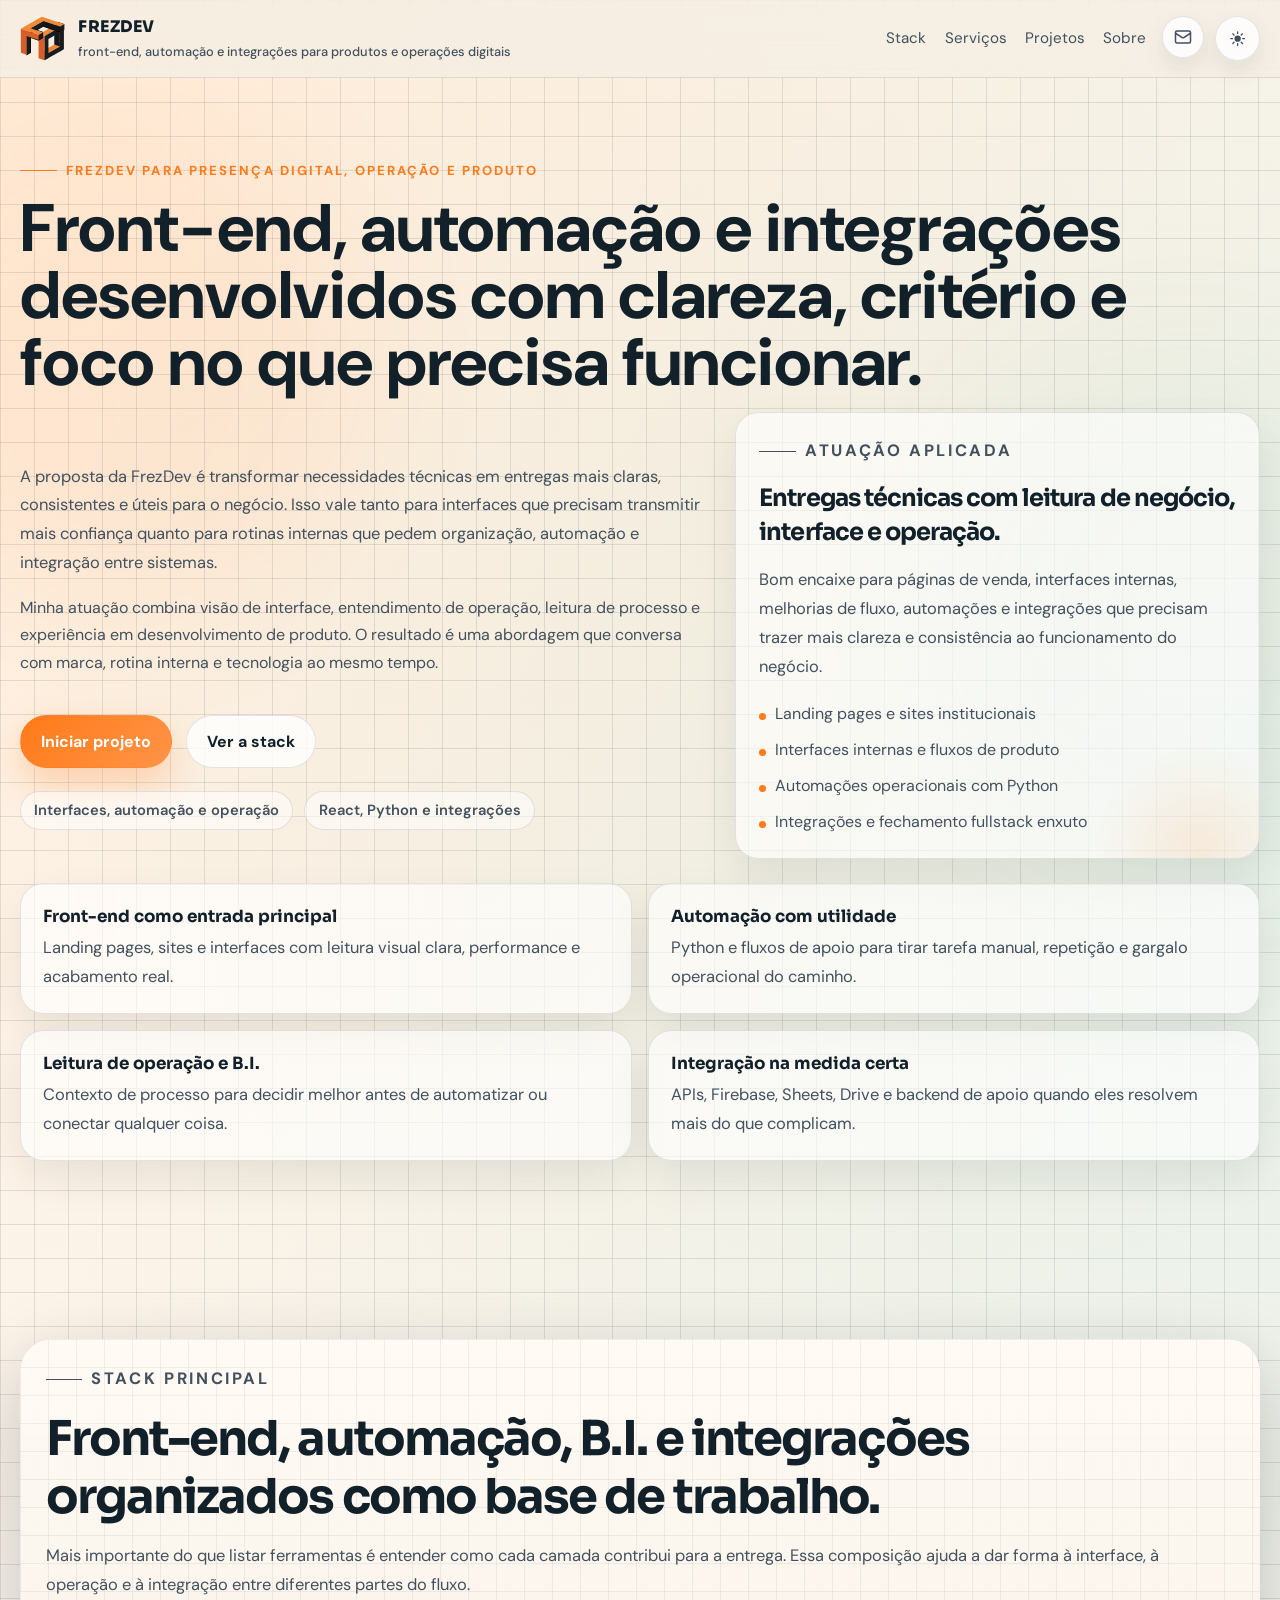
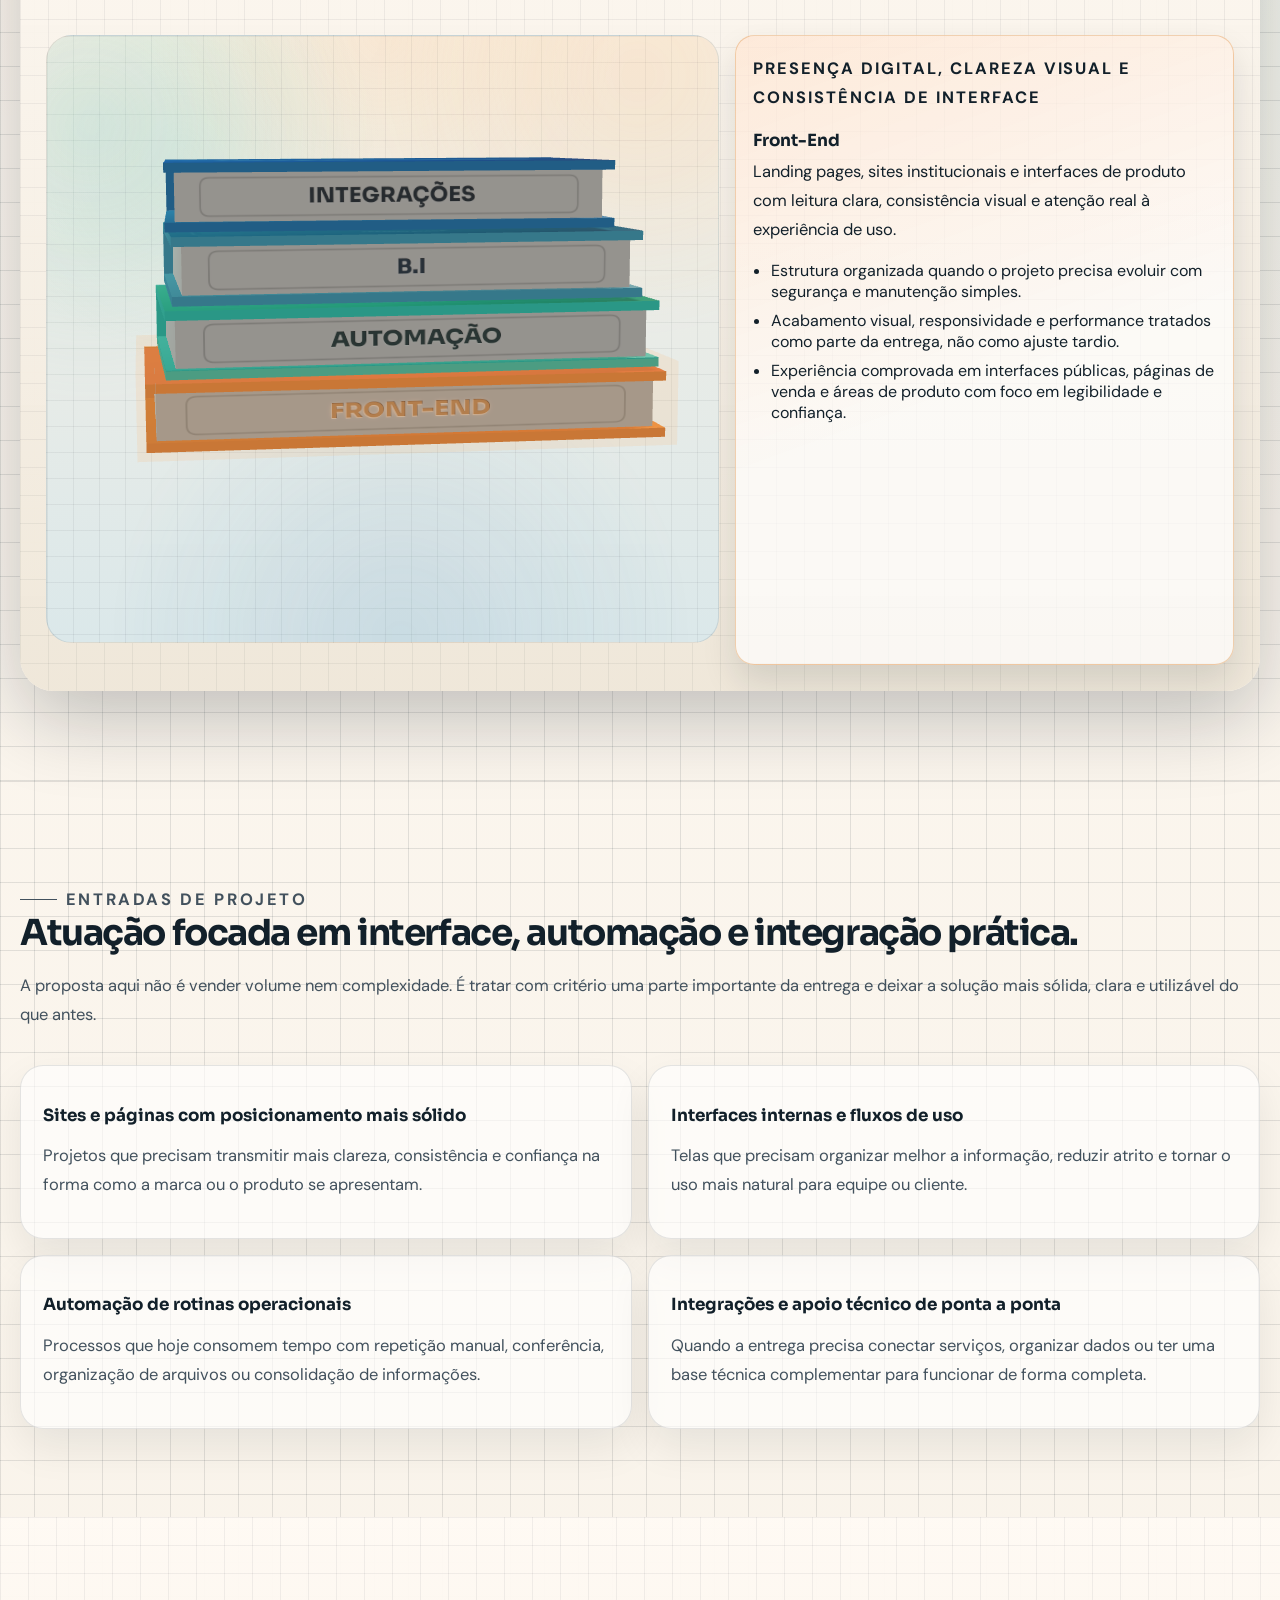
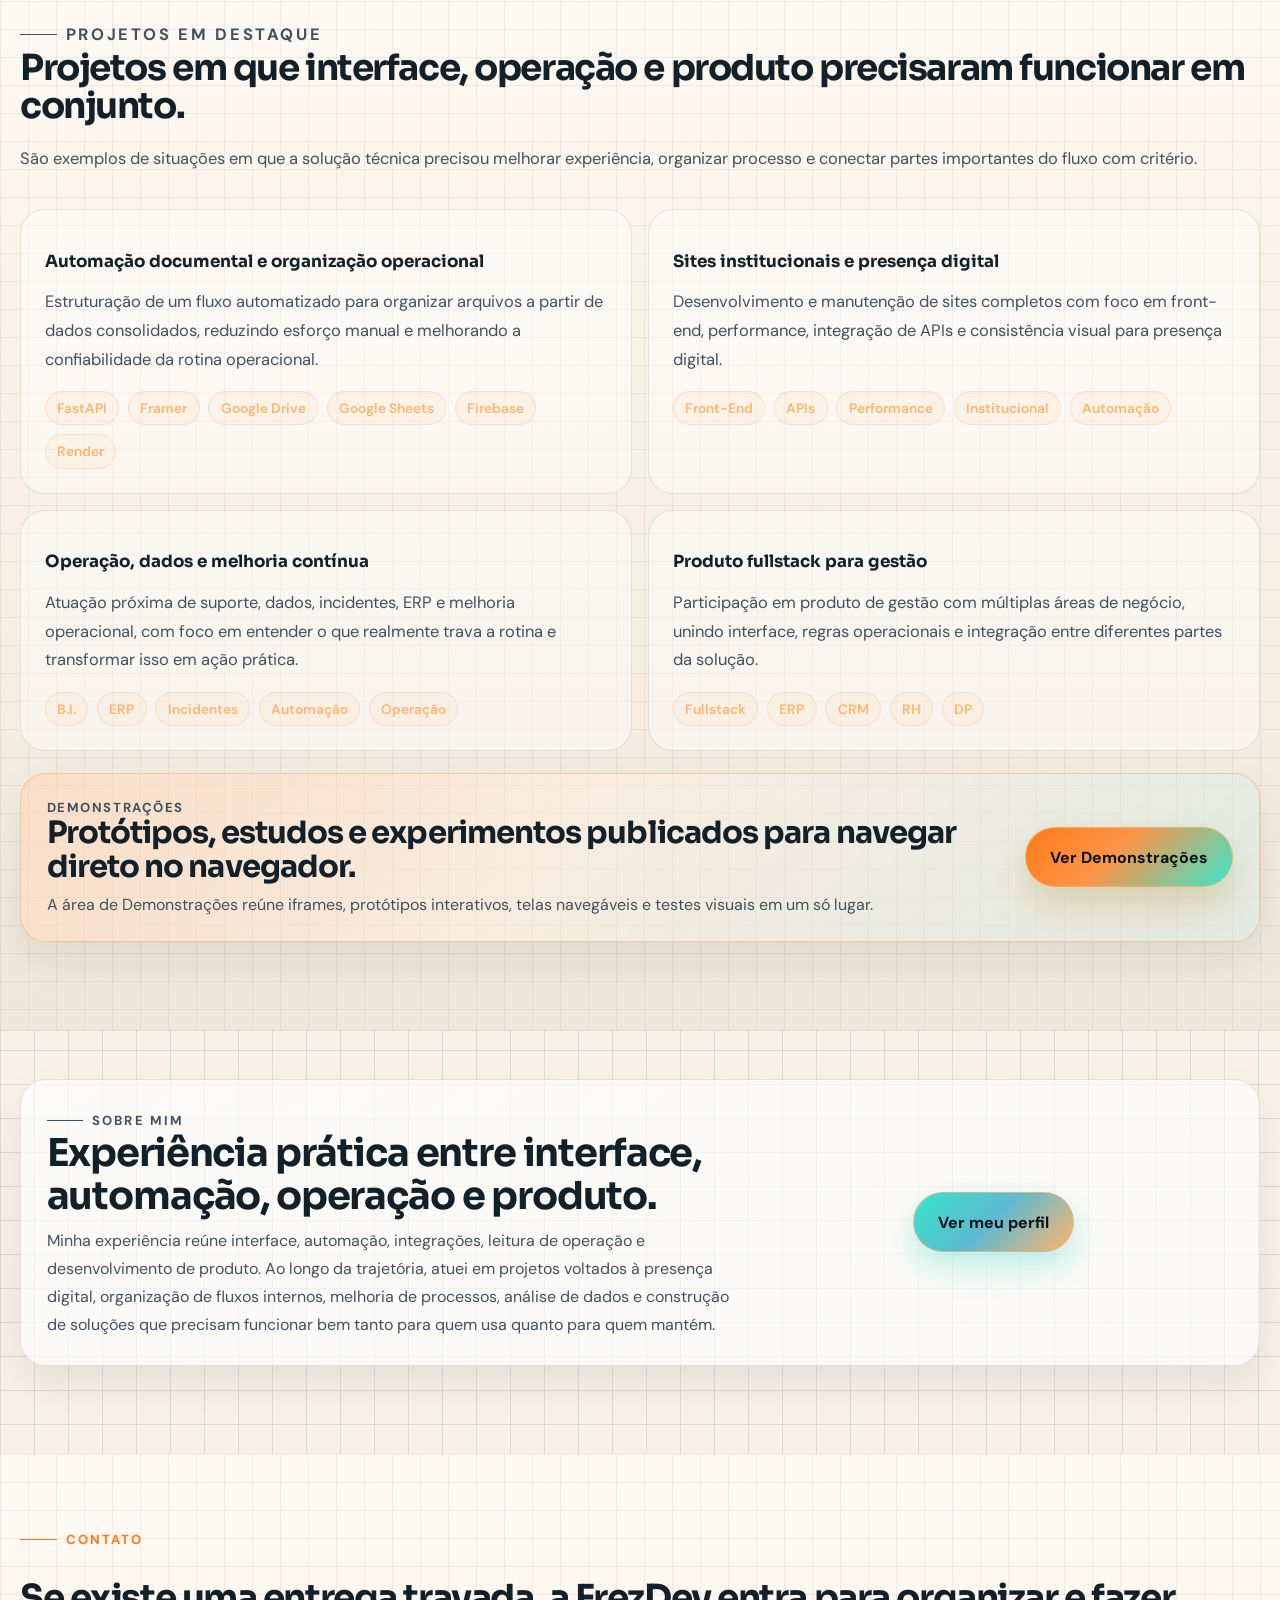
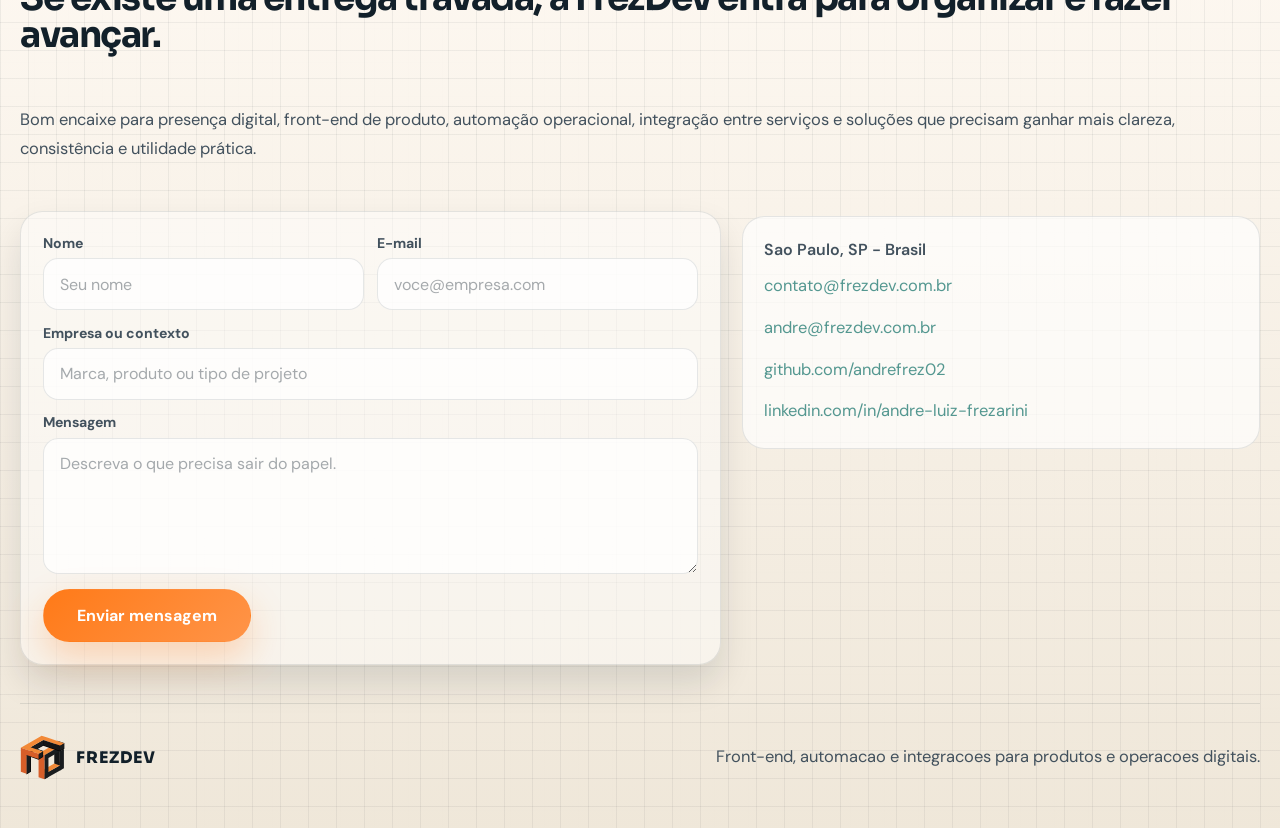
==== index.html @ 19f71b3f "Deploy from Ace2Z ec387bfcc30e43472d67c4d1d27a2d10bbed18c7" ====
<!doctype html>
<html lang="pt-BR">

<head>
  <meta charset="UTF-8">
  <meta name="viewport" content="width=device-width, initial-scale=1.0">
  <title>FrezDev | Front-end, automação e integrações para projetos web</title>
  <meta name="description"
    content="FrezDev desenvolve landing pages, interfaces, automações e integrações enxutas para projetos web com foco em clareza visual, operação e produto.">
  <meta name="keywords"
    content="front-end, automação, integrações, React, landing page, fullstack, projeto web, Python, API, São Paulo, FrezDev">
  <meta name="author" content="André Frezarini - FrezDev">
  <meta name="robots" content="index,follow,max-image-preview:large,max-snippet:-1,max-video-preview:-1">
  <meta name="googlebot" content="index,follow,max-image-preview:large,max-snippet:-1,max-video-preview:-1">
  <meta name="theme-color" content="#f7f1e8">
  <meta name="format-detection" content="telephone=no">
  <meta name="referrer" content="strict-origin-when-cross-origin">
  <link rel="canonical" href="https://frezdev.com.br/">
  <link rel="icon" href="/logo-principal.svg" type="image/svg+xml">
  <link rel="apple-touch-icon" href="/logo-principal-lg.svg">
  <link rel="manifest" href="/site.webmanifest">
  <link rel="preconnect" href="https://fonts.googleapis.com">
  <link rel="preconnect" href="https://fonts.gstatic.com" crossorigin>
  <link href="https://fonts.googleapis.com/css2?family=DM+Sans:wght@400;500;700&family=Sora:wght@500;600;700;800&display=swap"
    rel="stylesheet">

  <meta property="og:locale" content="pt_BR">
  <meta property="og:type" content="website">
  <meta property="og:site_name" content="FrezDev">
  <meta property="og:title" content="FrezDev | Front-end, automação e integrações para projetos web">
  <meta property="og:description"
    content="FrezDev desenvolve landing pages, interfaces, automações e integrações enxutas para projetos web com foco em clareza visual, operação e produto.">
  <meta property="og:url" content="https://frezdev.com.br/">
  <meta property="og:image" content="https://frezdev.com.br/logo-principal-lg.svg">
  <meta property="og:image:alt" content="Logo da FrezDev">

  <meta name="twitter:card" content="summary">
  <meta name="twitter:title" content="FrezDev | Front-end, automação e integrações para projetos web">
  <meta name="twitter:description"
    content="FrezDev desenvolve landing pages, interfaces, automações e integrações enxutas para projetos web com foco em clareza visual, operação e produto.">
  <meta name="twitter:image" content="https://frezdev.com.br/logo-principal-lg.svg">

  <script>
    (() => {
      try {
        const savedTheme = localStorage.getItem('theme');
        const systemPrefersDark = window.matchMedia('(prefers-color-scheme: dark)').matches;
        const theme = savedTheme || (systemPrefersDark ? 'dark' : 'light');
        document.documentElement.setAttribute('data-theme', theme);
      } catch {
        document.documentElement.setAttribute('data-theme', 'light');
      }
    })();
  </script>
  <script type="application/ld+json">
    {
      "@context": "https://schema.org",
      "@type": "ProfessionalService",
      "name": "FrezDev",
      "url": "https://frezdev.com.br/",
      "logo": "https://frezdev.com.br/logo-principal-lg.svg",
      "image": "https://frezdev.com.br/logo-principal-lg.svg",
      "description": "FrezDev desenvolve landing pages, interfaces, automações e integrações enxutas para projetos web com foco em clareza visual, operação e produto.",
      "email": "contato@frezdev.com.br",
      "address": {
        "@type": "PostalAddress",
        "addressLocality": "São Paulo",
        "addressRegion": "SP",
        "addressCountry": "BR"
      },
      "sameAs": [
        "https://github.com/andrefrez02",
        "https://www.linkedin.com/in/andre-luiz-frezarini/"
      ],
      "contactPoint": [
        {
          "@type": "ContactPoint",
          "contactType": "sales",
          "email": "contato@frezdev.com.br",
          "areaServed": "BR",
          "availableLanguage": ["pt-BR", "en"]
        },
        {
          "@type": "ContactPoint",
          "contactType": "technical support",
          "email": "andre@frezdev.com.br",
          "areaServed": "BR",
          "availableLanguage": ["pt-BR", "en"]
        }
      ]
    }
  </script>
  <script type="module" crossorigin src="/assets/react-vendor-i_nGBwMY.js"></script>
  <script type="module" crossorigin src="/assets/vendor-C7zHvm99.js"></script>
  <script type="module" crossorigin src="/assets/useSiteTheme-D6mlAfFy.js"></script>
  <script type="module" crossorigin src="/assets/main-oWqW5FJe.js"></script>
  <link rel="stylesheet" crossorigin href="/assets/main-BD6v-4y1.css">
</head>

<body>
  <div id="root"></div>
</body>

</html>
---- assets/main-BD6v-4y1.css ----
:root{color-scheme:light;--paper: #f5efe4;--paper-strong: #fffaf4;--ink: #12202a;--ink-soft: #42515d;--ink-muted: #667481;--line: rgba(18, 32, 42, .11);--line-strong: rgba(18, 32, 42, .16);--surface: rgba(255, 255, 255, .62);--surface-strong: rgba(255, 255, 255, .8);--surface-muted: rgba(255, 255, 255, .52);--night: #0d1720;--night-soft: #162432;--night-line: rgba(255, 255, 255, .09);--night-text: rgba(255, 255, 255, .74);--accent: #ff7a18;--accent-soft: #ffb56e;--teal: #6ec5b8;--teal-soft: #d7f5ef;--blue-soft: #a8c3d2;--white: #ffffff;--shadow-soft: 0 24px 70px rgba(17, 26, 34, .12);--shadow-card: 0 18px 42px rgba(12, 20, 29, .08);--shadow-panel: 0 28px 80px rgba(12, 22, 30, .24);--logo-top: #f28937;--logo-right-outside: #191c1e;--logo-right-inside: #151617;--logo-left: #d75e29;--logo-shadow: #000000;--themed-panel-grid: rgba(18, 32, 42, .06);--themed-panel-start: rgba(255, 250, 244, .96);--themed-panel-end: rgba(239, 231, 217, .98);--themed-panel-ink: var(--ink);--themed-panel-text: var(--ink-soft);--themed-panel-border: rgba(18, 32, 42, .1);--themed-panel-surface: rgba(255, 255, 255, .44);--themed-panel-surface-strong: rgba(255, 255, 255, .66);--themed-input-surface: rgba(255, 255, 255, .74);--themed-input-surface-focus: rgba(255, 255, 255, .92);--themed-input-placeholder: rgba(18, 32, 42, .38);--themed-link: color-mix(in srgb, var(--teal) 72%, var(--ink) 28%);--stack-viewport-grid: rgba(18, 32, 42, .06);--stack-viewport-start: #f7f0e4;--stack-viewport-end: #dbe8ea;--stack-detail-ink: var(--ink);--stack-detail-shadow: 0 18px 34px rgba(12, 22, 30, .12)}[data-theme=dark]{color-scheme:dark;--paper: #0f1115;--paper-strong: #171b22;--ink: #f5efe6;--ink-soft: rgba(231, 237, 243, .74);--ink-muted: rgba(231, 237, 243, .55);--line: rgba(255, 255, 255, .08);--line-strong: rgba(255, 255, 255, .12);--surface: rgba(255, 255, 255, .05);--surface-strong: rgba(22, 29, 36, .92);--surface-muted: rgba(255, 255, 255, .04);--shadow-soft: 0 28px 70px rgba(0, 0, 0, .24);--shadow-card: 0 16px 40px rgba(0, 0, 0, .24);--shadow-panel: 0 28px 80px rgba(0, 0, 0, .34);--logo-right-outside: #b8d4e4;--logo-right-inside: #a8c3d2;--themed-panel-grid: rgba(255, 255, 255, .04);--themed-panel-start: rgba(10, 18, 27, .98);--themed-panel-end: rgba(14, 24, 35, .98);--themed-panel-ink: var(--white);--themed-panel-text: rgba(255, 255, 255, .74);--themed-panel-border: rgba(255, 255, 255, .08);--themed-panel-surface: rgba(255, 255, 255, .04);--themed-panel-surface-strong: rgba(255, 255, 255, .05);--themed-input-surface: rgba(8, 14, 21, .52);--themed-input-surface-focus: rgba(10, 17, 25, .7);--themed-input-placeholder: rgba(255, 255, 255, .4);--themed-link: var(--teal-soft);--stack-viewport-grid: rgba(255, 255, 255, .04);--stack-viewport-start: #101c27;--stack-viewport-end: #091119;--stack-detail-ink: rgba(255, 255, 255, .8);--stack-detail-shadow: 0 18px 34px rgba(5, 10, 14, .18)}*{box-sizing:border-box}html{scroll-behavior:smooth}body{margin:0;min-width:320px;min-height:100vh;font-family:DM Sans,sans-serif;color:var(--ink);background-size:34px 34px,34px 34px,auto,auto,auto;overflow-x:hidden;background-image:linear-gradient(var(--line) 1px,transparent 1px),linear-gradient(90deg,var(--line) 1px,transparent 1px),radial-gradient(circle at top left,rgba(255,181,110,.22),transparent 30%),radial-gradient(circle at right 15%,rgba(110,197,184,.16),transparent 26%),linear-gradient(180deg,var(--paper-strong) 0%,var(--paper) 100%)}a{color:inherit;text-decoration:none}button,input,textarea,select{font:inherit;color:inherit}img,svg{display:block}#root{min-height:100vh}.page-shell{position:relative}.ambient{position:fixed;inset:auto;width:32rem;height:32rem;border-radius:999px;filter:blur(70px);opacity:.2;pointer-events:none;z-index:0}.ambient-left{top:7rem;left:-9rem;background:#ff7a1852}.ambient-right{top:22rem;right:-10rem;background:#6ec5b847}.container{width:min(1240px,100% - 2.4rem);margin:0 auto;position:relative;z-index:1}.section{padding:5.5rem 0}.section-light{border-top:1px solid var(--line)}.section-dark{background-image:linear-gradient(90deg,var(--themed-panel-grid) 1px,transparent 1px),linear-gradient(var(--themed-panel-grid) 1px,transparent 1px),linear-gradient(180deg,var(--themed-panel-start) 0%,var(--themed-panel-end) 100%);background-size:28px 28px,28px 28px,auto;color:var(--themed-panel-ink)}.topbar{position:sticky;top:0;z-index:30;-webkit-backdrop-filter:blur(18px);backdrop-filter:blur(18px);background:color-mix(in srgb,var(--paper) 78%,transparent);border-bottom:1px solid var(--line);transition:background .22s ease,border-color .22s ease,box-shadow .22s ease}.topbar.is-condensed{background:color-mix(in srgb,var(--paper) 90%,transparent);box-shadow:0 14px 34px #0c141d1f}.topbar-inner{display:flex;align-items:center;justify-content:space-between;gap:1.4rem;padding:1rem 0;transition:padding .22s ease,gap .22s ease}.topbar-brand-wrap{display:flex;align-items:center;gap:.85rem;min-width:0;flex:1 1 auto}.topnav-links{display:flex;align-items:center}.topnav-links{justify-content:flex-end;gap:.9rem 1.15rem;flex-wrap:wrap;width:max-content}.topnav-actions{gap:.7rem;display:flex;flex:none}.topnav{display:flex;align-items:center;justify-content:flex-end;margin-left:auto;gap:1rem;font-size:.95rem;color:var(--ink-soft);transition:gap .22s ease,font-size .22s ease}.topnav a{white-space:nowrap;transition:color .2s ease,transform .2s ease}.topnav a:hover{color:var(--ink);transform:translateY(-1px)}.topnav-actions-mobile{display:none;margin-left:auto}.brand-subtitle small{width:fit-content;white-space:nowrap}.brand-subtitle__mobile,.brand-subtitle__tablet{display:none}.brand-subtitle__desktop{display:inline-block}.brand{display:inline-flex;align-items:center;gap:.85rem;min-width:0;flex:1 1 auto;font-family:Sora,sans-serif;font-weight:800;letter-spacing:.03em;transition:gap .22s ease}.brand-mark{width:2.8rem;height:2.8rem;flex:none;transition:width .22s ease,height .22s ease}.brand-mark .logo-top{fill:var(--logo-top)}.brand-mark .logo-right-outside{fill:var(--logo-right-outside)}.brand-mark .logo-right-inside{fill:var(--logo-right-inside)}.brand-mark .logo-left{fill:var(--logo-left)}.brand-mark .logo-shadow{fill:var(--logo-shadow)}.brand span{display:flex;flex-direction:column;gap:.15rem}.brand small{font-family:DM Sans,sans-serif;font-size:.8rem;font-weight:500;color:var(--ink-soft);letter-spacing:0;max-height:1.8rem;opacity:1;transition:max-height .22s ease,opacity .2s ease}.topbar.is-condensed .topbar-inner{padding:.58rem 0;gap:1rem}.topbar.is-condensed .brand{gap:.7rem}.topbar.is-condensed .brand-mark{width:2.32rem;height:2.32rem}.topbar.is-condensed .brand small{max-height:0;opacity:0}.nav-cta,.theme-toggle{border:1px solid var(--line);background:var(--surface-strong);transition:transform .2s ease,border-color .2s ease,background .2s ease,box-shadow .2s ease}.nav-cta{display:inline-grid;place-items:center;width:2.6rem;height:2.6rem;padding:0;border-radius:50%;cursor:pointer;box-shadow:0 10px 24px #0c141d14}.theme-toggle{display:inline-grid;place-items:center;width:2.8rem;height:2.8rem;padding:0;border-radius:50%;cursor:pointer;box-shadow:0 10px 24px #0c141d14}.theme-toggle:hover,.theme-toggle:focus-visible,.nav-cta:hover,.nav-cta:focus-visible{transform:translateY(-1px);border-color:color-mix(in srgb,var(--accent) 35%,var(--line))}.theme-toggle-icon{width:1.08rem;height:1.08rem}.topbar.is-condensed .topnav{gap:.82rem;font-size:.91rem}.topbar.is-condensed .topnav-links{gap:.72rem .95rem}.topbar.is-condensed .theme-toggle{width:2.55rem;height:2.55rem}@media (max-width: 900px){.brand-subtitle__desktop,.brand-subtitle__mobile{display:none}.brand-subtitle__tablet{display:inline-block}.topbar-brand-wrap{width:100%}.topbar-inner{flex-wrap:wrap;align-items:center}.topnav{width:100%;margin-left:0;flex-wrap:wrap;justify-content:space-between;gap:.8rem}.topnav-links{justify-content:center;gap:.8rem 1rem;flex:1 1 24rem}.topnav-actions{margin-left:auto}}@media (max-width: 520px){.topnav-actions-mobile{display:flex}.topnav>.topnav-actions{display:none}.brand-subtitle__desktop,.brand-subtitle__tablet{display:none}.brand-subtitle__mobile{display:inline-block}.brand{align-items:flex-start;min-width:0}.brand small{line-height:1.35}.topnav{gap:.65rem .9rem;font-size:.92rem}.topnav-links{gap:.65rem .9rem}.theme-toggle{width:2.5rem;height:2.5rem}}.footer{padding-top:4.8rem;padding-bottom:2.5rem}.footer h2{margin:0 0 1.3rem;font-family:Sora,sans-serif;line-height:1.04;letter-spacing:-.04em;font-size:clamp(2.2rem,2.8vw,3.8rem)}.footer-grid{display:grid;grid-template-columns:minmax(0,1.15fr) minmax(300px,.85fr);gap:1.3rem;align-items:start}.footer-grid.is-contacts-only{grid-template-columns:minmax(0,1fr)}.footer-grid.is-contacts-only .contact-panel{max-width:min(38rem,100%);margin-top:0}.footer-copy,.contact-panel a,.footer-bottom p{font-size:1.03rem;line-height:1.75}.footer-copy,.footer-bottom p{color:var(--themed-panel-text)}.footer-intro{display:grid;gap:.95rem}.footer-cta{margin-top:1.6rem}.contact-form{display:grid;gap:.95rem;margin-top:1rem;padding:1.35rem;border-radius:1.4rem;border:1px solid var(--themed-panel-border);background:var(--themed-panel-surface);box-shadow:var(--stack-detail-shadow)}.contact-form-grid{display:grid;grid-template-columns:repeat(2,minmax(0,1fr));gap:.85rem}.contact-field{display:grid;gap:.4rem}.contact-field span,.contact-form-note,.contact-feedback{font-size:.88rem}.contact-field span{color:var(--themed-panel-text);font-weight:700}.contact-field input,.contact-field textarea{width:100%;border:1px solid var(--themed-panel-border);border-radius:.95rem;background:var(--themed-input-surface);color:var(--themed-panel-ink);padding:.9rem 1rem;resize:vertical;transition:border-color .2s ease,transform .2s ease,background .2s ease}.contact-field input::placeholder,.contact-field textarea::placeholder{color:var(--themed-input-placeholder)}.contact-field input:focus,.contact-field textarea:focus{outline:none;border-color:#ffb56e7a;background:var(--themed-input-surface-focus);transform:translateY(-1px)}.contact-field-full{grid-column:1/-1}.contact-field-hidden{position:absolute;width:1px;height:1px;overflow:hidden;opacity:0;pointer-events:none}.contact-form-actions{display:flex;flex-wrap:wrap;align-items:center;gap:.8rem 1rem}.contact-submit{min-width:13rem}.contact-submit:disabled{cursor:wait;opacity:.72;transform:none}.contact-form-note{margin:0;color:var(--themed-panel-text);line-height:1.55}.contact-feedback{margin:0;padding:.82rem .95rem;border-radius:.95rem;border:1px solid transparent;line-height:1.55}.contact-feedback.is-success{border-color:#6ec5b847;background:#6ec5b81f;color:var(--teal-soft)}.contact-feedback.is-error{border-color:#ff7a1847;background:#ff7a181f;color:#ffd6bb}.contact-panel{display:grid;gap:.8rem;padding:1.35rem;border-radius:1.4rem;border:1px solid var(--themed-panel-border);background:var(--themed-panel-surface-strong);margin-top:1.3rem}.contact-location{margin:0;color:var(--themed-panel-text);font-weight:600}.contact-panel a{color:var(--themed-link);word-break:break-word;transition:color .2s ease,transform .2s ease}.contact-panel a:hover{transform:translateY(-1px)}.footer-contact-trigger{width:fit-content;margin-bottom:.15rem}.footer-bottom{display:flex;align-items:center;justify-content:space-between;gap:1rem;margin-top:2.4rem;padding-top:1.4rem;border-top:1px solid var(--themed-panel-border)}.footer-brand-lockup{display:inline-flex;align-items:center;gap:.7rem;font-family:Sora,sans-serif;font-weight:800;letter-spacing:.06em}.footer-contact-modal-backdrop{position:fixed;top:0;right:0;bottom:0;left:0;z-index:80;display:grid;place-items:center;padding:.8rem;background:#080e15b8;-webkit-backdrop-filter:blur(14px);backdrop-filter:blur(14px);animation:footer-contact-backdrop-enter .2s ease both}[data-theme=light] .footer-contact-modal-backdrop{background:#12202a4d}.footer-contact-modal-backdrop.is-leaving{animation:footer-contact-backdrop-leave .22s ease both}.footer-contact-modal-dialog{width:min(40rem,100%);max-height:calc(100vh - 1.6rem);overflow:auto;padding:1.2rem;border-radius:1.35rem;border:1px solid color-mix(in srgb,var(--line-strong) 84%,transparent);background:linear-gradient(180deg,color-mix(in srgb,var(--surface-strong) 96%,var(--paper-strong)),color-mix(in srgb,var(--surface) 92%,var(--paper)));box-shadow:0 24px 80px color-mix(in srgb,var(--night) 30%,transparent);color:var(--ink);animation:footer-contact-dialog-enter .26s cubic-bezier(.22,1,.36,1) both}.footer-contact-modal-backdrop.is-leaving .footer-contact-modal-dialog{animation:footer-contact-dialog-leave .22s ease both}.footer-contact-modal-head{display:flex;align-items:flex-start;justify-content:space-between;gap:1rem;margin-bottom:1rem}.footer-contact-modal-copy{display:grid;gap:.45rem}.footer-contact-modal-copy h3{margin:0;font-family:Sora,sans-serif;font-size:clamp(1.35rem,2vw,1.85rem)}.footer-contact-modal-copy p{margin:0;color:var(--ink-soft);line-height:1.7}.footer-contact-close{display:inline-flex;align-items:center;justify-content:center;min-height:2.8rem;padding:.7rem 1rem;border-radius:999px;border:1px solid color-mix(in srgb,var(--line-strong) 84%,transparent);background:color-mix(in srgb,var(--surface-strong) 92%,transparent);color:var(--ink);font-weight:700;cursor:pointer;transition:transform .2s ease,border-color .2s ease,background .2s ease}.footer-contact-close:hover,.footer-contact-close:focus-visible{transform:translateY(-1px);border-color:color-mix(in srgb,var(--accent) 34%,var(--line-strong));background:color-mix(in srgb,var(--accent-soft) 18%,var(--surface-strong))}.footer-contact-form{margin-top:0}@keyframes footer-contact-backdrop-enter{0%{opacity:0}to{opacity:1}}@keyframes footer-contact-backdrop-leave{0%{opacity:1}to{opacity:0}}@keyframes footer-contact-dialog-enter{0%{opacity:0;transform:translateY(18px) scale(.985)}to{opacity:1;transform:translateY(0) scale(1)}}@keyframes footer-contact-dialog-leave{0%{opacity:1;transform:translateY(0) scale(1)}to{opacity:0;transform:translateY(14px) scale(.988)}}@media (max-width: 1120px){.footer-grid{grid-template-columns:1fr}}@media (max-width: 900px){.contact-form-grid{grid-template-columns:1fr}}@media (max-width: 720px){.footer h2{letter-spacing:-.05em}.footer-bottom{flex-direction:column;align-items:flex-start}.footer-contact-modal-dialog{padding:1rem;border-radius:1.1rem}}@media (max-width: 520px){.footer-contact-modal-head{flex-direction:column;align-items:flex-start}.footer-contact-close,.footer-contact-trigger{width:100%}}.hero{padding-top:4.8rem}.hero-grid{display:grid;grid-template-columns:minmax(0,1.08fr) minmax(320px,.82fr);gap:1.5rem;align-items:start}.hero-copy,.hero-side-panel,.stack-panel,.proof-card,.offer-card,.case-card,.journey-card,.journey-summary-card,.process-card,.contact-panel{animation:rise-in .7s ease both}.hero-copy{padding-top:1.7rem}.eyebrow,.section-label,.panel-kicker{display:inline-flex;align-items:center;gap:.55rem;margin:0 0 1rem;font-size:.82rem;font-weight:700;letter-spacing:.16em;text-transform:uppercase;color:var(--accent)}.eyebrow:before,.section-label:before,.panel-kicker:before{content:"";width:2.3rem;height:1px;background:currentColor}.hero-copy h1,.hero-side-panel h2,.section-head h2,.stack-panel h2{margin:0;font-family:Sora,sans-serif;line-height:1.04;letter-spacing:-.04em}.hero.section h1{font-size:clamp(3rem,6vw,4.2rem);line-height:1;margin:0 0 1rem}.hero-copy h1{font-size:clamp(3rem,6vw,5.8rem)}.hero-side-panel h2{font-size:clamp(1.5rem,3vw,.5rem);line-height:1.4}.lead,.section-head p,.stack-panel p,.case-card p,.offer-card p,.journey-card p,.process-card p,.hero-side-panel p,.proof-card span{font-size:1.03rem;line-height:1.75;color:var(--ink-soft)}.lead{max-width:48rem;margin:1.45rem 0 0}.hero-context{max-width:46rem;margin:1rem 0 0;color:var(--ink-soft);line-height:1.72}.hero-actions{display:flex;flex-wrap:wrap;gap:.9rem;margin:2.4rem 0 1.4rem}.hero-badges{display:flex;flex-wrap:wrap;gap:.7rem;margin-bottom:1.3rem}.hero-badges span{padding:.52rem .82rem;border-radius:999px;border:1px solid var(--line);background:var(--surface-muted);color:var(--ink-soft);font-size:.92rem;font-weight:600}.button{display:inline-flex;align-items:center;justify-content:center;min-height:3.35rem;padding:.88rem 1.25rem;border-radius:999px;border:1px solid transparent;font-weight:700;transition:transform .2s ease,box-shadow .2s ease,background .2s ease}.button:hover{transform:translateY(-2px)}.button-primary{color:var(--white);background:linear-gradient(135deg,var(--accent) 0%,#ff9448 100%);box-shadow:0 16px 36px #ff7a1847}.button-secondary{color:var(--ink);border-color:var(--line);background:var(--surface-strong)}.proof-grid,.offer-grid,.case-grid,.process-grid,.profile-grid{display:grid;gap:1rem}.proof-grid{grid-template-columns:repeat(2,minmax(0,1fr))}.proof-card,.hero-side-panel,.offer-card,.profile-card,.journey-card,.process-card{padding:1.35rem;border-radius:1.45rem;background:var(--surface);border:1px solid var(--line);box-shadow:var(--shadow-card)}.proof-card strong,.offer-card h3,.profile-card h3,.case-card h3,.journey-card h3,.process-card h3,.stack-detail-card h3{display:block;margin-bottom:.45rem;font-family:Sora,sans-serif;font-size:1.05rem}.hero-side-panel{padding:1.45rem;position:relative;overflow:hidden;margin-bottom:1.5rem}.hero-side-panel:after{content:"";position:absolute;inset:auto -10% -24% auto;width:14rem;height:14rem;border-radius:50%;background:radial-gradient(circle,rgba(255,122,24,.12),transparent 68%);pointer-events:none}.hero-focus-list{display:grid;gap:.7rem;margin:1.3rem 0 0;padding:0;list-style:none}.hero-focus-list li{position:relative;padding-left:1rem;color:var(--ink-soft);line-height:1.55}.hero-focus-list li:before{content:"";position:absolute;top:.7rem;left:0;width:.42rem;height:.42rem;border-radius:999px;background:var(--accent)}.stack-showcase-section{min-height:100svh;display:grid;align-items:center;padding:clamp(4rem,7vw,6.5rem) 0}.stack-panel{padding:1.5rem;border-radius:2.1rem;background:linear-gradient(90deg,var(--themed-panel-grid) 1px,transparent 1px),linear-gradient(var(--themed-panel-grid) 1px,transparent 1px),linear-gradient(180deg,var(--themed-panel-start) 0%,var(--themed-panel-end) 100%);background-size:28px 28px,28px 28px,auto;color:var(--themed-panel-ink);box-shadow:var(--shadow-panel);overflow:hidden}.stack-panel-fullscreen{min-height:calc(100svh - 8rem);padding:clamp(1.2rem,2vw,2rem);display:grid;align-content:start}.stack-panel-copy{margin-bottom:1.2rem}.stack-panel-copy-wide{max-width:72rem}.stack-panel-copy p{color:var(--themed-panel-text)}.stack-panel h2{font-size:clamp(3rem,3.5vw,3.8rem);line-height:1.2;margin:0 0 1rem}.stack-interactive-layout{display:grid;grid-template-columns:minmax(0,1.08fr) minmax(320px,.8fr);gap:1rem;align-items:stretch}.stack-viewport{position:relative;height:clamp(22rem,70vh,38rem);border-radius:1.6rem;isolation:isolate;touch-action:none;overscroll-behavior:contain;user-select:none;-webkit-user-select:none;background:linear-gradient(90deg,var(--stack-viewport-grid) 1px,transparent 1px),linear-gradient(var(--stack-viewport-grid) 1px,transparent 1px),radial-gradient(circle at top,rgba(255,181,110,.16),transparent 34%),radial-gradient(circle at 20% 20%,rgba(110,197,184,.12),transparent 28%),linear-gradient(180deg,var(--stack-viewport-start) 0%,var(--stack-viewport-end) 100%);background-size:26px 26px,26px 26px,auto,auto,auto;border:1px solid var(--themed-panel-border);overflow:hidden}.stack-viewport:before,.stack-viewport:after{content:"";position:absolute;pointer-events:none}.stack-viewport:before{top:-18%;right:-18%;bottom:-18%;left:-18%;z-index:0;background:radial-gradient(circle at 18% 24%,rgba(110,197,184,.22),transparent 28%),radial-gradient(circle at 78% 18%,rgba(255,181,110,.2),transparent 26%),radial-gradient(circle at 52% 86%,rgba(77,136,177,.16),transparent 34%);filter:blur(24px);opacity:.9;transform-origin:center;animation:stack-ambient-drift 18s ease-in-out infinite alternate}.stack-viewport:after{top:0;right:0;bottom:0;left:0;z-index:0;background:radial-gradient(circle at 50% 0%,rgba(255,255,255,.08),transparent 40%),linear-gradient(135deg,rgba(255,255,255,.035),transparent 42%,rgba(255,255,255,.02) 70%,transparent 100%);mix-blend-mode:screen;opacity:.52;animation:stack-sheen-drift 12s ease-in-out infinite alternate}.stack-viewport canvas{position:relative;z-index:1;border-radius:inherit;touch-action:none}@keyframes stack-ambient-drift{0%{transform:translate3d(-4%,-2%,0) scale(1)}50%{transform:translate3d(3%,4%,0) scale(1.05)}to{transform:translate3d(6%,-3%,0) scale(1.08)}}@keyframes stack-sheen-drift{0%{transform:translate3d(-2%,0,0) scale(1);opacity:.38}50%{transform:translate3d(1.5%,-1%,0) scale(1.03);opacity:.56}to{transform:translate3d(3%,1%,0) scale(1.05);opacity:.42}}.stack-debug-panel{position:fixed;right:1rem;bottom:1rem;z-index:3;width:min(35rem,100% - 2rem);padding:.95rem;border-radius:1rem;border:1px solid rgba(255,255,255,.12);background:#060d13e0;-webkit-backdrop-filter:blur(16px);backdrop-filter:blur(16px);box-shadow:0 18px 34px #00000047;color:var(--white);height:30rem;overflow:auto;display:none}.stack-debug-panel.is-active{display:block}.stack-debug-header{display:flex;align-items:flex-start;justify-content:space-between;gap:.8rem}.stack-debug-header strong,.stack-debug-group h3{font-family:Sora,sans-serif}.stack-debug-header strong{display:block;font-size:.95rem}.stack-debug-header p,.stack-debug-help{margin:.25rem 0 0;color:#ffffffa3;font-size:.76rem;line-height:1.55}.stack-debug-close,.stack-debug-chip,.stack-debug-axis-row button,.stack-debug-primary,.stack-debug-secondary{border:1px solid rgba(255,255,255,.12);background:#ffffff0a;color:var(--white);cursor:pointer;transition:transform .18s ease,border-color .18s ease,background .18s ease}.stack-debug-close:hover,.stack-debug-chip:hover,.stack-debug-axis-row button:hover,.stack-debug-primary:hover,.stack-debug-secondary:hover,.stack-debug-close:focus-visible,.stack-debug-chip:focus-visible,.stack-debug-axis-row button:focus-visible,.stack-debug-primary:focus-visible,.stack-debug-secondary:focus-visible{transform:translateY(-1px);border-color:#ffb56e6b;background:#ffb56e1f}.stack-debug-close{min-height:2rem;padding:.4rem .65rem;border-radius:.6rem;font-size:.76rem;font-weight:700}.stack-debug-readout{display:flex;flex-wrap:wrap;flex-direction:row;gap:.55rem;margin-top:.9rem}.stack-debug-readout div{display:grid;gap:.18rem}.stack-debug-readout span,.stack-debug-step-row span,.stack-debug-axis-row span{color:#ffffffad;font-size:.74rem;font-weight:700;letter-spacing:.05em;text-transform:uppercase}.stack-debug-readout code{font-family:Consolas,SFMono-Regular,monospace;font-size:.83rem;color:var(--teal-soft)}.stack-debug-step-row{display:flex;align-items:center;justify-content:space-between;gap:.8rem;margin-top:.95rem}.stack-debug-step-options{display:flex;flex-wrap:wrap;gap:.35rem}.stack-debug-chip{min-width:3.2rem;min-height:2rem;padding:.35rem .55rem;border-radius:.62rem;font-size:.77rem;font-weight:700}.stack-debug-chip.is-active,.stack-debug-primary{border-color:#ffb56e6b;background:#ffb56e24}.stack-debug-control-groups{display:flex;gap:.7rem;margin-top:.95rem;flex-wrap:wrap;flex-direction:row}.stack-debug-group{padding:.8rem;border-radius:.85rem;background:#ffffff0a;border:1px solid rgba(255,255,255,.08);flex:1 auto}.stack-debug-group h3{margin:0 0 .65rem;font-size:.86rem}.stack-debug-axis-grid{display:grid;gap:.45rem}.stack-debug-axis-row{display:grid;grid-template-columns:minmax(0,1fr) 2rem 2rem;gap:.35rem;align-items:center}.stack-debug-axis-row button{min-height:2rem;border-radius:.55rem;font-size:.95rem;font-weight:800}.stack-debug-actions{display:flex;gap:.55rem;margin-top:.95rem}.stack-debug-primary,.stack-debug-secondary{flex:1;min-height:2.3rem;padding:.5rem .7rem;border-radius:.7rem;font-weight:700}.stack-debug-help{margin-top:.8rem}.stack-loading{display:grid;place-items:center;height:clamp(22rem,60vh,38rem);border-radius:1.6rem;border:1px solid var(--themed-panel-border);background:linear-gradient(90deg,var(--stack-viewport-grid) 1px,transparent 1px),linear-gradient(var(--stack-viewport-grid) 1px,transparent 1px),radial-gradient(circle at top,rgba(255,181,110,.16),transparent 34%),radial-gradient(circle at 20% 20%,rgba(110,197,184,.12),transparent 28%),linear-gradient(180deg,var(--stack-viewport-start) 0%,var(--stack-viewport-end) 100%);background-size:26px 26px,26px 26px,auto,auto,auto;color:var(--themed-panel-text);font-weight:600}.stack-detail-panel{display:grid;gap:.85rem;align-content:start;--stack-accent: var(--accent-soft);--stack-base: var(--accent)}.stack-selector{display:grid;grid-template-columns:repeat(2,minmax(0,1fr));gap:.65rem}.stack-switch{min-height:3.2rem;padding:.78rem .9rem;border-radius:1rem;border:1px solid var(--themed-panel-border);background:var(--themed-panel-surface);color:var(--themed-panel-text);font-weight:700;cursor:pointer;transition:background .2s ease,border-color .2s ease,color .2s ease,transform .2s ease,box-shadow .2s ease}.stack-switch:hover,.stack-switch:focus-visible,.stack-switch.is-active{transform:translateY(-1px);border-color:#ffb56e61;background:#ffb56e1f;color:var(--themed-panel-ink)}.stack-switch.is-active{border-color:color-mix(in srgb,var(--stack-item-accent, var(--stack-accent)) 72%,white 28%);background:linear-gradient(135deg,color-mix(in srgb,var(--stack-item-base, var(--stack-base)) 28%,transparent 72%) 0%,transparent 100%),var(--themed-panel-surface-strong);box-shadow:0 0 0 1px color-mix(in srgb,var(--themed-panel-border) 45%,transparent),0 16px 28px #00000024}.stack-detail-card{padding:1.18rem 1.05rem 1.22rem;border-radius:1.2rem;border:1px solid color-mix(in srgb,var(--stack-accent) 44%,var(--themed-panel-border));background:linear-gradient(160deg,color-mix(in srgb,var(--stack-base) 14%,var(--themed-panel-surface) 86%) 0%,var(--themed-panel-surface) 55%),var(--themed-panel-surface);box-shadow:var(--stack-detail-shadow);height:70vh;max-height:70vh}.stack-detail-kicker{margin:0 0 .6rem;color:var(--stack-accent);font-size:.82rem;font-weight:700;letter-spacing:.12em;text-transform:uppercase}.stack-detail-card h3,.stack-detail-card p,.stack-points{color:var(--stack-detail-ink)}.stack-detail-card p{margin:0}.stack-points{margin:1rem 0 0;padding-left:1.1rem}.stack-points li+li{margin-top:.5rem}.section-head{margin-bottom:2.2rem}.section-head h2,.footer h2{font-size:clamp(2.2rem,2.8vw,3.8rem);margin-bottom:1.3rem}.section-head p{margin:1rem 0 0}.on-dark p{color:var(--themed-panel-text)}.offer-grid,.profile-grid{grid-template-columns:repeat(2,minmax(0,1fr))}.profile-kicker{margin:0 0 .6rem;color:var(--accent);font-size:.82rem;font-weight:700;letter-spacing:.12em;text-transform:uppercase}.profile-link{margin-top:1.2rem}.case-grid{grid-template-columns:repeat(2,minmax(0,1fr))}.case-card{padding:1.5rem;border-radius:1.55rem;background:var(--themed-panel-surface);border:1px solid var(--themed-panel-border)}.case-card p{color:var(--themed-panel-text)}.projects-cta-card,.about-preview-card{display:grid;gap:1.1rem;align-items:center;padding:clamp(1.35rem,2vw,1.8rem);border-radius:1.6rem;border:1px solid transparent;box-shadow:var(--shadow-card)}.projects-cta-card{grid-template-columns:minmax(0,1fr) auto;margin-top:1.35rem;background:linear-gradient(135deg,#ff7a182e,#ff944814 42%,#6ec5b829),var(--themed-panel-surface);border-color:color-mix(in srgb,rgba(255,181,110,.72) 58%,var(--themed-panel-border))}.projects-cta-card h3,.about-preview-card h2{margin:0 0 .65rem;font-family:Sora,sans-serif;line-height:1.1;letter-spacing:-.03em}.projects-cta-card h3{font-size:clamp(1.5rem,2.4vw,2.15rem);color:var(--themed-panel-ink)}.projects-cta-card p{margin:0;color:var(--themed-panel-text)}.button-spotlight{position:relative;margin:auto;width:fit-content;min-height:3.75rem;padding:1rem 1.5rem;border-color:color-mix(in srgb,#ffb56e 65%,transparent);background:linear-gradient(135deg,#ff7a18,#ff9448 42%,#38e6cb);color:#08141b;box-shadow:0 20px 40px #ff7a183d,0 10px 24px #38e6cb29}.button-spotlight:hover,.button-spotlight:focus-visible{transform:translateY(-3px) scale(1.01);box-shadow:0 24px 48px #ff7a1847,0 14px 28px #38e6cb33}.button-spotlight-cool{background:linear-gradient(135deg,#38e6cb,#5dbad1 48%,#ffb56e);box-shadow:0 18px 38px #38e6cb38,0 10px 24px #5dbad12e}.about-preview-section{padding-top:3rem}.about-preview-card{grid-template-columns:minmax(0,1.18fr) minmax(280px,.82fr);background:linear-gradient(145deg,color-mix(in srgb,var(--surface) 88%,white 12%) 0%,var(--surface) 100%);border-color:var(--line)}.about-preview-card h2{font-size:clamp(2rem,3vw,3rem)}.about-preview-copy p,.about-preview-note{margin:0;color:var(--ink-soft);line-height:1.75}.about-preview-side{display:grid;gap:1rem;align-content:center;padding:1.1rem;border-radius:1.25rem;background:linear-gradient(160deg,#ff7a1814,#6ec5b81f);border:1px solid var(--line)}.tag-row{display:flex;flex-wrap:wrap;gap:.55rem;margin-top:1rem}.tag{padding:.45rem .7rem;border-radius:999px;border:1px solid rgba(255,181,110,.3);background:#ffb56e14;color:var(--accent-soft);font-size:.86rem;font-weight:600}.two-column-layout{display:grid;grid-template-columns:minmax(0,.9fr) minmax(0,1.1fr);gap:1.2rem;align-items:start}.compact-head{margin-bottom:0}.journey-list{display:grid;gap:1rem}.journey-summary-card{padding:clamp(1.4rem,2vw,1.9rem);border-radius:1.45rem;background:var(--surface);border:1px solid var(--line);box-shadow:var(--shadow-card)}.journey-summary-card p{max-width:62rem;margin:0;font-size:1.06rem;line-height:1.82;color:var(--ink-soft)}.process-grid{grid-template-columns:repeat(3,minmax(0,1fr))}.process-card{position:relative}.process-index{display:inline-flex;margin-bottom:.9rem;color:var(--accent);font-family:Sora,sans-serif;font-size:1.6rem;font-weight:700}@keyframes rise-in{0%{opacity:0;transform:translateY(18px)}to{opacity:1;transform:translateY(0)}}@media (max-width: 1120px){.hero-grid,.two-column-layout,.stack-interactive-layout,.projects-cta-card,.about-preview-card{grid-template-columns:1fr}.stack-panel-fullscreen{min-height:auto}.process-grid{grid-template-columns:1fr}.stack-panel h2{max-width:none}}@media (max-width: 900px){.proof-grid,.offer-grid,.case-grid,.profile-grid{grid-template-columns:1fr}}@media (max-width: 720px){.container{width:min(100% - 1.3rem,1240px)}.section{padding:4.2rem 0}.hero{padding-top:3.4rem}.hero-copy h1,.section-head h2,.stack-panel h2,.hero-side-panel h2{letter-spacing:-.05em}.stack-selector{grid-template-columns:1fr}.stack-viewport,.stack-loading{height:19rem}.stack-debug-panel{right:.75rem;bottom:.75rem;left:.75rem;width:auto}.stack-debug-control-groups{grid-template-columns:1fr}.stack-panel,.proof-card,.offer-card,.case-card,.journey-card,.process-card,.hero-side-panel{border-radius:1.2rem}}@media (max-width: 520px){.stack-viewport,.stack-loading{height:17.5rem}}
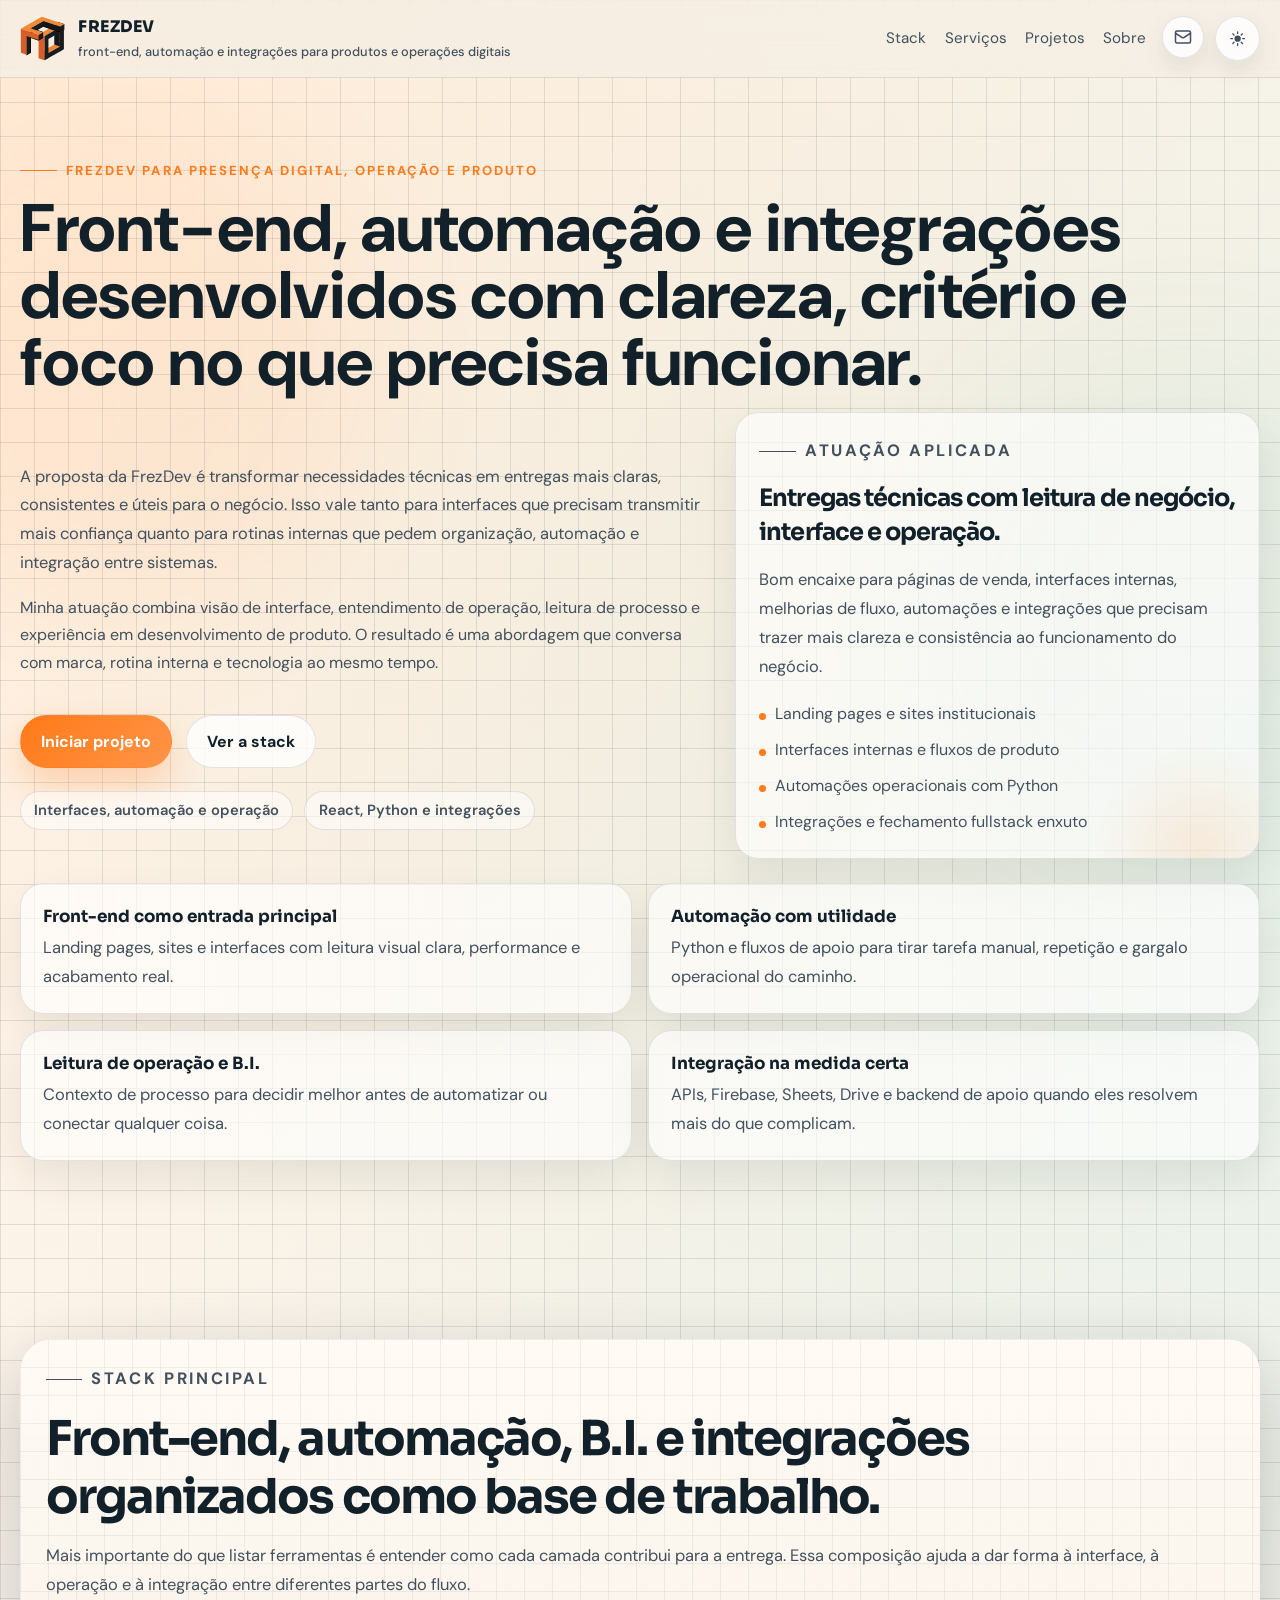
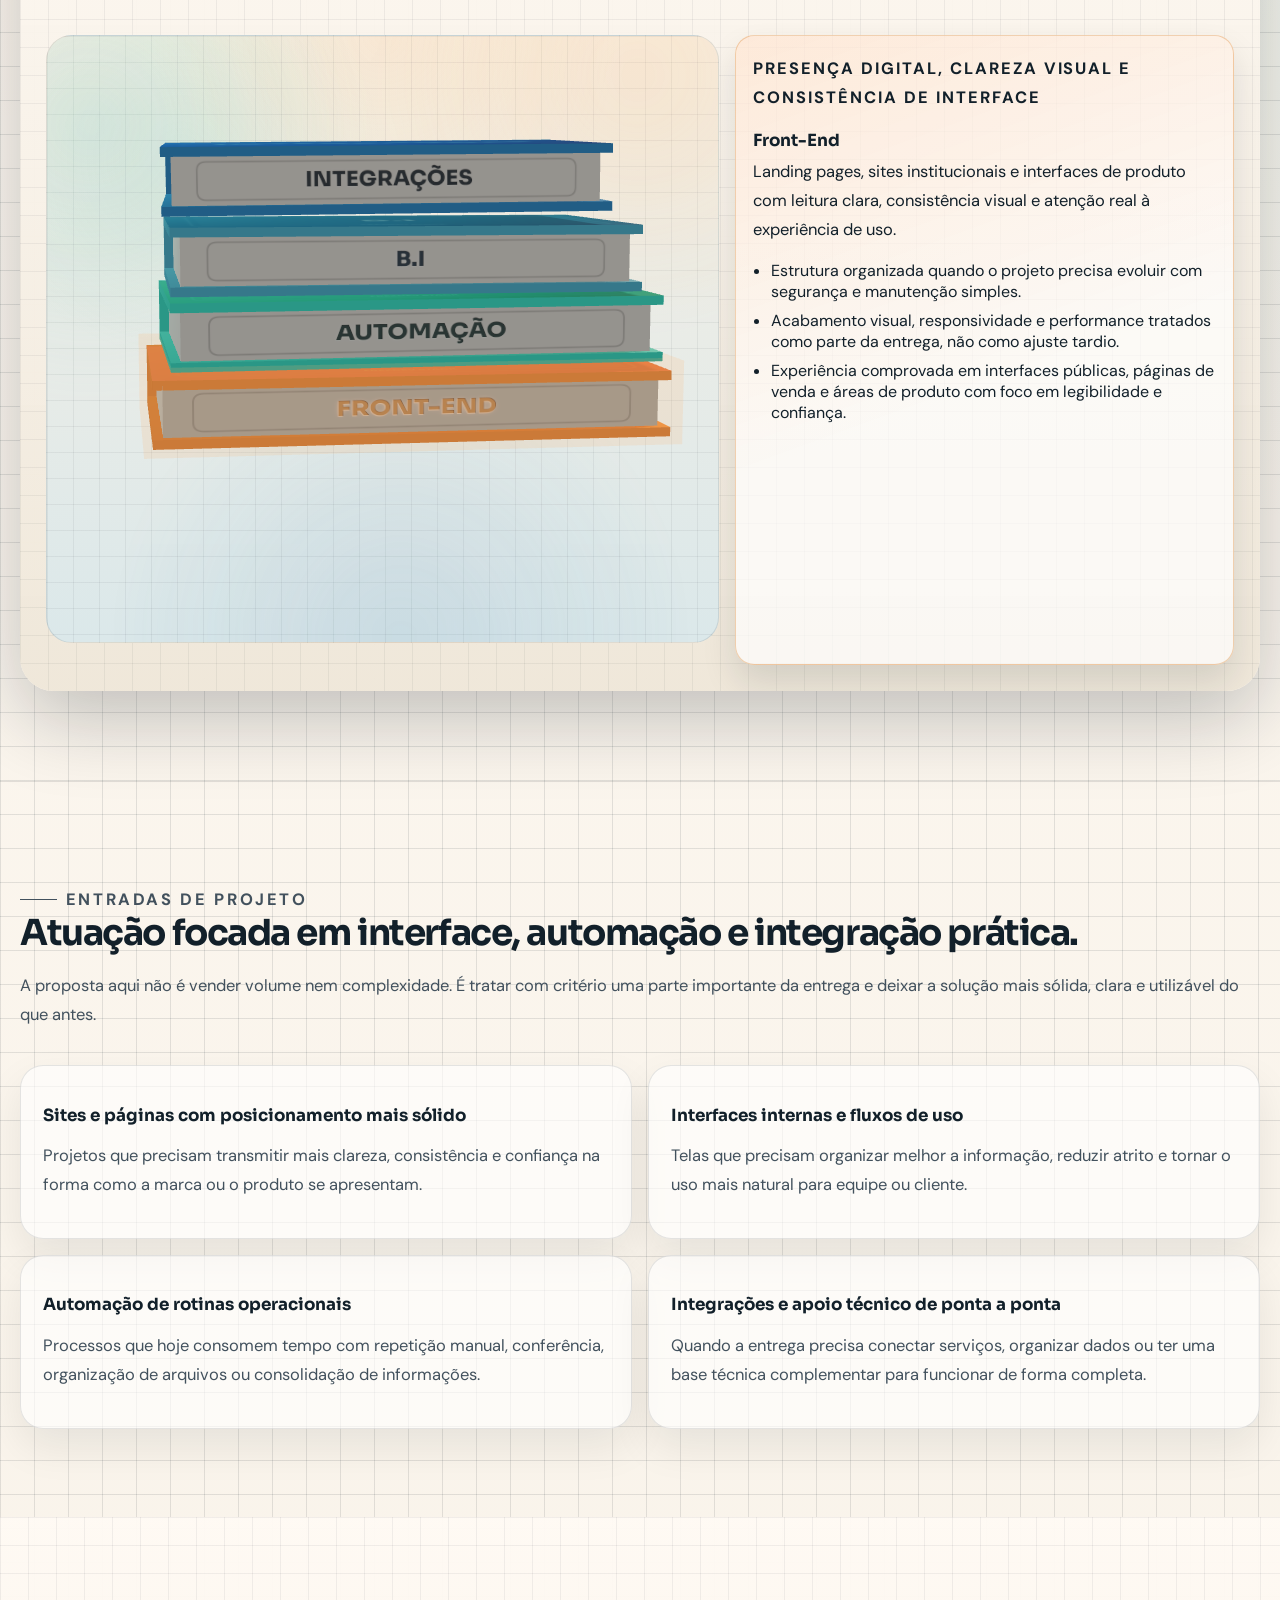
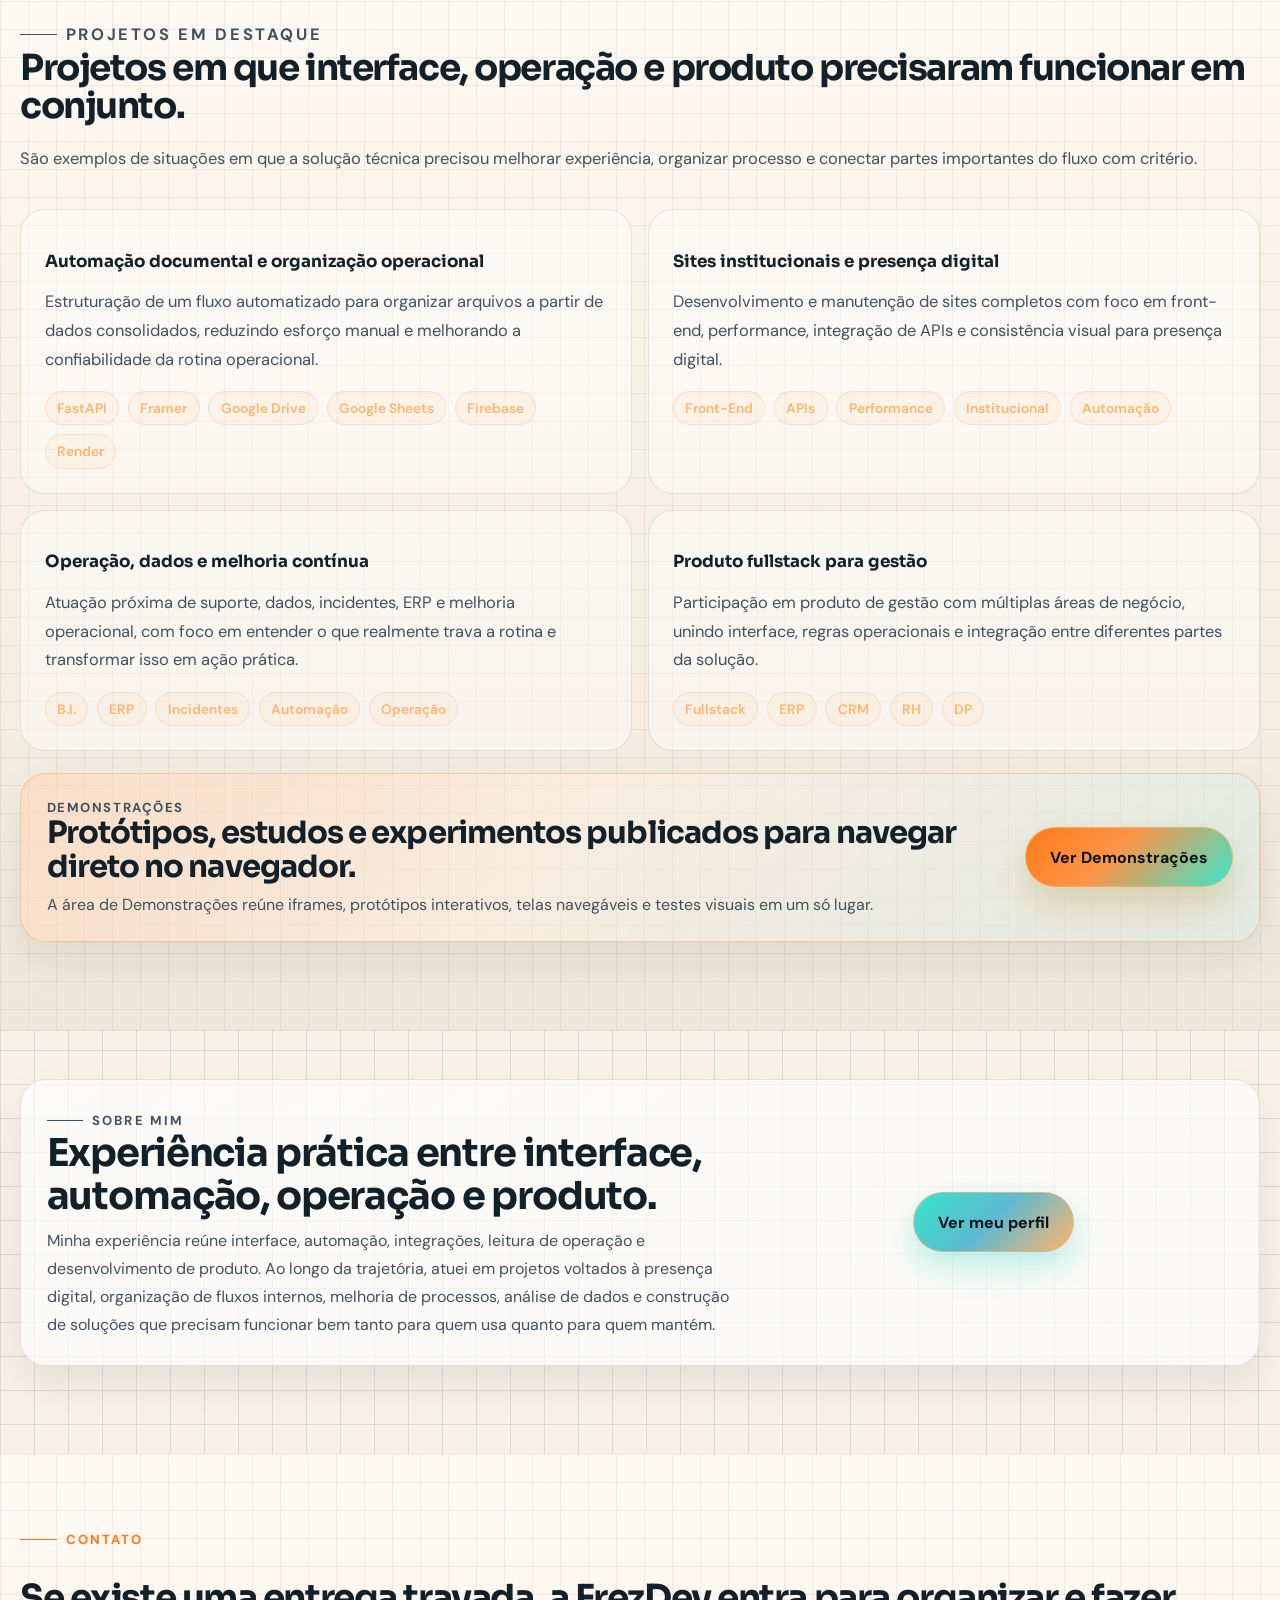
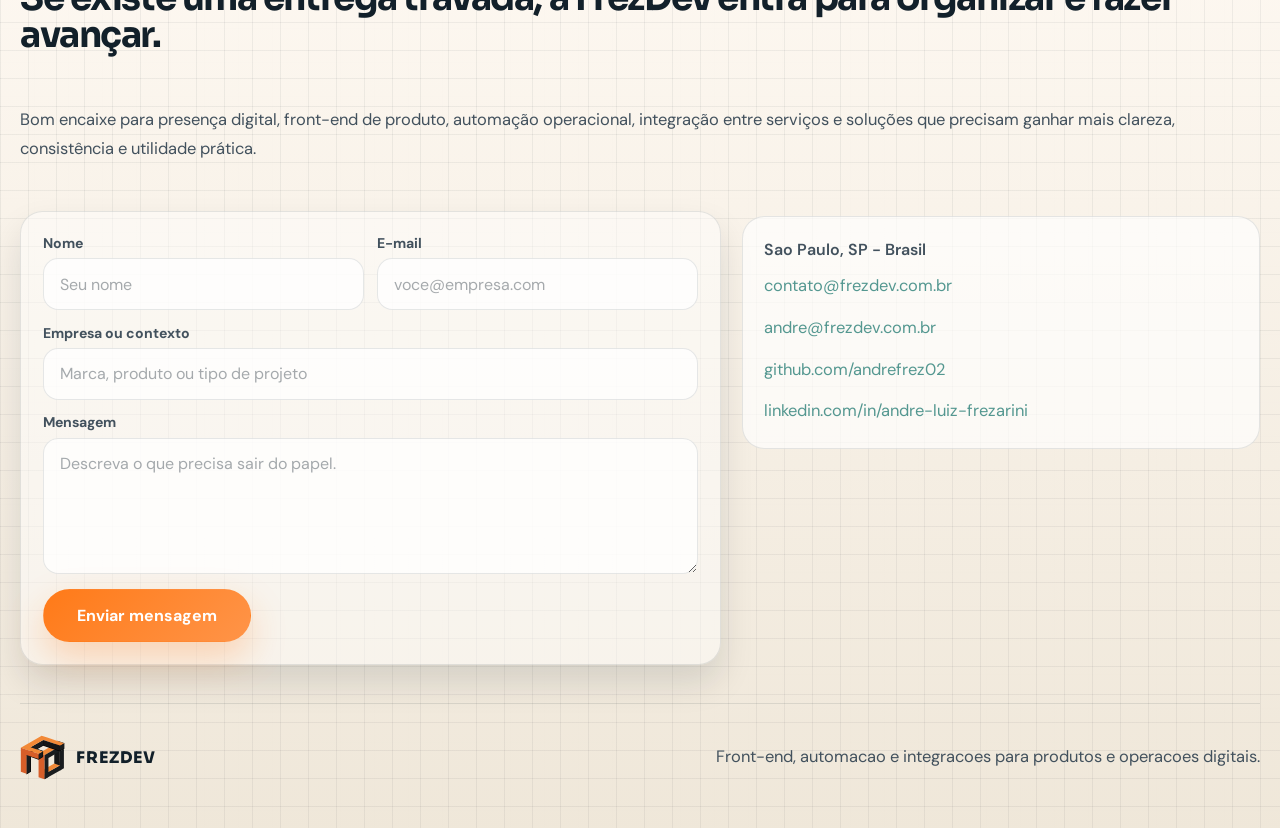
==== commit 3edd3099: "Deploy from Ace2Z f4828b90de059559b008be4a68e42ec1e1c51a7e" ====
--- a/index.html
+++ b/index.html
@@ -93,7 +93,7 @@
   <script type="module" crossorigin src="/assets/react-vendor-i_nGBwMY.js"></script>
   <script type="module" crossorigin src="/assets/vendor-C7zHvm99.js"></script>
   <script type="module" crossorigin src="/assets/useSiteTheme-D6mlAfFy.js"></script>
-  <script type="module" crossorigin src="/assets/main-oWqW5FJe.js"></script>
+  <script type="module" crossorigin src="/assets/main-C4nxTZ-m.js"></script>
   <link rel="stylesheet" crossorigin href="/assets/main-BD6v-4y1.css">
 </head>
 
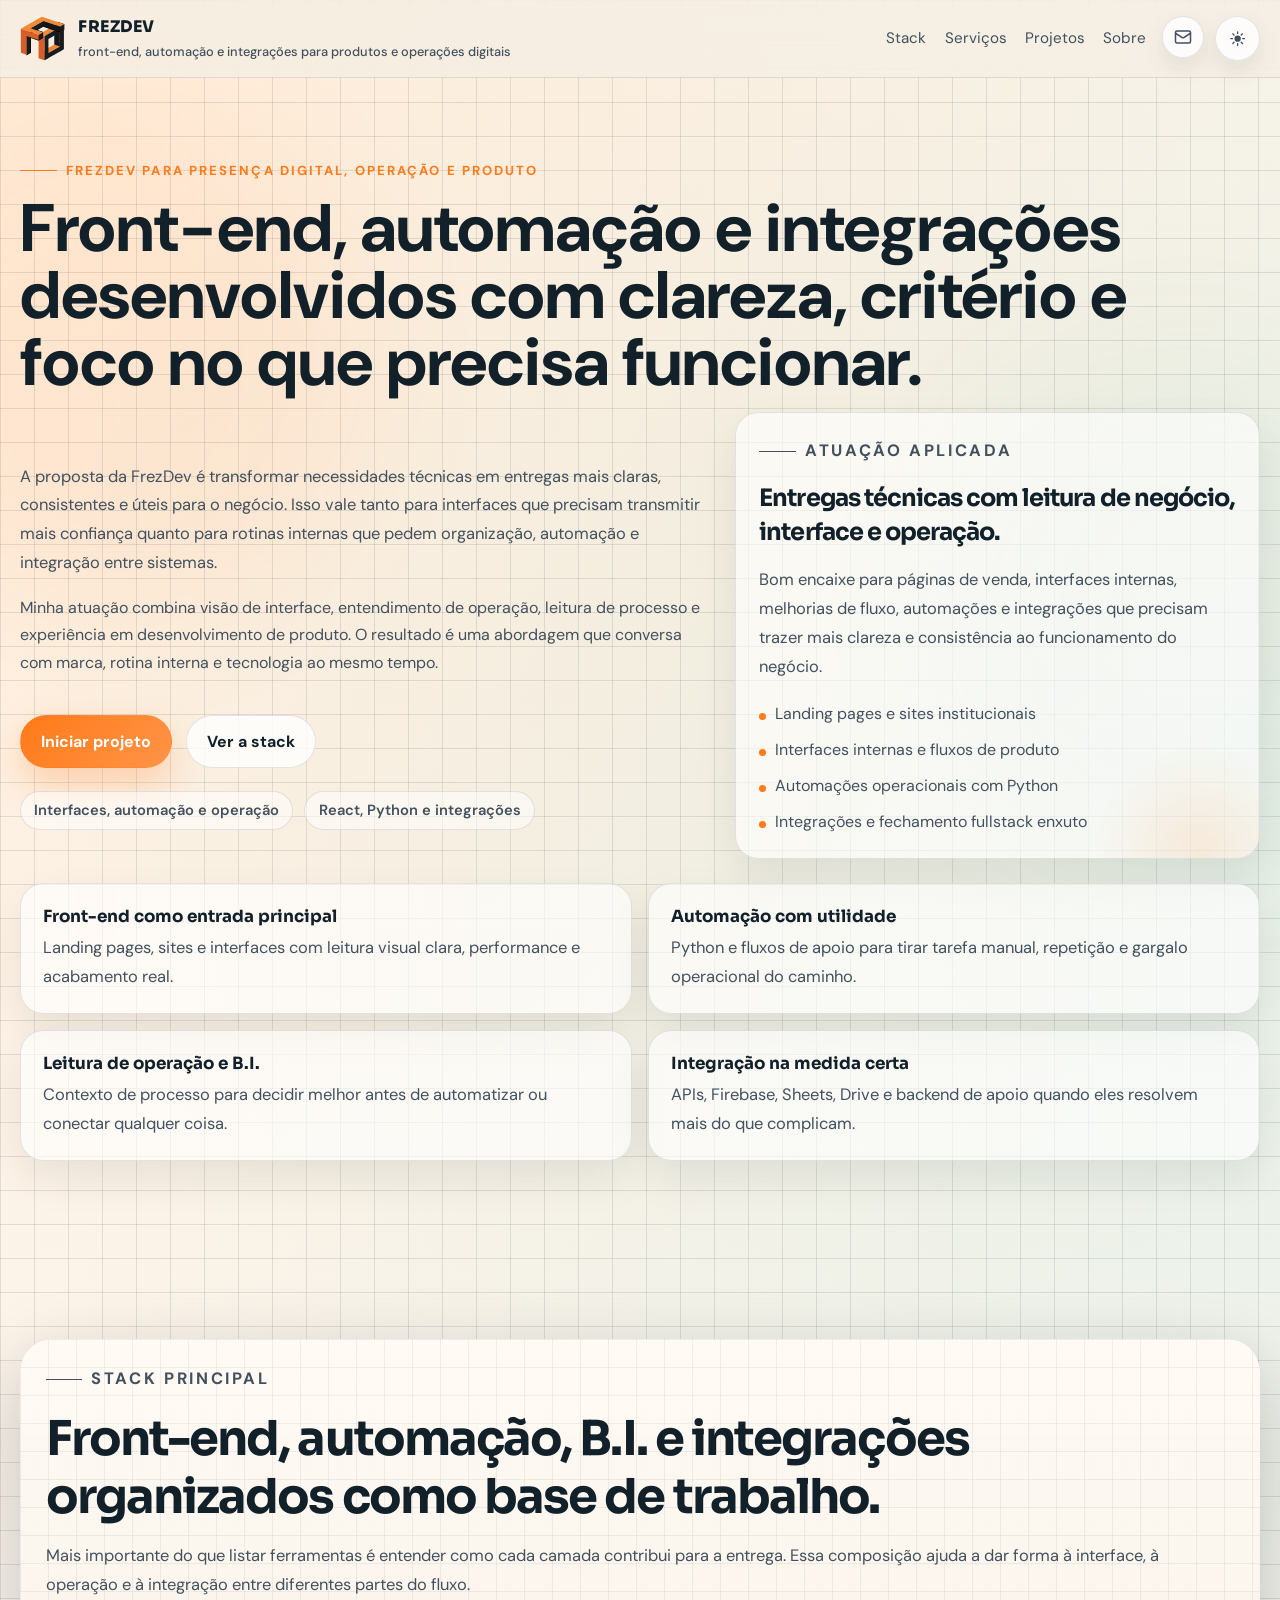
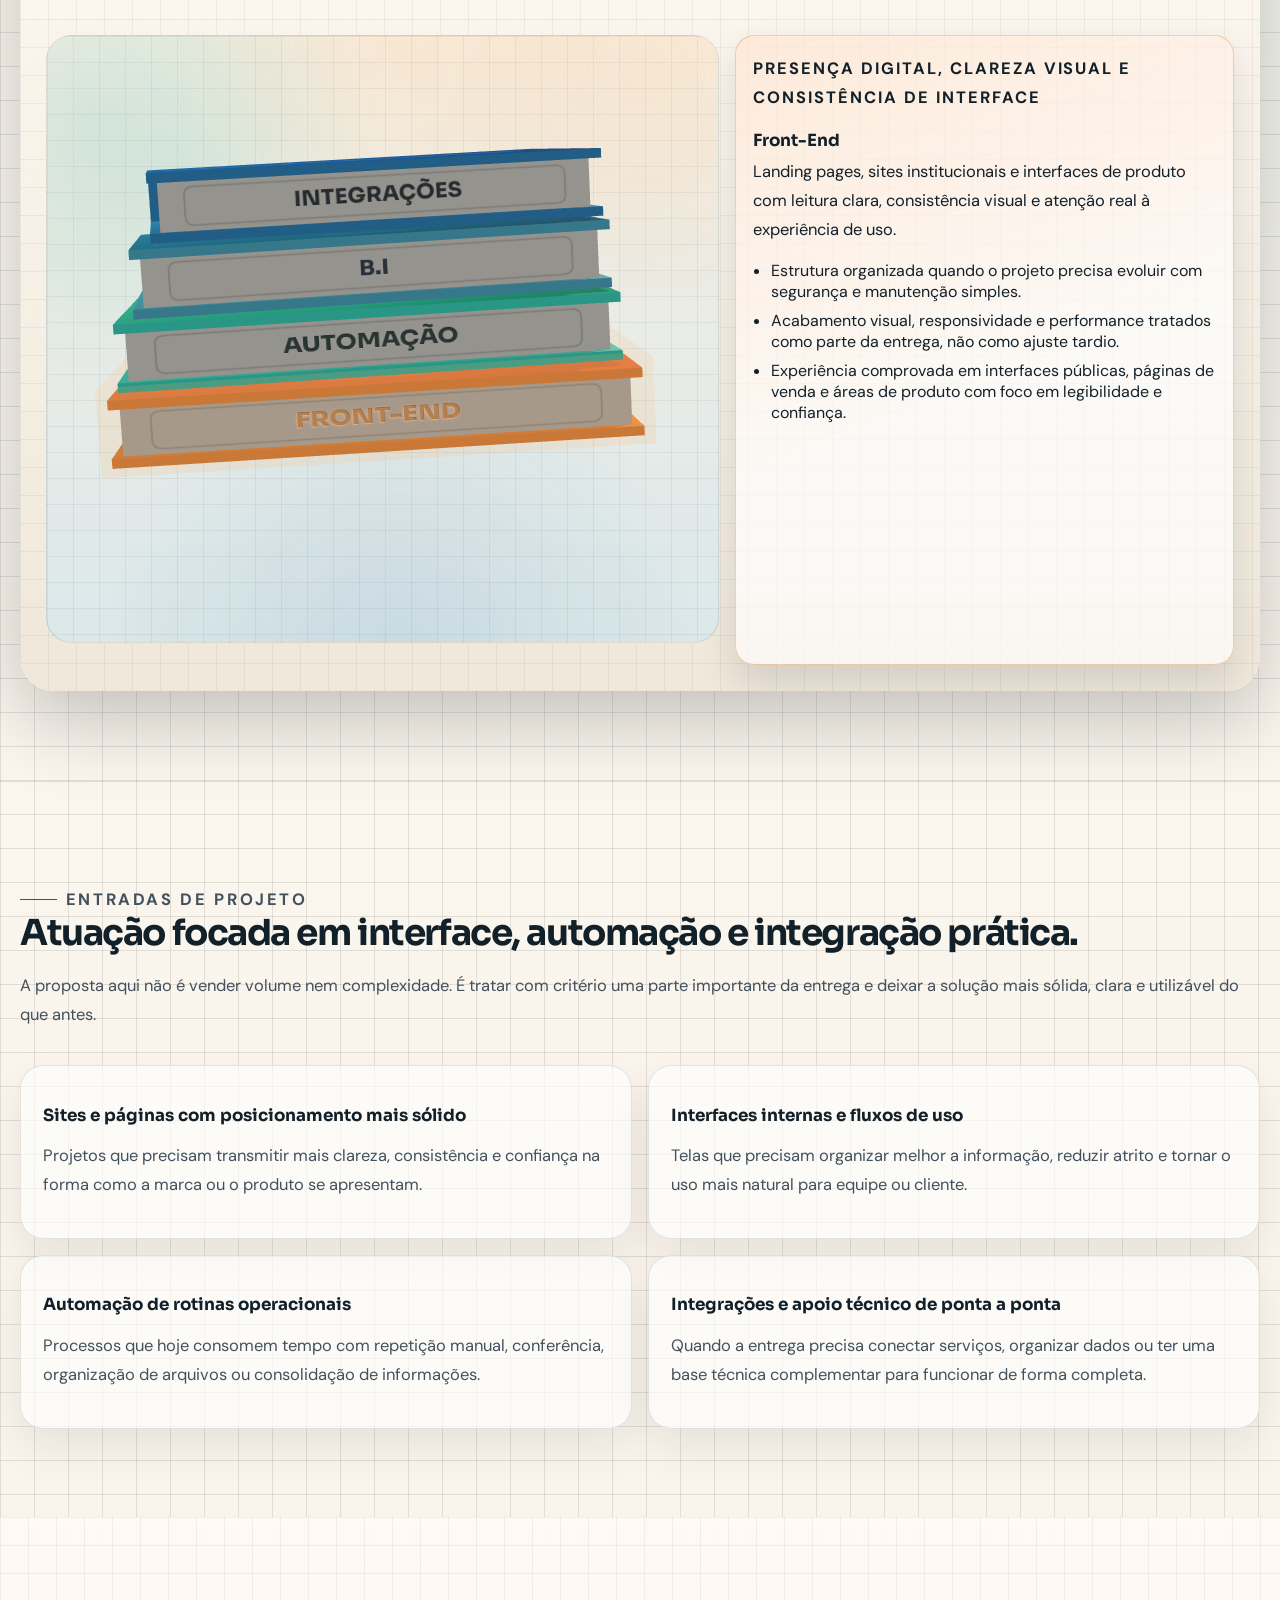
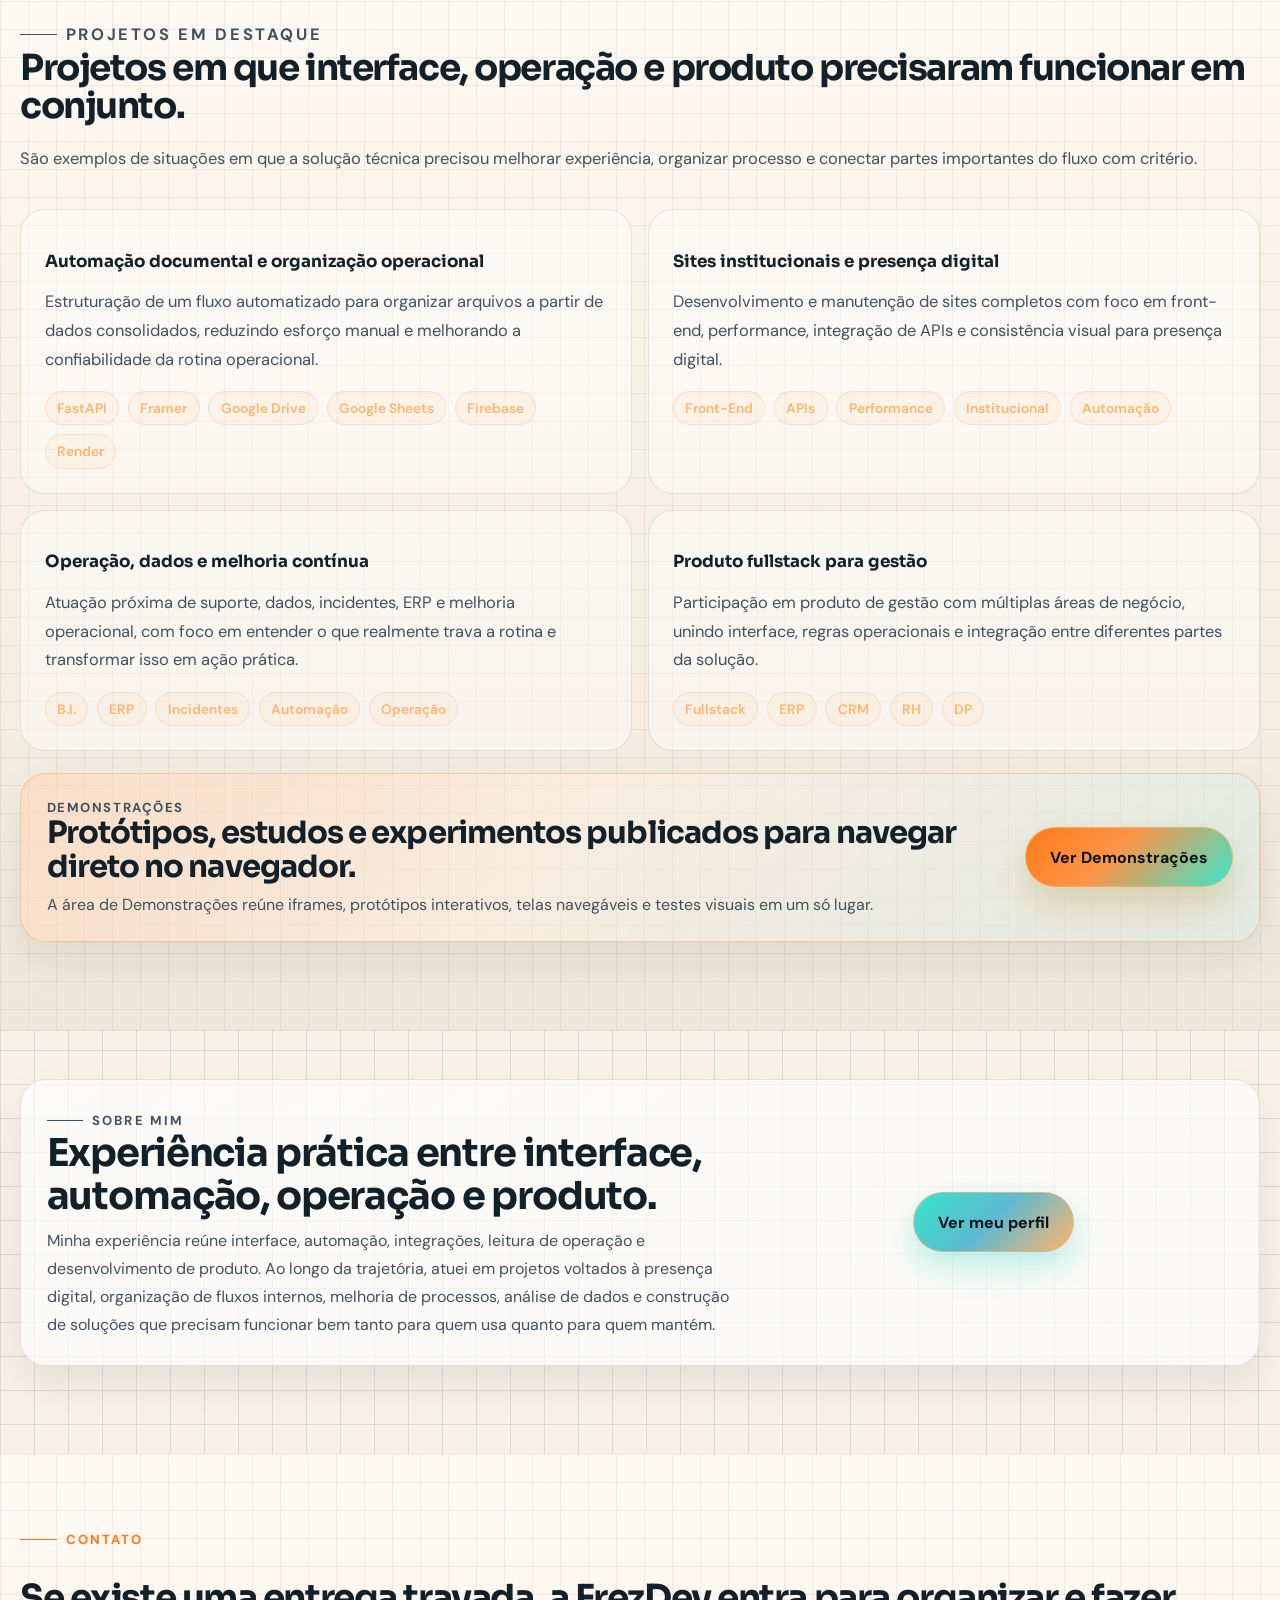
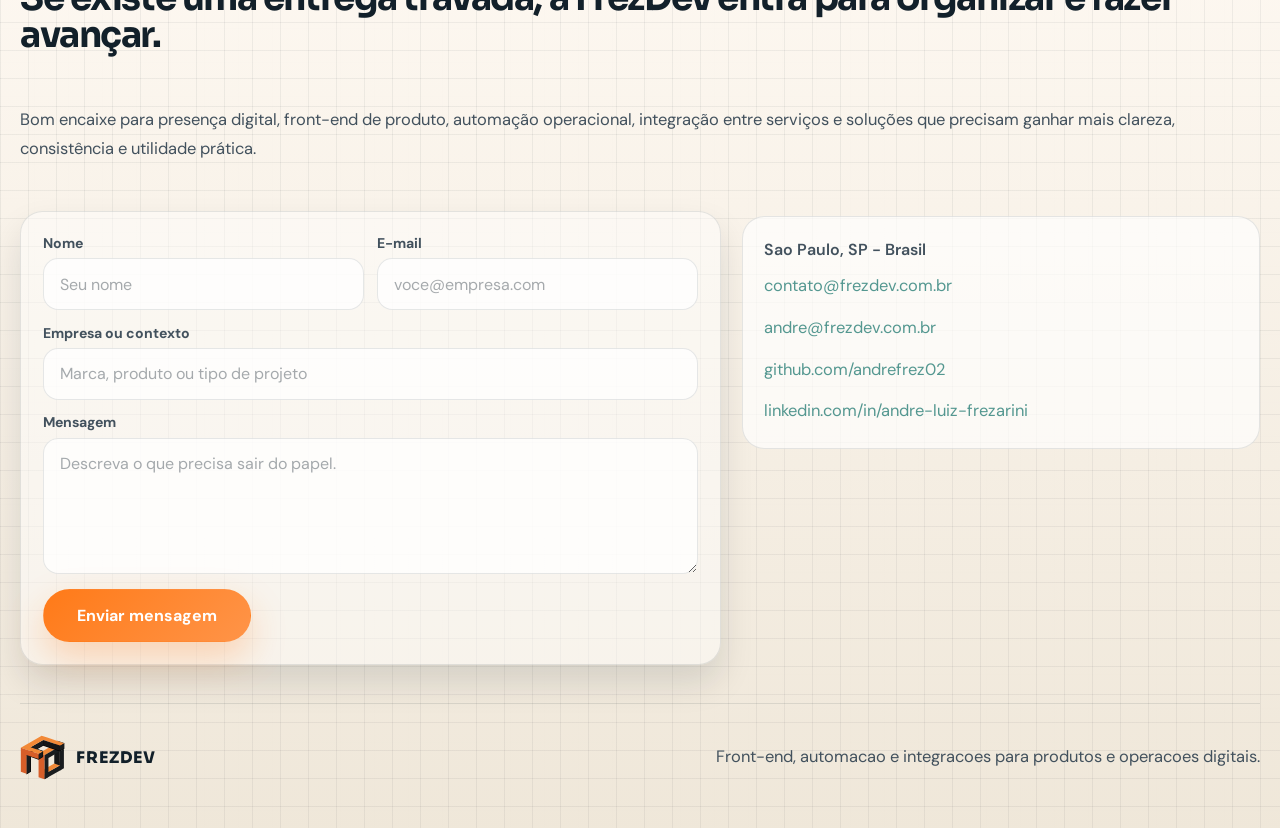
==== commit 7a6bf31a: "Deploy from Ace2Z 37ba1bc1e0be12bc5dfec88b188d41345defa90d" ====
--- a/index.html
+++ b/index.html
@@ -91,10 +91,10 @@
     }
   </script>
   <script type="module" crossorigin src="/assets/react-vendor-i_nGBwMY.js"></script>
-  <script type="module" crossorigin src="/assets/vendor-C7zHvm99.js"></script>
-  <script type="module" crossorigin src="/assets/useSiteTheme-D6mlAfFy.js"></script>
-  <script type="module" crossorigin src="/assets/main-C4nxTZ-m.js"></script>
-  <link rel="stylesheet" crossorigin href="/assets/main-BD6v-4y1.css">
+  <script type="module" crossorigin src="/assets/vendor-ydrMnpYe.js"></script>
+  <script type="module" crossorigin src="/assets/useSiteTheme-FXeiMxRm.js"></script>
+  <script type="module" crossorigin src="/assets/main-Cs3oM4DJ.js"></script>
+  <link rel="stylesheet" crossorigin href="/assets/main-C-3ya04B.css">
 </head>
 
 <body>
--- a/assets/main-C-3ya04B.css
+++ b/assets/main-C-3ya04B.css
@@ -0,0 +1 @@
+:root{color-scheme:light;--paper: #f5efe4;--paper-strong: #fffaf4;--ink: #12202a;--ink-soft: #42515d;--ink-muted: #667481;--line: rgba(18, 32, 42, .11);--line-strong: rgba(18, 32, 42, .16);--surface: rgba(255, 255, 255, .62);--surface-strong: rgba(255, 255, 255, .8);--surface-muted: rgba(255, 255, 255, .52);--night: #0d1720;--night-soft: #162432;--night-line: rgba(255, 255, 255, .09);--night-text: rgba(255, 255, 255, .74);--accent: #ff7a18;--accent-soft: #ffb56e;--teal: #6ec5b8;--teal-soft: #d7f5ef;--blue-soft: #a8c3d2;--white: #ffffff;--shadow-soft: 0 24px 70px rgba(17, 26, 34, .12);--shadow-card: 0 18px 42px rgba(12, 20, 29, .08);--shadow-panel: 0 28px 80px rgba(12, 22, 30, .24);--logo-top: #f28937;--logo-right-outside: #191c1e;--logo-right-inside: #151617;--logo-left: #d75e29;--logo-shadow: #000000;--themed-panel-grid: rgba(18, 32, 42, .06);--themed-panel-start: rgba(255, 250, 244, .96);--themed-panel-end: rgba(239, 231, 217, .98);--themed-panel-ink: var(--ink);--themed-panel-text: var(--ink-soft);--themed-panel-border: rgba(18, 32, 42, .1);--themed-panel-surface: rgba(255, 255, 255, .44);--themed-panel-surface-strong: rgba(255, 255, 255, .66);--themed-input-surface: rgba(255, 255, 255, .74);--themed-input-surface-focus: rgba(255, 255, 255, .92);--themed-input-placeholder: rgba(18, 32, 42, .38);--themed-link: color-mix(in srgb, var(--teal) 72%, var(--ink) 28%);--stack-viewport-grid: rgba(18, 32, 42, .06);--stack-viewport-start: #f7f0e4;--stack-viewport-end: #dbe8ea;--stack-detail-ink: var(--ink);--stack-detail-shadow: 0 18px 34px rgba(12, 22, 30, .12)}[data-theme=dark]{color-scheme:dark;--paper: #0f1115;--paper-strong: #171b22;--ink: #f5efe6;--ink-soft: rgba(231, 237, 243, .74);--ink-muted: rgba(231, 237, 243, .55);--line: rgba(255, 255, 255, .08);--line-strong: rgba(255, 255, 255, .12);--surface: rgba(255, 255, 255, .05);--surface-strong: rgba(22, 29, 36, .92);--surface-muted: rgba(255, 255, 255, .04);--shadow-soft: 0 28px 70px rgba(0, 0, 0, .24);--shadow-card: 0 16px 40px rgba(0, 0, 0, .24);--shadow-panel: 0 28px 80px rgba(0, 0, 0, .34);--logo-right-outside: #b8d4e4;--logo-right-inside: #a8c3d2;--themed-panel-grid: rgba(255, 255, 255, .04);--themed-panel-start: rgba(10, 18, 27, .98);--themed-panel-end: rgba(14, 24, 35, .98);--themed-panel-ink: var(--white);--themed-panel-text: rgba(255, 255, 255, .74);--themed-panel-border: rgba(255, 255, 255, .08);--themed-panel-surface: rgba(255, 255, 255, .04);--themed-panel-surface-strong: rgba(255, 255, 255, .05);--themed-input-surface: rgba(8, 14, 21, .52);--themed-input-surface-focus: rgba(10, 17, 25, .7);--themed-input-placeholder: rgba(255, 255, 255, .4);--themed-link: var(--teal-soft);--stack-viewport-grid: rgba(255, 255, 255, .04);--stack-viewport-start: #101c27;--stack-viewport-end: #091119;--stack-detail-ink: rgba(255, 255, 255, .8);--stack-detail-shadow: 0 18px 34px rgba(5, 10, 14, .18)}*{box-sizing:border-box}html{scroll-behavior:smooth}body{margin:0;min-width:320px;min-height:100vh;font-family:DM Sans,sans-serif;color:var(--ink);background-size:34px 34px,34px 34px,auto,auto,auto;overflow-x:hidden;background-image:linear-gradient(var(--line) 1px,transparent 1px),linear-gradient(90deg,var(--line) 1px,transparent 1px),radial-gradient(circle at top left,rgba(255,181,110,.22),transparent 30%),radial-gradient(circle at right 15%,rgba(110,197,184,.16),transparent 26%),linear-gradient(180deg,var(--paper-strong) 0%,var(--paper) 100%)}a{color:inherit;text-decoration:none}button,input,textarea,select{font:inherit;color:inherit}img,svg{display:block}#root{min-height:100vh}.page-shell{position:relative}.ambient{position:fixed;inset:auto;width:32rem;height:32rem;border-radius:999px;filter:blur(70px);opacity:.2;pointer-events:none;z-index:0}.ambient-left{top:7rem;left:-9rem;background:#ff7a1852}.ambient-right{top:22rem;right:-10rem;background:#6ec5b847}.container{width:min(1240px,100% - 2.4rem);margin:0 auto;position:relative;z-index:1}.section{padding:5.5rem 0}.section-light{border-top:1px solid var(--line)}.section-dark{background-image:linear-gradient(90deg,var(--themed-panel-grid) 1px,transparent 1px),linear-gradient(var(--themed-panel-grid) 1px,transparent 1px),linear-gradient(180deg,var(--themed-panel-start) 0%,var(--themed-panel-end) 100%);background-size:28px 28px,28px 28px,auto;color:var(--themed-panel-ink)}.topbar{position:sticky;top:0;z-index:30;-webkit-backdrop-filter:blur(18px);backdrop-filter:blur(18px);background:color-mix(in srgb,var(--paper) 78%,transparent);border-bottom:1px solid var(--line);transition:background .22s ease,border-color .22s ease,box-shadow .22s ease}.topbar.is-condensed{background:color-mix(in srgb,var(--paper) 90%,transparent);box-shadow:0 14px 34px #0c141d1f}.topbar-inner{display:flex;align-items:center;justify-content:space-between;gap:1.4rem;padding:1rem 0;transition:padding .22s ease,gap .22s ease}.topbar-brand-wrap{display:flex;align-items:center;gap:.85rem;min-width:0;flex:1 1 auto}.topnav-links{display:flex;align-items:center}.topnav-links{justify-content:flex-end;gap:.9rem 1.15rem;flex-wrap:wrap;width:max-content}.topnav-actions{gap:.7rem;display:flex;flex:none}.topnav{display:flex;align-items:center;justify-content:flex-end;margin-left:auto;gap:1rem;font-size:.95rem;color:var(--ink-soft);transition:gap .22s ease,font-size .22s ease}.topnav a{white-space:nowrap;transition:color .2s ease,transform .2s ease}.topnav a:hover{color:var(--ink);transform:translateY(-1px)}.topnav-actions-mobile{display:none;margin-left:auto}.brand-subtitle small{width:fit-content;white-space:nowrap}.brand-subtitle__mobile,.brand-subtitle__tablet{display:none}.brand-subtitle__desktop{display:inline-block}.brand{display:inline-flex;align-items:center;gap:.85rem;min-width:0;flex:1 1 auto;font-family:Sora,sans-serif;font-weight:800;letter-spacing:.03em;transition:gap .22s ease}.brand-mark{width:2.8rem;height:2.8rem;flex:none;transition:width .22s ease,height .22s ease}.brand-mark .logo-top{fill:var(--logo-top)}.brand-mark .logo-right-outside{fill:var(--logo-right-outside)}.brand-mark .logo-right-inside{fill:var(--logo-right-inside)}.brand-mark .logo-left{fill:var(--logo-left)}.brand-mark .logo-shadow{fill:var(--logo-shadow)}.brand span{display:flex;flex-direction:column;gap:.15rem}.brand small{font-family:DM Sans,sans-serif;font-size:.8rem;font-weight:500;color:var(--ink-soft);letter-spacing:0;max-height:1.8rem;opacity:1;transition:max-height .22s ease,opacity .2s ease}.topbar.is-condensed .topbar-inner{padding:.58rem 0;gap:1rem}.topbar.is-condensed .brand{gap:.7rem}.topbar.is-condensed .brand-mark{width:2.32rem;height:2.32rem}.topbar.is-condensed .brand small{max-height:0;opacity:0}.nav-cta,.theme-toggle{border:1px solid var(--line);background:var(--surface-strong);transition:transform .2s ease,border-color .2s ease,background .2s ease,box-shadow .2s ease}.nav-cta{display:inline-grid;place-items:center;width:2.6rem;height:2.6rem;padding:0;border-radius:50%;cursor:pointer;box-shadow:0 10px 24px #0c141d14}.theme-toggle{display:inline-grid;place-items:center;width:2.8rem;height:2.8rem;padding:0;border-radius:50%;cursor:pointer;box-shadow:0 10px 24px #0c141d14}.theme-toggle:hover,.theme-toggle:focus-visible,.nav-cta:hover,.nav-cta:focus-visible{transform:translateY(-1px);border-color:color-mix(in srgb,var(--accent) 35%,var(--line))}.theme-toggle-icon{width:1.08rem;height:1.08rem}.topbar.is-condensed .topnav{gap:.82rem;font-size:.91rem}.topbar.is-condensed .topnav-links{gap:.72rem .95rem}.topbar.is-condensed .theme-toggle{width:2.55rem;height:2.55rem}@media (max-width: 900px){.brand-subtitle__desktop,.brand-subtitle__mobile{display:none}.brand-subtitle__tablet{display:inline-block}.topbar-brand-wrap{width:100%}.topbar-inner{flex-wrap:wrap;align-items:center}.topnav{width:100%;margin-left:0;flex-wrap:wrap;justify-content:space-between;gap:.8rem}.topnav-links{justify-content:center;gap:.8rem 1rem;flex:1 1 24rem}.topnav-actions{margin-left:auto}}@media (max-width: 520px){.topnav-actions-mobile{display:flex}.topnav>.topnav-actions{display:none}.brand-subtitle__desktop,.brand-subtitle__tablet{display:none}.brand-subtitle__mobile{display:inline-block}.brand{align-items:flex-start;min-width:0}.brand small{line-height:1.35}.topnav{gap:.65rem .9rem;font-size:.92rem}.topnav-links{gap:.65rem .9rem}.theme-toggle{width:2.5rem;height:2.5rem}}.footer{padding-top:4.8rem;padding-bottom:2.5rem}.footer h2{margin:0 0 1.3rem;font-family:Sora,sans-serif;line-height:1.04;letter-spacing:-.04em;font-size:clamp(2.2rem,2.8vw,3.8rem)}.footer-grid{display:grid;grid-template-columns:minmax(0,1.15fr) minmax(300px,.85fr);gap:1.3rem;align-items:start}.footer-grid.is-contacts-only{grid-template-columns:minmax(0,1fr)}.footer-grid.is-contacts-only .contact-panel{max-width:min(38rem,100%);margin-top:0}.footer-copy,.contact-panel a,.footer-bottom p{font-size:1.03rem;line-height:1.75}.footer-copy,.footer-bottom p{color:var(--themed-panel-text)}.footer-intro{display:grid;gap:.95rem}.footer-cta{margin-top:1.6rem}.contact-form{display:grid;gap:.95rem;margin-top:1rem;padding:1.35rem;border-radius:1.4rem;border:1px solid var(--themed-panel-border);background:var(--themed-panel-surface);box-shadow:var(--stack-detail-shadow)}.contact-form-grid{display:grid;grid-template-columns:repeat(2,minmax(0,1fr));gap:.85rem}.contact-field{display:grid;gap:.4rem}.contact-field span,.contact-form-note,.contact-feedback{font-size:.88rem}.contact-field span{color:var(--themed-panel-text);font-weight:700}.contact-field input,.contact-field textarea{width:100%;border:1px solid var(--themed-panel-border);border-radius:.95rem;background:var(--themed-input-surface);color:var(--themed-panel-ink);padding:.9rem 1rem;resize:vertical;transition:border-color .2s ease,transform .2s ease,background .2s ease}.contact-field input::placeholder,.contact-field textarea::placeholder{color:var(--themed-input-placeholder)}.contact-field input:focus,.contact-field textarea:focus{outline:none;border-color:#ffb56e7a;background:var(--themed-input-surface-focus);transform:translateY(-1px)}.contact-field-full{grid-column:1/-1}.contact-field-hidden{position:absolute;width:1px;height:1px;overflow:hidden;opacity:0;pointer-events:none}.contact-form-actions{display:flex;flex-wrap:wrap;align-items:center;gap:.8rem 1rem}.contact-submit{min-width:13rem}.contact-submit:disabled{cursor:wait;opacity:.72;transform:none}.contact-form-note{margin:0;color:var(--themed-panel-text);line-height:1.55}.contact-feedback{margin:0;padding:.82rem .95rem;border-radius:.95rem;border:1px solid transparent;line-height:1.55}.contact-feedback.is-success{border-color:#6ec5b847;background:#6ec5b81f;color:var(--teal-soft)}.contact-feedback.is-error{border-color:#ff7a1847;background:#ff7a181f;color:#ffd6bb}.contact-panel{display:grid;gap:.8rem;padding:1.35rem;border-radius:1.4rem;border:1px solid var(--themed-panel-border);background:var(--themed-panel-surface-strong);margin-top:1.3rem}.contact-location{margin:0;color:var(--themed-panel-text);font-weight:600}.contact-panel a{color:var(--themed-link);word-break:break-word;transition:color .2s ease,transform .2s ease}.contact-panel a:hover{transform:translateY(-1px)}.footer-contact-trigger{width:fit-content;margin-bottom:.15rem}.footer-bottom{display:flex;align-items:center;justify-content:space-between;gap:1rem;margin-top:2.4rem;padding-top:1.4rem;border-top:1px solid var(--themed-panel-border)}.footer-brand-lockup{display:inline-flex;align-items:center;gap:.7rem;font-family:Sora,sans-serif;font-weight:800;letter-spacing:.06em}.footer-contact-modal-backdrop{position:fixed;top:0;right:0;bottom:0;left:0;z-index:80;display:grid;place-items:center;padding:.8rem;background:#080e15b8;-webkit-backdrop-filter:blur(14px);backdrop-filter:blur(14px);animation:footer-contact-backdrop-enter .2s ease both}[data-theme=light] .footer-contact-modal-backdrop{background:#12202a4d}.footer-contact-modal-backdrop.is-leaving{animation:footer-contact-backdrop-leave .22s ease both}.footer-contact-modal-dialog{width:min(40rem,100%);max-height:calc(100vh - 1.6rem);overflow:auto;padding:1.2rem;border-radius:1.35rem;border:1px solid color-mix(in srgb,var(--line-strong) 84%,transparent);background:linear-gradient(180deg,color-mix(in srgb,var(--surface-strong) 96%,var(--paper-strong)),color-mix(in srgb,var(--surface) 92%,var(--paper)));box-shadow:0 24px 80px color-mix(in srgb,var(--night) 30%,transparent);color:var(--ink);animation:footer-contact-dialog-enter .26s cubic-bezier(.22,1,.36,1) both}.footer-contact-modal-backdrop.is-leaving .footer-contact-modal-dialog{animation:footer-contact-dialog-leave .22s ease both}.footer-contact-modal-head{display:flex;align-items:flex-start;justify-content:space-between;gap:1rem;margin-bottom:1rem}.footer-contact-modal-copy{display:grid;gap:.45rem}.footer-contact-modal-copy h3{margin:0;font-family:Sora,sans-serif;font-size:clamp(1.35rem,2vw,1.85rem)}.footer-contact-modal-copy p{margin:0;color:var(--ink-soft);line-height:1.7}.footer-contact-close{display:inline-flex;align-items:center;justify-content:center;min-height:2.8rem;padding:.7rem 1rem;border-radius:999px;border:1px solid color-mix(in srgb,var(--line-strong) 84%,transparent);background:color-mix(in srgb,var(--surface-strong) 92%,transparent);color:var(--ink);font-weight:700;cursor:pointer;transition:transform .2s ease,border-color .2s ease,background .2s ease}.footer-contact-close:hover,.footer-contact-close:focus-visible{transform:translateY(-1px);border-color:color-mix(in srgb,var(--accent) 34%,var(--line-strong));background:color-mix(in srgb,var(--accent-soft) 18%,var(--surface-strong))}.footer-contact-form{margin-top:0}.back-to-top{position:fixed;right:clamp(1rem,2.4vw,1.55rem);bottom:clamp(1rem,2.4vw,1.55rem);z-index:60;display:inline-flex;align-items:center;justify-content:center;width:3.15rem;height:3.15rem;border:1px solid color-mix(in srgb,var(--line-strong) 82%,transparent);border-radius:999px;background:color-mix(in srgb,var(--surface-strong) 86%,transparent);color:var(--ink);box-shadow:0 18px 42px color-mix(in srgb,var(--night) 20%,transparent);-webkit-backdrop-filter:blur(16px);backdrop-filter:blur(16px);cursor:pointer;opacity:0;pointer-events:none;transform:translateY(16px) scale(.94);transition:opacity .22s ease,transform .22s ease,border-color .2s ease,background .2s ease}.back-to-top.is-visible{opacity:1;pointer-events:auto;transform:translateY(0) scale(1);animation:back-to-top-pulse 2.8s ease-in-out infinite alternate}.back-to-top:hover,.back-to-top:focus-visible{transform:translateY(-2px) scale(1.02);border-color:color-mix(in srgb,var(--accent) 32%,var(--line-strong));background:color-mix(in srgb,var(--accent-soft) 14%,var(--surface-strong))}.back-to-top:focus-visible{outline:none}@keyframes footer-contact-backdrop-enter{0%{opacity:0}to{opacity:1}}@keyframes footer-contact-backdrop-leave{0%{opacity:1}to{opacity:0}}@keyframes footer-contact-dialog-enter{0%{opacity:0;transform:translateY(18px) scale(.985)}to{opacity:1;transform:translateY(0) scale(1)}}@keyframes footer-contact-dialog-leave{0%{opacity:1;transform:translateY(0) scale(1)}to{opacity:0;transform:translateY(14px) scale(.988)}}@keyframes back-to-top-pulse{0%{box-shadow:0 18px 42px color-mix(in srgb,var(--night) 20%,transparent)}to{box-shadow:0 24px 54px color-mix(in srgb,var(--night) 28%,transparent)}}@media (max-width: 1120px){.footer-grid{grid-template-columns:1fr}}@media (max-width: 900px){.contact-form-grid{grid-template-columns:1fr}}@media (max-width: 720px){.footer h2{letter-spacing:-.05em}.footer-bottom{flex-direction:column;align-items:flex-start}.footer-contact-modal-dialog{padding:1rem;border-radius:1.1rem}}@media (max-width: 520px){.footer-contact-modal-head{flex-direction:column;align-items:flex-start}.back-to-top{width:2.95rem;height:2.95rem}.footer-contact-close,.footer-contact-trigger{width:100%}}.hero{padding-top:4.8rem}.hero-grid{display:grid;grid-template-columns:minmax(0,1.08fr) minmax(320px,.82fr);gap:1.5rem;align-items:start}.hero-copy,.hero-side-panel,.stack-panel,.proof-card,.offer-card,.case-card,.journey-card,.journey-summary-card,.process-card,.contact-panel{animation:rise-in .7s ease both}.topbar{animation:topbar-arrive .56s cubic-bezier(.22,1,.36,1) both}.footer-intro,.footer-bottom,.section-head,.shelf-subsection-head,.shelf-hero-stage,.shelf-embed-card,.profile-hero-stage,.profile-card,.profile-live-highlight,.repo-card,.activity-feed-card,.activity-feed-item,.contribution-panel{animation:rise-in .78s cubic-bezier(.22,1,.36,1) both}.footer-bottom,.profile-overview-grid>:nth-child(2),.profile-trajectory-grid>:nth-child(2),.profile-activity-stage>:nth-child(2),.repo-grid>:nth-child(2n),.shelf-embed-grid>:nth-child(2n){animation-delay:.08s}.repo-grid>:nth-child(3n),.shelf-embed-grid>:nth-child(3n){animation-delay:.14s}.hero-copy{padding-top:1.7rem}.eyebrow,.section-label,.panel-kicker{display:inline-flex;align-items:center;gap:.55rem;margin:0 0 1rem;font-size:.82rem;font-weight:700;letter-spacing:.16em;text-transform:uppercase;color:var(--accent)}.eyebrow:before,.section-label:before,.panel-kicker:before{content:"";width:2.3rem;height:1px;background:currentColor}.hero-copy h1,.hero-side-panel h2,.section-head h2,.stack-panel h2{margin:0;font-family:Sora,sans-serif;line-height:1.04;letter-spacing:-.04em}.hero.section h1{font-size:clamp(3rem,6vw,4.2rem);line-height:1;margin:0 0 1rem}.hero-copy h1{font-size:clamp(3rem,6vw,5.8rem)}.hero-side-panel h2{font-size:clamp(1.5rem,3vw,.5rem);line-height:1.4}.lead,.section-head p,.stack-panel p,.case-card p,.offer-card p,.journey-card p,.process-card p,.hero-side-panel p,.proof-card span{font-size:1.03rem;line-height:1.75;color:var(--ink-soft)}.lead{max-width:48rem;margin:1.45rem 0 0}.hero-context{max-width:46rem;margin:1rem 0 0;color:var(--ink-soft);line-height:1.72}.hero-actions{display:flex;flex-wrap:wrap;gap:.9rem;margin:2.4rem 0 1.4rem}.hero-badges{display:flex;flex-wrap:wrap;gap:.7rem;margin-bottom:1.3rem}.hero-badges span{padding:.52rem .82rem;border-radius:999px;border:1px solid var(--line);background:var(--surface-muted);color:var(--ink-soft);font-size:.92rem;font-weight:600}.button{display:inline-flex;align-items:center;justify-content:center;min-height:3.35rem;padding:.88rem 1.25rem;border-radius:999px;border:1px solid transparent;font-weight:700;transition:transform .2s ease,box-shadow .2s ease,background .2s ease}.button:hover{transform:translateY(-2px)}.button-primary{color:var(--white);background:linear-gradient(135deg,var(--accent) 0%,#ff9448 100%);box-shadow:0 16px 36px #ff7a1847}.button-secondary{color:var(--ink);border-color:var(--line);background:var(--surface-strong)}.proof-grid,.offer-grid,.case-grid,.process-grid,.profile-grid{display:grid;gap:1rem}.proof-grid{grid-template-columns:repeat(2,minmax(0,1fr))}.proof-card,.hero-side-panel,.offer-card,.profile-card,.journey-card,.process-card{padding:1.35rem;border-radius:1.45rem;background:var(--surface);border:1px solid var(--line);box-shadow:var(--shadow-card)}.proof-card strong,.offer-card h3,.profile-card h3,.case-card h3,.journey-card h3,.process-card h3,.stack-detail-card h3{display:block;margin-bottom:.45rem;font-family:Sora,sans-serif;font-size:1.05rem}.hero-side-panel{padding:1.45rem;position:relative;overflow:hidden;margin-bottom:1.5rem}.hero-side-panel:after{content:"";position:absolute;inset:auto -10% -24% auto;width:14rem;height:14rem;border-radius:50%;background:radial-gradient(circle,rgba(255,122,24,.12),transparent 68%);pointer-events:none}.hero-focus-list{display:grid;gap:.7rem;margin:1.3rem 0 0;padding:0;list-style:none}.hero-focus-list li{position:relative;padding-left:1rem;color:var(--ink-soft);line-height:1.55}.hero-focus-list li:before{content:"";position:absolute;top:.7rem;left:0;width:.42rem;height:.42rem;border-radius:999px;background:var(--accent)}.stack-showcase-section{min-height:100svh;display:grid;align-items:center;padding:clamp(4rem,7vw,6.5rem) 0}.stack-panel{padding:1.5rem;border-radius:2.1rem;background:linear-gradient(90deg,var(--themed-panel-grid) 1px,transparent 1px),linear-gradient(var(--themed-panel-grid) 1px,transparent 1px),linear-gradient(180deg,var(--themed-panel-start) 0%,var(--themed-panel-end) 100%);background-size:28px 28px,28px 28px,auto;color:var(--themed-panel-ink);box-shadow:var(--shadow-panel);overflow:hidden}.stack-panel-fullscreen{min-height:calc(100svh - 8rem);padding:clamp(1.2rem,2vw,2rem);display:grid;align-content:start}.stack-panel-copy{margin-bottom:1.2rem}.stack-panel-copy-wide{max-width:72rem}.stack-panel-copy p{color:var(--themed-panel-text)}.stack-panel h2{font-size:clamp(3rem,3.5vw,3.8rem);line-height:1.2;margin:0 0 1rem}.stack-interactive-layout{display:grid;grid-template-columns:minmax(0,1.08fr) minmax(320px,.8fr);gap:1rem;align-items:stretch}.stack-viewport{position:relative;height:clamp(22rem,70vh,38rem);border-radius:1.6rem;isolation:isolate;touch-action:none;overscroll-behavior:contain;user-select:none;-webkit-user-select:none;background:linear-gradient(90deg,var(--stack-viewport-grid) 1px,transparent 1px),linear-gradient(var(--stack-viewport-grid) 1px,transparent 1px),radial-gradient(circle at top,rgba(255,181,110,.16),transparent 34%),radial-gradient(circle at 20% 20%,rgba(110,197,184,.12),transparent 28%),linear-gradient(180deg,var(--stack-viewport-start) 0%,var(--stack-viewport-end) 100%);background-size:26px 26px,26px 26px,auto,auto,auto;border:1px solid var(--themed-panel-border);overflow:hidden}.stack-viewport:before,.stack-viewport:after{content:"";position:absolute;pointer-events:none}.stack-viewport:before{top:-18%;right:-18%;bottom:-18%;left:-18%;z-index:0;background:radial-gradient(circle at 18% 24%,rgba(110,197,184,.22),transparent 28%),radial-gradient(circle at 78% 18%,rgba(255,181,110,.2),transparent 26%),radial-gradient(circle at 52% 86%,rgba(77,136,177,.16),transparent 34%);filter:blur(24px);opacity:.9;transform-origin:center;animation:stack-ambient-drift 18s ease-in-out infinite alternate}.stack-viewport:after{top:0;right:0;bottom:0;left:0;z-index:0;background:radial-gradient(circle at 50% 0%,rgba(255,255,255,.08),transparent 40%),linear-gradient(135deg,rgba(255,255,255,.035),transparent 42%,rgba(255,255,255,.02) 70%,transparent 100%);mix-blend-mode:screen;opacity:.52;animation:stack-sheen-drift 12s ease-in-out infinite alternate}.stack-viewport canvas{position:relative;z-index:1;border-radius:inherit;touch-action:none}@keyframes stack-ambient-drift{0%{transform:translate3d(-4%,-2%,0) scale(1)}50%{transform:translate3d(3%,4%,0) scale(1.05)}to{transform:translate3d(6%,-3%,0) scale(1.08)}}@keyframes stack-sheen-drift{0%{transform:translate3d(-2%,0,0) scale(1);opacity:.38}50%{transform:translate3d(1.5%,-1%,0) scale(1.03);opacity:.56}to{transform:translate3d(3%,1%,0) scale(1.05);opacity:.42}}.stack-debug-panel{position:fixed;right:1rem;bottom:1rem;z-index:3;width:min(35rem,100% - 2rem);padding:.95rem;border-radius:1rem;border:1px solid rgba(255,255,255,.12);background:#060d13e0;-webkit-backdrop-filter:blur(16px);backdrop-filter:blur(16px);box-shadow:0 18px 34px #00000047;color:var(--white);height:30rem;overflow:auto;display:none}.stack-debug-panel.is-active{display:block}.stack-debug-header{display:flex;align-items:flex-start;justify-content:space-between;gap:.8rem}.stack-debug-header strong,.stack-debug-group h3{font-family:Sora,sans-serif}.stack-debug-header strong{display:block;font-size:.95rem}.stack-debug-header p,.stack-debug-help{margin:.25rem 0 0;color:#ffffffa3;font-size:.76rem;line-height:1.55}.stack-debug-close,.stack-debug-chip,.stack-debug-axis-row button,.stack-debug-primary,.stack-debug-secondary{border:1px solid rgba(255,255,255,.12);background:#ffffff0a;color:var(--white);cursor:pointer;transition:transform .18s ease,border-color .18s ease,background .18s ease}.stack-debug-close:hover,.stack-debug-chip:hover,.stack-debug-axis-row button:hover,.stack-debug-primary:hover,.stack-debug-secondary:hover,.stack-debug-close:focus-visible,.stack-debug-chip:focus-visible,.stack-debug-axis-row button:focus-visible,.stack-debug-primary:focus-visible,.stack-debug-secondary:focus-visible{transform:translateY(-1px);border-color:#ffb56e6b;background:#ffb56e1f}.stack-debug-close{min-height:2rem;padding:.4rem .65rem;border-radius:.6rem;font-size:.76rem;font-weight:700}.stack-debug-readout{display:flex;flex-wrap:wrap;flex-direction:row;gap:.55rem;margin-top:.9rem}.stack-debug-readout div{display:grid;gap:.18rem}.stack-debug-readout span,.stack-debug-step-row span,.stack-debug-axis-row span{color:#ffffffad;font-size:.74rem;font-weight:700;letter-spacing:.05em;text-transform:uppercase}.stack-debug-readout code{font-family:Consolas,SFMono-Regular,monospace;font-size:.83rem;color:var(--teal-soft)}.stack-debug-step-row{display:flex;align-items:center;justify-content:space-between;gap:.8rem;margin-top:.95rem}.stack-debug-step-options{display:flex;flex-wrap:wrap;gap:.35rem}.stack-debug-chip{min-width:3.2rem;min-height:2rem;padding:.35rem .55rem;border-radius:.62rem;font-size:.77rem;font-weight:700}.stack-debug-chip.is-active,.stack-debug-primary{border-color:#ffb56e6b;background:#ffb56e24}.stack-debug-control-groups{display:flex;gap:.7rem;margin-top:.95rem;flex-wrap:wrap;flex-direction:row}.stack-debug-group{padding:.8rem;border-radius:.85rem;background:#ffffff0a;border:1px solid rgba(255,255,255,.08);flex:1 auto}.stack-debug-group h3{margin:0 0 .65rem;font-size:.86rem}.stack-debug-axis-grid{display:grid;gap:.45rem}.stack-debug-axis-row{display:grid;grid-template-columns:minmax(0,1fr) 2rem 2rem;gap:.35rem;align-items:center}.stack-debug-axis-row button{min-height:2rem;border-radius:.55rem;font-size:.95rem;font-weight:800}.stack-debug-actions{display:flex;gap:.55rem;margin-top:.95rem}.stack-debug-primary,.stack-debug-secondary{flex:1;min-height:2.3rem;padding:.5rem .7rem;border-radius:.7rem;font-weight:700}.stack-debug-help{margin-top:.8rem}.stack-loading{display:grid;place-items:center;height:clamp(22rem,60vh,38rem);border-radius:1.6rem;border:1px solid var(--themed-panel-border);background:linear-gradient(90deg,var(--stack-viewport-grid) 1px,transparent 1px),linear-gradient(var(--stack-viewport-grid) 1px,transparent 1px),radial-gradient(circle at top,rgba(255,181,110,.16),transparent 34%),radial-gradient(circle at 20% 20%,rgba(110,197,184,.12),transparent 28%),linear-gradient(180deg,var(--stack-viewport-start) 0%,var(--stack-viewport-end) 100%);background-size:26px 26px,26px 26px,auto,auto,auto;color:var(--themed-panel-text);font-weight:600}.stack-detail-panel{display:grid;gap:.85rem;align-content:start;--stack-accent: var(--accent-soft);--stack-base: var(--accent)}.stack-selector{display:grid;grid-template-columns:repeat(2,minmax(0,1fr));gap:.65rem}.stack-switch{min-height:3.2rem;padding:.78rem .9rem;border-radius:1rem;border:1px solid var(--themed-panel-border);background:var(--themed-panel-surface);color:var(--themed-panel-text);font-weight:700;cursor:pointer;transition:background .2s ease,border-color .2s ease,color .2s ease,transform .2s ease,box-shadow .2s ease}.stack-switch:hover,.stack-switch:focus-visible,.stack-switch.is-active{transform:translateY(-1px);border-color:#ffb56e61;background:#ffb56e1f;color:var(--themed-panel-ink)}.stack-switch.is-active{border-color:color-mix(in srgb,var(--stack-item-accent, var(--stack-accent)) 72%,white 28%);background:linear-gradient(135deg,color-mix(in srgb,var(--stack-item-base, var(--stack-base)) 28%,transparent 72%) 0%,transparent 100%),var(--themed-panel-surface-strong);box-shadow:0 0 0 1px color-mix(in srgb,var(--themed-panel-border) 45%,transparent),0 16px 28px #00000024}.stack-detail-card{padding:1.18rem 1.05rem 1.22rem;border-radius:1.2rem;border:1px solid color-mix(in srgb,var(--stack-accent) 44%,var(--themed-panel-border));background:linear-gradient(160deg,color-mix(in srgb,var(--stack-base) 14%,var(--themed-panel-surface) 86%) 0%,var(--themed-panel-surface) 55%),var(--themed-panel-surface);box-shadow:var(--stack-detail-shadow);height:70vh;max-height:70vh}.stack-detail-kicker{margin:0 0 .6rem;color:var(--stack-accent);font-size:.82rem;font-weight:700;letter-spacing:.12em;text-transform:uppercase}.stack-detail-card h3,.stack-detail-card p,.stack-points{color:var(--stack-detail-ink)}.stack-detail-card p{margin:0}.stack-points{margin:1rem 0 0;padding-left:1.1rem}.stack-points li+li{margin-top:.5rem}.section-head{margin-bottom:2.2rem}.section-head h2,.footer h2{font-size:clamp(2.2rem,2.8vw,3.8rem);margin-bottom:1.3rem}.section-head p{margin:1rem 0 0}.on-dark p{color:var(--themed-panel-text)}.offer-grid,.profile-grid{grid-template-columns:repeat(2,minmax(0,1fr))}.profile-kicker{margin:0 0 .6rem;color:var(--accent);font-size:.82rem;font-weight:700;letter-spacing:.12em;text-transform:uppercase}.profile-link{margin-top:1.2rem}.case-grid{grid-template-columns:repeat(2,minmax(0,1fr))}.case-card{padding:1.5rem;border-radius:1.55rem;background:var(--themed-panel-surface);border:1px solid var(--themed-panel-border)}.case-card p{color:var(--themed-panel-text)}.projects-cta-card,.about-preview-card{display:grid;gap:1.1rem;align-items:center;padding:clamp(1.35rem,2vw,1.8rem);border-radius:1.6rem;border:1px solid transparent;box-shadow:var(--shadow-card)}.projects-cta-card{grid-template-columns:minmax(0,1fr) auto;margin-top:1.35rem;background:linear-gradient(135deg,#ff7a182e,#ff944814 42%,#6ec5b829),var(--themed-panel-surface);border-color:color-mix(in srgb,rgba(255,181,110,.72) 58%,var(--themed-panel-border))}.projects-cta-card h3,.about-preview-card h2{margin:0 0 .65rem;font-family:Sora,sans-serif;line-height:1.1;letter-spacing:-.03em}.projects-cta-card h3{font-size:clamp(1.5rem,2.4vw,2.15rem);color:var(--themed-panel-ink)}.projects-cta-card p{margin:0;color:var(--themed-panel-text)}.button-spotlight{position:relative;margin:auto;width:fit-content;min-height:3.75rem;padding:1rem 1.5rem;border-color:color-mix(in srgb,#ffb56e 65%,transparent);background:linear-gradient(135deg,#ff7a18,#ff9448 42%,#38e6cb);color:#08141b;box-shadow:0 20px 40px #ff7a183d,0 10px 24px #38e6cb29}.button-spotlight:hover,.button-spotlight:focus-visible{transform:translateY(-3px) scale(1.01);box-shadow:0 24px 48px #ff7a1847,0 14px 28px #38e6cb33}.button-spotlight-cool{background:linear-gradient(135deg,#38e6cb,#5dbad1 48%,#ffb56e);box-shadow:0 18px 38px #38e6cb38,0 10px 24px #5dbad12e}.about-preview-section{padding-top:3rem}.about-preview-card{grid-template-columns:minmax(0,1.18fr) minmax(280px,.82fr);background:linear-gradient(145deg,color-mix(in srgb,var(--surface) 88%,white 12%) 0%,var(--surface) 100%);border-color:var(--line)}.about-preview-card h2{font-size:clamp(2rem,3vw,3rem)}.about-preview-copy p,.about-preview-note{margin:0;color:var(--ink-soft);line-height:1.75}.about-preview-side{display:grid;gap:1rem;align-content:center;padding:1.1rem;border-radius:1.25rem;background:linear-gradient(160deg,#ff7a1814,#6ec5b81f);border:1px solid var(--line)}.tag-row{display:flex;flex-wrap:wrap;gap:.55rem;margin-top:1rem}.tag{padding:.45rem .7rem;border-radius:999px;border:1px solid rgba(255,181,110,.3);background:#ffb56e14;color:var(--accent-soft);font-size:.86rem;font-weight:600}.two-column-layout{display:grid;grid-template-columns:minmax(0,.9fr) minmax(0,1.1fr);gap:1.2rem;align-items:start}.compact-head{margin-bottom:0}.journey-list{display:grid;gap:1rem}.journey-summary-card{padding:clamp(1.4rem,2vw,1.9rem);border-radius:1.45rem;background:var(--surface);border:1px solid var(--line);box-shadow:var(--shadow-card)}.journey-summary-card p{max-width:62rem;margin:0;font-size:1.06rem;line-height:1.82;color:var(--ink-soft)}.process-grid{grid-template-columns:repeat(3,minmax(0,1fr))}.process-card{position:relative}.process-index{display:inline-flex;margin-bottom:.9rem;color:var(--accent);font-family:Sora,sans-serif;font-size:1.6rem;font-weight:700}@keyframes rise-in{0%{opacity:0;transform:translateY(18px)}to{opacity:1;transform:translateY(0)}}@keyframes topbar-arrive{0%{opacity:0;transform:translateY(-14px)}to{opacity:1;transform:translateY(0)}}@media (prefers-reduced-motion: reduce){.topbar,.footer-intro,.footer-bottom,.section-head,.shelf-subsection-head,.shelf-hero-stage,.shelf-embed-card,.profile-hero-stage,.profile-card,.profile-live-highlight,.repo-card,.activity-feed-card,.activity-feed-item,.contribution-panel,.hero-copy,.hero-side-panel,.stack-panel,.proof-card,.offer-card,.case-card,.journey-card,.journey-summary-card,.process-card,.contact-panel{animation:none}}@media (max-width: 1120px){.hero-grid,.two-column-layout,.stack-interactive-layout,.projects-cta-card,.about-preview-card{grid-template-columns:1fr}.stack-panel-fullscreen{min-height:auto}.process-grid{grid-template-columns:1fr}.stack-panel h2{max-width:none}}@media (max-width: 900px){.proof-grid,.offer-grid,.case-grid,.profile-grid{grid-template-columns:1fr}}@media (max-width: 720px){.container{width:min(100% - 1.3rem,1240px)}.section{padding:4.2rem 0}.hero{padding-top:3.4rem}.hero-copy h1,.section-head h2,.stack-panel h2,.hero-side-panel h2{letter-spacing:-.05em}.stack-selector{grid-template-columns:1fr}.stack-viewport,.stack-loading{height:19rem}.stack-debug-panel{right:.75rem;bottom:.75rem;left:.75rem;width:auto}.stack-debug-control-groups{grid-template-columns:1fr}.stack-panel,.proof-card,.offer-card,.case-card,.journey-card,.process-card,.hero-side-panel{border-radius:1.2rem}}@media (max-width: 520px){.stack-viewport,.stack-loading{height:17.5rem}}
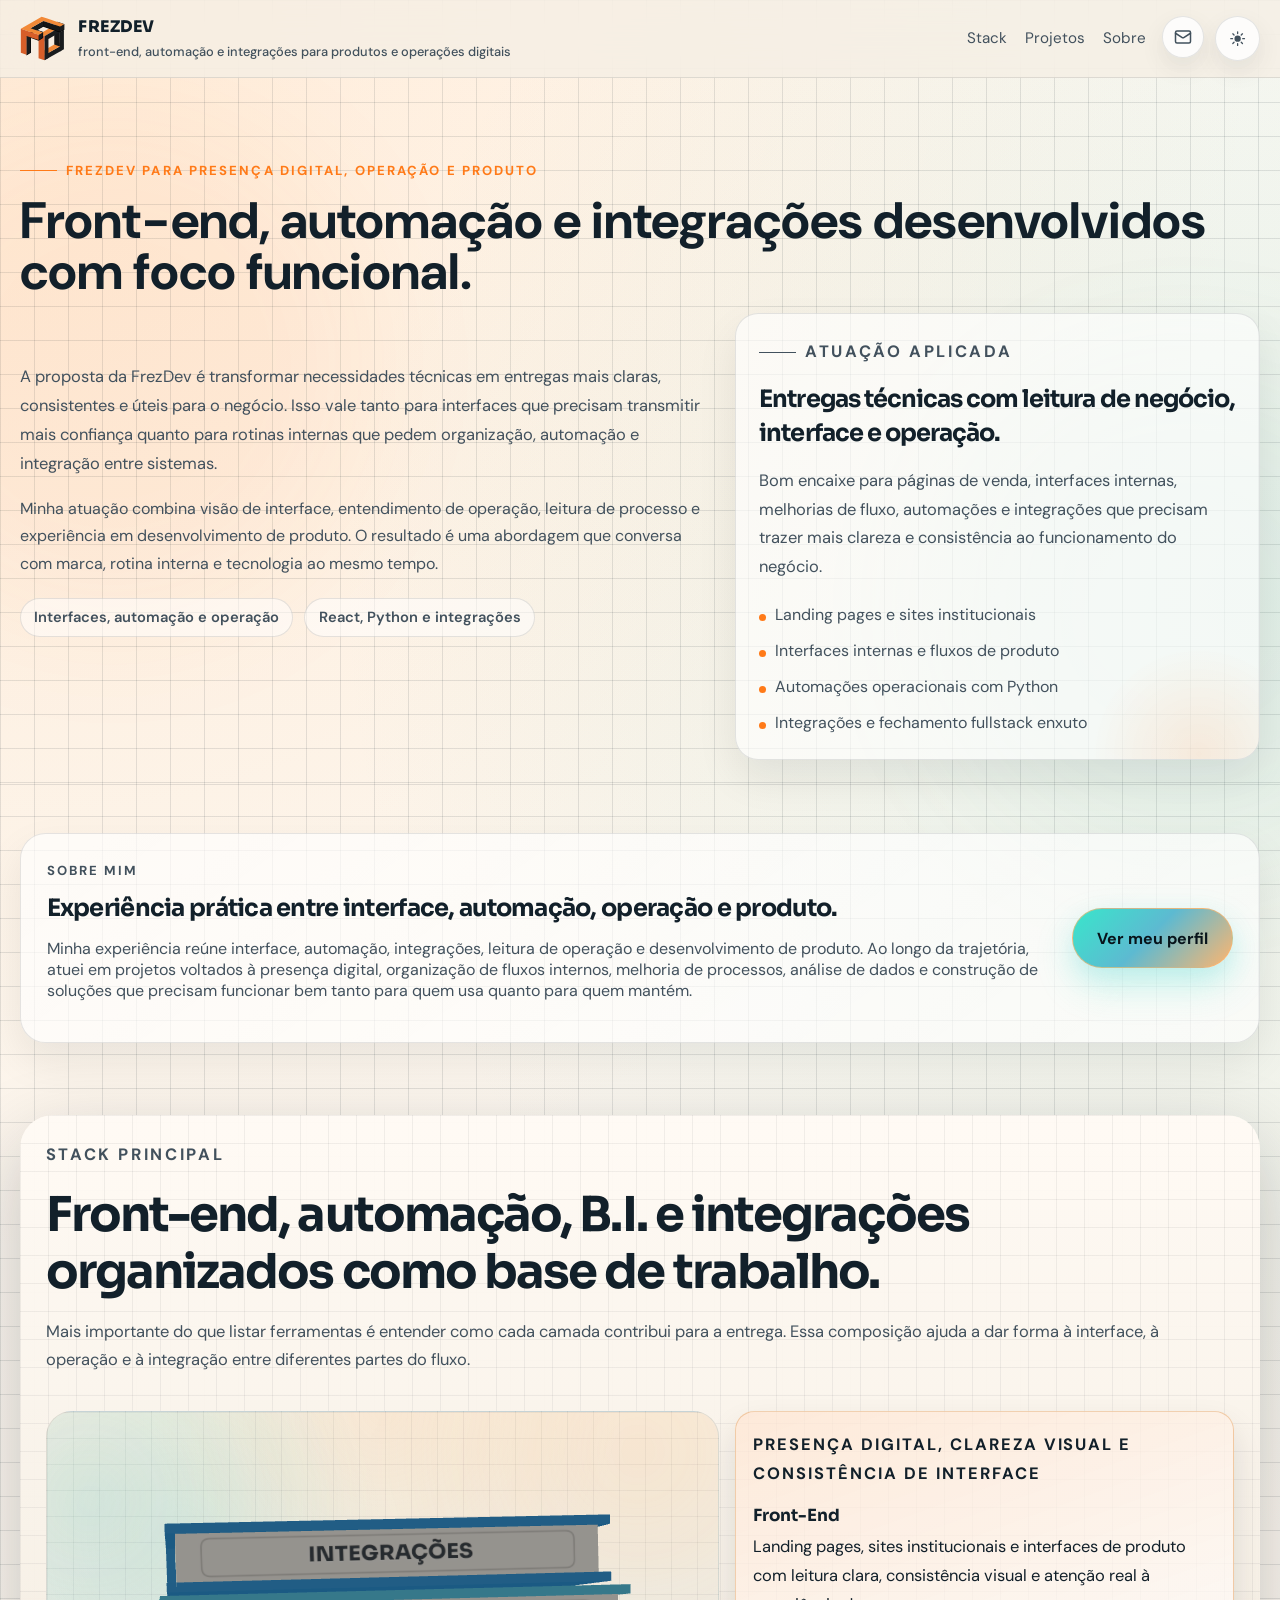
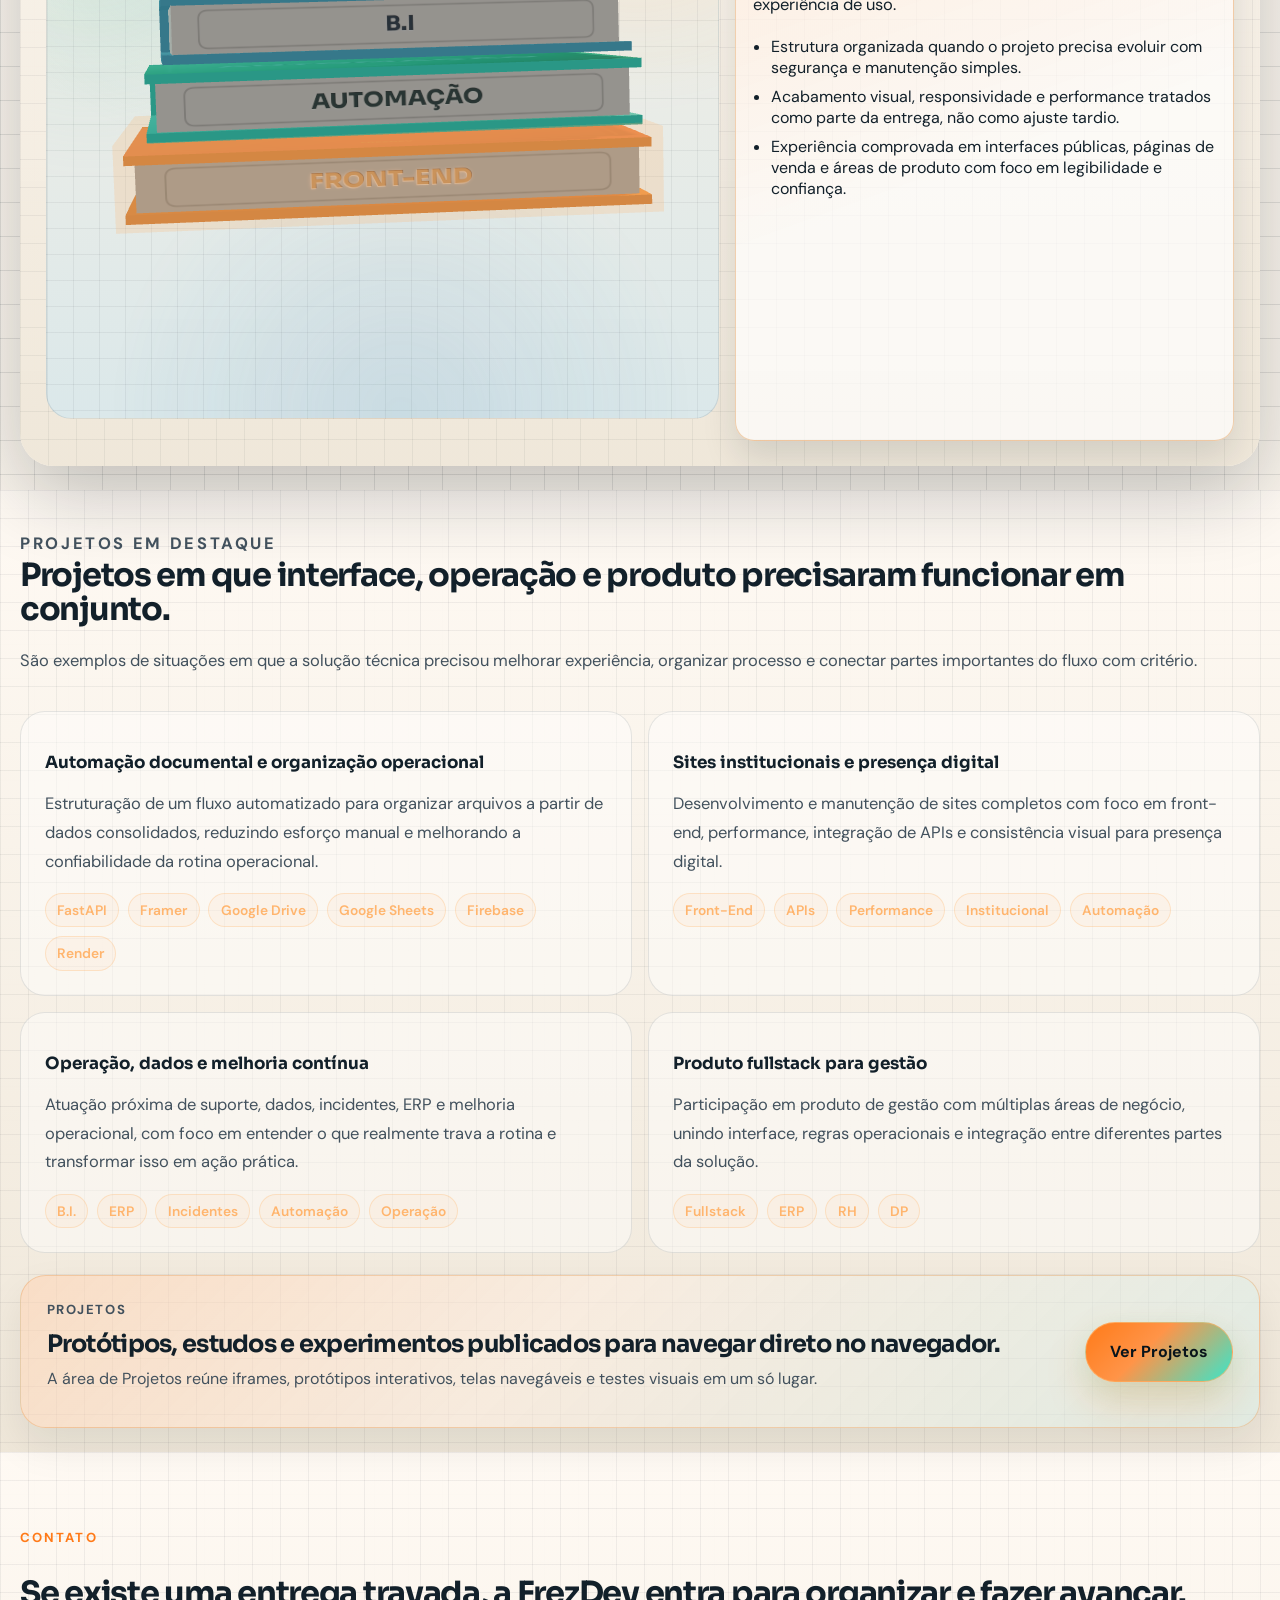
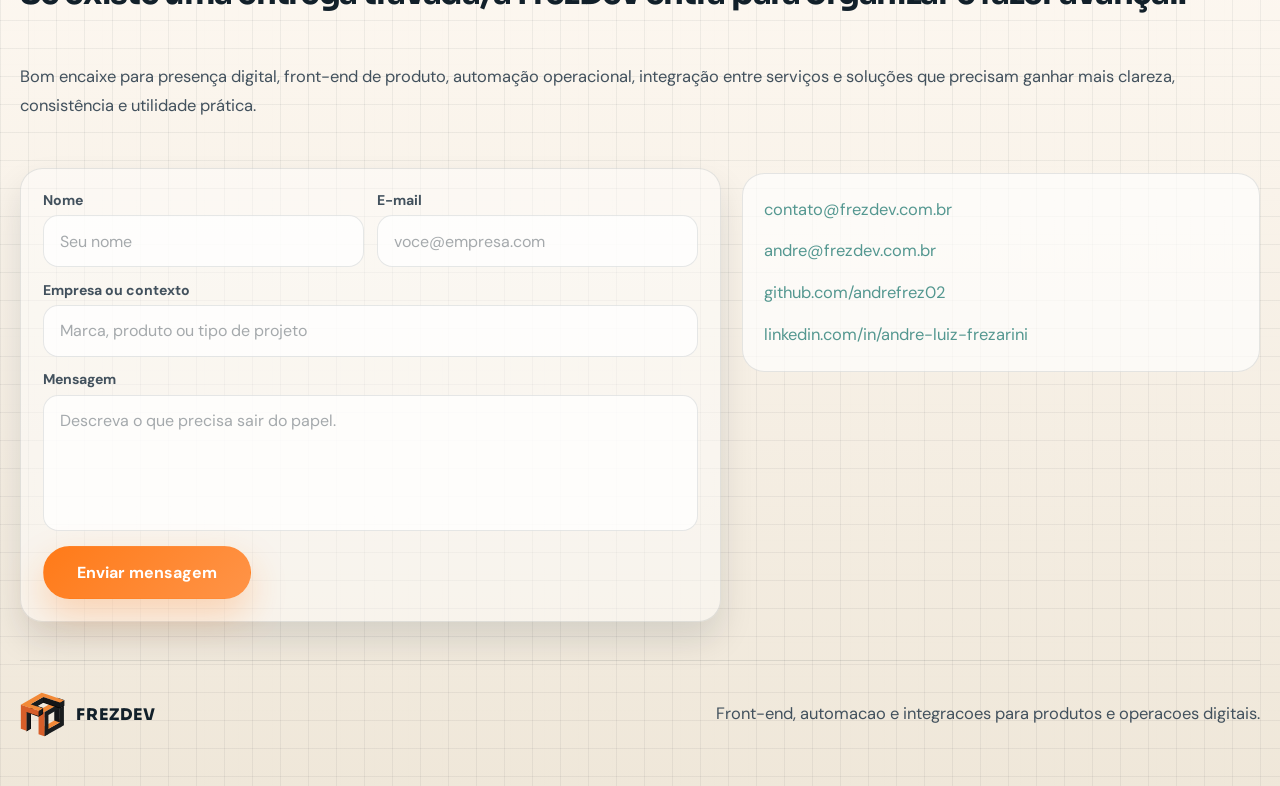
==== commit e9d07d8a: "Deploy from Ace2Z c42bbe9982242aaa67f7e6283caee40fa79d706f" ====
--- a/index.html
+++ b/index.html
@@ -92,9 +92,9 @@
   </script>
   <script type="module" crossorigin src="/assets/react-vendor-i_nGBwMY.js"></script>
   <script type="module" crossorigin src="/assets/vendor-ydrMnpYe.js"></script>
-  <script type="module" crossorigin src="/assets/useSiteTheme-FXeiMxRm.js"></script>
-  <script type="module" crossorigin src="/assets/main-Cs3oM4DJ.js"></script>
-  <link rel="stylesheet" crossorigin href="/assets/main-C-3ya04B.css">
+  <script type="module" crossorigin src="/assets/useSiteTheme-CQvym0Ho.js"></script>
+  <script type="module" crossorigin src="/assets/main-BaUaIVtV.js"></script>
+  <link rel="stylesheet" crossorigin href="/assets/main-ADQuOJ-I.css">
 </head>
 
 <body>
--- a/assets/main-ADQuOJ-I.css
+++ b/assets/main-ADQuOJ-I.css
@@ -0,0 +1 @@
+:root{color-scheme:light;--paper: #f5efe4;--paper-strong: #fffaf4;--ink: #12202a;--ink-soft: #42515d;--ink-muted: #667481;--line: rgba(18, 32, 42, .11);--line-strong: rgba(18, 32, 42, .16);--surface: rgba(255, 255, 255, .62);--surface-strong: rgba(255, 255, 255, .8);--surface-muted: rgba(255, 255, 255, .52);--night: #0d1720;--night-soft: #162432;--night-line: rgba(255, 255, 255, .09);--night-text: rgba(255, 255, 255, .74);--accent: #ff7a18;--accent-soft: #ffb56e;--teal: #6ec5b8;--teal-soft: #d7f5ef;--blue-soft: #a8c3d2;--white: #ffffff;--shadow-soft: 0 24px 70px rgba(17, 26, 34, .12);--shadow-card: 0 18px 42px rgba(12, 20, 29, .08);--shadow-panel: 0 28px 80px rgba(12, 22, 30, .24);--logo-top: #f28937;--logo-right-outside: #191c1e;--logo-right-inside: #151617;--logo-left: #d75e29;--logo-shadow: #000000;--themed-panel-grid: rgba(18, 32, 42, .06);--themed-panel-start: rgba(255, 250, 244, .96);--themed-panel-end: rgba(239, 231, 217, .98);--themed-panel-ink: var(--ink);--themed-panel-text: var(--ink-soft);--themed-panel-border: rgba(18, 32, 42, .1);--themed-panel-surface: rgba(255, 255, 255, .44);--themed-panel-surface-strong: rgba(255, 255, 255, .66);--themed-input-surface: rgba(255, 255, 255, .74);--themed-input-surface-focus: rgba(255, 255, 255, .92);--themed-input-placeholder: rgba(18, 32, 42, .38);--themed-link: color-mix(in srgb, var(--teal) 72%, var(--ink) 28%);--stack-viewport-grid: rgba(18, 32, 42, .06);--stack-viewport-start: #f7f0e4;--stack-viewport-end: #dbe8ea;--stack-detail-ink: var(--ink);--stack-detail-shadow: 0 18px 34px rgba(12, 22, 30, .12)}[data-theme=dark]{color-scheme:dark;--paper: #0f1115;--paper-strong: #171b22;--ink: #f5efe6;--ink-soft: rgba(231, 237, 243, .74);--ink-muted: rgba(231, 237, 243, .55);--line: rgba(255, 255, 255, .08);--line-strong: rgba(255, 255, 255, .12);--surface: rgba(255, 255, 255, .05);--surface-strong: rgba(22, 29, 36, .92);--surface-muted: rgba(255, 255, 255, .04);--shadow-soft: 0 28px 70px rgba(0, 0, 0, .24);--shadow-card: 0 16px 40px rgba(0, 0, 0, .24);--shadow-panel: 0 28px 80px rgba(0, 0, 0, .34);--logo-right-outside: #b8d4e4;--logo-right-inside: #a8c3d2;--themed-panel-grid: rgba(255, 255, 255, .04);--themed-panel-start: rgba(10, 18, 27, .98);--themed-panel-end: rgba(14, 24, 35, .98);--themed-panel-ink: var(--white);--themed-panel-text: rgba(255, 255, 255, .74);--themed-panel-border: rgba(255, 255, 255, .08);--themed-panel-surface: rgba(255, 255, 255, .04);--themed-panel-surface-strong: rgba(255, 255, 255, .05);--themed-input-surface: rgba(8, 14, 21, .52);--themed-input-surface-focus: rgba(10, 17, 25, .7);--themed-input-placeholder: rgba(255, 255, 255, .4);--themed-link: var(--teal-soft);--stack-viewport-grid: rgba(255, 255, 255, .04);--stack-viewport-start: #101c27;--stack-viewport-end: #091119;--stack-detail-ink: rgba(255, 255, 255, .8);--stack-detail-shadow: 0 18px 34px rgba(5, 10, 14, .18)}*{box-sizing:border-box}html{scroll-behavior:smooth}body{margin:0;min-width:320px;min-height:100vh;font-family:DM Sans,sans-serif;color:var(--ink);background-size:34px 34px,34px 34px,auto,auto,auto;overflow-x:hidden;background-image:linear-gradient(var(--line) 1px,transparent 1px),linear-gradient(90deg,var(--line) 1px,transparent 1px),radial-gradient(circle at top left,rgba(255,181,110,.22),transparent 30%),radial-gradient(circle at right 15%,rgba(110,197,184,.16),transparent 26%),linear-gradient(180deg,var(--paper-strong) 0%,var(--paper) 100%)}a{color:inherit;text-decoration:none}button,input,textarea,select{font:inherit;color:inherit}img,svg{display:block}#root{min-height:100vh}.page-shell{position:relative}.ambient{position:fixed;inset:auto;width:32rem;height:32rem;border-radius:999px;filter:blur(70px);opacity:.2;pointer-events:none;z-index:0}.ambient-left{top:7rem;left:-9rem;background:#ff7a1852}.ambient-right{top:22rem;right:-10rem;background:#6ec5b847}.container{width:min(1240px,100% - 2.4rem);margin:0 auto;position:relative;z-index:1}.section{padding:1.5rem 0}.section-light{border-top:1px solid var(--line)}.section-dark{background-image:linear-gradient(90deg,var(--themed-panel-grid) 1px,transparent 1px),linear-gradient(var(--themed-panel-grid) 1px,transparent 1px),linear-gradient(180deg,var(--themed-panel-start) 0%,var(--themed-panel-end) 100%);background-size:28px 28px,28px 28px,auto;color:var(--themed-panel-ink)}.topbar{position:sticky;top:0;z-index:30;-webkit-backdrop-filter:blur(18px);backdrop-filter:blur(18px);background:color-mix(in srgb,var(--paper) 78%,transparent);border-bottom:1px solid var(--line);transition:background .22s ease,border-color .22s ease,box-shadow .22s ease}.topbar.is-condensed{background:color-mix(in srgb,var(--paper) 90%,transparent);box-shadow:0 14px 34px #0c141d1f}.topbar-inner{display:flex;align-items:center;justify-content:space-between;gap:1.4rem;padding:1rem 0;transition:padding .22s ease,gap .22s ease}.topbar-brand-wrap{display:flex;align-items:center;gap:.85rem;min-width:0;flex:1 1 auto}.topnav-links{display:flex;align-items:center}.topnav-links{justify-content:flex-end;gap:.9rem 1.15rem;flex-wrap:wrap;width:max-content}.topnav-actions{gap:.7rem;display:flex;flex:none}.topnav{display:flex;align-items:center;justify-content:flex-end;margin-left:auto;gap:1rem;font-size:.95rem;color:var(--ink-soft);transition:gap .22s ease,font-size .22s ease}.topnav a{white-space:nowrap;transition:color .2s ease,transform .2s ease}.topnav a:hover{color:var(--ink);transform:translateY(-1px)}.topnav-actions-mobile{display:none;margin-left:auto}.brand-subtitle small{width:fit-content;white-space:nowrap}.brand-subtitle__mobile,.brand-subtitle__tablet{display:none}.brand-subtitle__desktop{display:inline-block}.brand{display:inline-flex;align-items:center;gap:.85rem;min-width:0;flex:1 1 auto;font-family:Sora,sans-serif;font-weight:800;letter-spacing:.03em;transition:gap .22s ease}.brand-mark{width:2.8rem;height:2.8rem;flex:none;transition:width .22s ease,height .22s ease}.brand-mark .logo-top{fill:var(--logo-top)}.brand-mark .logo-right-outside{fill:var(--logo-right-outside)}.brand-mark .logo-right-inside{fill:var(--logo-right-inside)}.brand-mark .logo-left{fill:var(--logo-left)}.brand-mark .logo-shadow{fill:var(--logo-shadow)}.brand span{display:flex;flex-direction:column;gap:.15rem}.brand small{font-family:DM Sans,sans-serif;font-size:.8rem;font-weight:500;color:var(--ink-soft);letter-spacing:0;max-height:1.8rem;opacity:1;transition:max-height .22s ease,opacity .2s ease}.topbar.is-condensed .topbar-inner{padding:.58rem 0;gap:1rem}.topbar.is-condensed .brand{gap:.7rem}.topbar.is-condensed .brand-mark{width:2.32rem;height:2.32rem}.topbar.is-condensed .brand small{max-height:0;opacity:0}.nav-cta,.theme-toggle{border:1px solid var(--line);background:var(--surface-strong);transition:transform .2s ease,border-color .2s ease,background .2s ease,box-shadow .2s ease}.nav-cta{display:inline-grid;place-items:center;width:2.6rem;height:2.6rem;padding:0;border-radius:50%;cursor:pointer;box-shadow:0 10px 24px #0c141d14}.theme-toggle{display:inline-grid;place-items:center;width:2.8rem;height:2.8rem;padding:0;border-radius:50%;cursor:pointer;box-shadow:0 10px 24px #0c141d14}.theme-toggle:hover,.theme-toggle:focus-visible,.nav-cta:hover,.nav-cta:focus-visible{transform:translateY(-1px);border-color:color-mix(in srgb,var(--accent) 35%,var(--line))}.theme-toggle-icon{width:1.08rem;height:1.08rem}.topbar.is-condensed .topnav{gap:.82rem;font-size:.91rem}.topbar.is-condensed .topnav-links{gap:.72rem .95rem}.topbar.is-condensed .theme-toggle{width:2.55rem;height:2.55rem}@media (max-width: 900px){.brand-subtitle__desktop,.brand-subtitle__mobile{display:none}.brand-subtitle__tablet{display:inline-block}.topbar-brand-wrap{width:100%}.topbar-inner{flex-wrap:wrap;align-items:center}.topnav{width:100%;margin-left:0;flex-wrap:wrap;justify-content:space-between;gap:.8rem}.topnav-links{justify-content:center;gap:.8rem 1rem;flex:1 1 24rem}.topnav-actions{margin-left:auto}}@media (max-width: 520px){.topnav-actions-mobile{display:flex}.topnav>.topnav-actions{display:none}.brand-subtitle__desktop,.brand-subtitle__tablet{display:none}.brand-subtitle__mobile{display:inline-block}.brand{align-items:flex-start;min-width:0}.brand small{line-height:1.35}.topnav{gap:.65rem .9rem;font-size:.92rem}.topnav-links{gap:.65rem .9rem}.theme-toggle{width:2.5rem;height:2.5rem}}.footer{padding-top:4.8rem;padding-bottom:2.5rem}.footer h2{margin:0 0 1.3rem;font-family:Sora,sans-serif;line-height:1.04;letter-spacing:-.04em;font-size:clamp(2.2rem,2.8vw,3.8rem)}.footer-grid{display:grid;grid-template-columns:minmax(0,1.15fr) minmax(300px,.85fr);gap:1.3rem;align-items:start}.footer-grid.is-contacts-only{grid-template-columns:minmax(0,1fr)}.footer-grid.is-contacts-only .contact-panel{max-width:min(38rem,100%);margin-top:0}.footer-copy,.contact-panel a,.footer-bottom p{font-size:1.03rem;line-height:1.75}.footer-copy,.footer-bottom p{color:var(--themed-panel-text)}.footer-intro{display:grid;gap:.95rem}.footer-cta{margin-top:1.6rem}.contact-form{display:grid;gap:.95rem;margin-top:1rem;padding:1.35rem;border-radius:1.4rem;border:1px solid var(--themed-panel-border);background:var(--themed-panel-surface);box-shadow:var(--stack-detail-shadow)}.contact-form-grid{display:grid;grid-template-columns:repeat(2,minmax(0,1fr));gap:.85rem}.contact-field{display:grid;gap:.4rem}.contact-field span,.contact-form-note,.contact-feedback{font-size:.88rem}.contact-field span{color:var(--themed-panel-text);font-weight:700}.contact-field input,.contact-field textarea{width:100%;border:1px solid var(--themed-panel-border);border-radius:.95rem;background:var(--themed-input-surface);color:var(--themed-panel-ink);padding:.9rem 1rem;resize:none;transition:border-color .2s ease,transform .2s ease,background .2s ease}.contact-field input::placeholder,.contact-field textarea::placeholder{color:var(--themed-input-placeholder)}.contact-field input:focus,.contact-field textarea:focus{outline:none;border-color:#ffb56e7a;background:var(--themed-input-surface-focus);transform:translateY(-1px)}.contact-field-full{grid-column:1/-1}.contact-field-hidden{position:absolute;width:1px;height:1px;overflow:hidden;opacity:0;pointer-events:none}.contact-form-actions{display:flex;flex-wrap:wrap;align-items:center;gap:.8rem 1rem}.contact-submit{min-width:13rem}.contact-submit:disabled{cursor:wait;opacity:.72;transform:none}.contact-form-note{margin:0;color:var(--themed-panel-text);line-height:1.55}.contact-feedback{margin:0;padding:.82rem .95rem;border-radius:.95rem;border:1px solid transparent;line-height:1.55}.contact-feedback.is-success{border-color:#6ec5b847;background:#6ec5b81f;color:var(--teal-soft)}.contact-feedback.is-error{border-color:#ff7a1847;background:#ff7a181f;color:#ffd6bb}.contact-panel{display:grid;gap:.8rem;padding:1.35rem;border-radius:1.4rem;border:1px solid var(--themed-panel-border);background:var(--themed-panel-surface-strong);margin-top:1.3rem}.contact-location{margin:0;color:var(--themed-panel-text);font-weight:600}.contact-panel a{color:var(--themed-link);word-break:break-word;transition:color .2s ease,transform .2s ease}.contact-panel a:hover{transform:translateY(-1px)}.footer-contact-trigger{width:fit-content;margin-bottom:.15rem;cursor:pointer}.footer-bottom{display:flex;align-items:center;justify-content:space-between;gap:1rem;margin-top:2.4rem;padding-top:1.4rem;border-top:1px solid var(--themed-panel-border)}.footer-brand-lockup{display:inline-flex;align-items:center;gap:.7rem;font-family:Sora,sans-serif;font-weight:800;letter-spacing:.06em}.footer-contact-modal-backdrop{position:fixed;top:0;right:0;bottom:0;left:0;z-index:80;display:grid;place-items:center;padding:.8rem;background:#080e15b8;-webkit-backdrop-filter:blur(14px);backdrop-filter:blur(14px);animation:footer-contact-backdrop-enter .2s ease both}[data-theme=light] .footer-contact-modal-backdrop{background:#12202a4d}.footer-contact-modal-backdrop.is-leaving{animation:footer-contact-backdrop-leave .22s ease both}.footer-contact-modal-dialog{width:min(40rem,100%);max-height:calc(100vh - 1.6rem);overflow:auto;padding:1.2rem;border-radius:1.35rem;border:1px solid color-mix(in srgb,var(--line-strong) 84%,transparent);background:linear-gradient(180deg,color-mix(in srgb,var(--surface-strong) 96%,var(--paper-strong)),color-mix(in srgb,var(--surface) 92%,var(--paper)));box-shadow:0 24px 80px color-mix(in srgb,var(--night) 30%,transparent);color:var(--ink);animation:footer-contact-dialog-enter .26s cubic-bezier(.22,1,.36,1) both}.footer-contact-modal-backdrop.is-leaving .footer-contact-modal-dialog{animation:footer-contact-dialog-leave .22s ease both}.footer-contact-modal-head{display:flex;align-items:flex-start;justify-content:space-between;gap:1rem;margin-bottom:1rem}.footer-contact-modal-copy{display:grid;gap:.45rem}.footer-contact-modal-copy h3{margin:0;font-family:Sora,sans-serif;font-size:clamp(1.35rem,2vw,1.85rem)}.footer-contact-modal-copy p{margin:0;color:var(--ink-soft);line-height:1.7}.footer-contact-close{display:inline-flex;align-items:center;justify-content:center;min-height:2.8rem;padding:.7rem 1rem;border-radius:999px;border:1px solid color-mix(in srgb,var(--line-strong) 84%,transparent);background:color-mix(in srgb,var(--surface-strong) 92%,transparent);color:var(--ink);font-weight:700;cursor:pointer;transition:transform .2s ease,border-color .2s ease,background .2s ease}.footer-contact-close:hover,.footer-contact-close:focus-visible{transform:translateY(-1px);border-color:color-mix(in srgb,var(--accent) 34%,var(--line-strong));background:color-mix(in srgb,var(--accent-soft) 18%,var(--surface-strong))}.footer-contact-form{margin-top:0}.back-to-top{position:fixed;right:clamp(1rem,2.4vw,1.55rem);bottom:clamp(1rem,2.4vw,1.55rem);z-index:60;display:inline-flex;align-items:center;justify-content:center;width:3.15rem;height:3.15rem;border:1px solid color-mix(in srgb,var(--line-strong) 82%,transparent);border-radius:999px;background:color-mix(in srgb,var(--surface-strong) 86%,transparent);color:var(--ink);box-shadow:0 18px 42px color-mix(in srgb,var(--night) 20%,transparent);-webkit-backdrop-filter:blur(16px);backdrop-filter:blur(16px);cursor:pointer;opacity:0;pointer-events:none;transform:translateY(16px) scale(.94);transition:opacity .22s ease,transform .22s ease,border-color .2s ease,background .2s ease}.back-to-top.is-visible{opacity:1;pointer-events:auto;transform:translateY(0) scale(1);animation:back-to-top-pulse 2.8s ease-in-out infinite alternate}.back-to-top:hover,.back-to-top:focus-visible{transform:translateY(-2px) scale(1.02);border-color:color-mix(in srgb,var(--accent) 32%,var(--line-strong));background:color-mix(in srgb,var(--accent-soft) 14%,var(--surface-strong))}.back-to-top:focus-visible{outline:none}@keyframes footer-contact-backdrop-enter{0%{opacity:0}to{opacity:1}}@keyframes footer-contact-backdrop-leave{0%{opacity:1}to{opacity:0}}@keyframes footer-contact-dialog-enter{0%{opacity:0;transform:translateY(18px) scale(.985)}to{opacity:1;transform:translateY(0) scale(1)}}@keyframes footer-contact-dialog-leave{0%{opacity:1;transform:translateY(0) scale(1)}to{opacity:0;transform:translateY(14px) scale(.988)}}@keyframes back-to-top-pulse{0%{box-shadow:0 18px 42px color-mix(in srgb,var(--night) 20%,transparent)}to{box-shadow:0 24px 54px color-mix(in srgb,var(--night) 28%,transparent)}}@media (max-width: 1120px){.footer-grid{grid-template-columns:1fr}}@media (max-width: 900px){.contact-form-grid{grid-template-columns:1fr}}@media (max-width: 720px){.footer h2{letter-spacing:-.05em}.footer-bottom{flex-direction:column;align-items:flex-start}.footer-contact-modal-dialog{padding:1rem;border-radius:1.1rem}}@media (max-width: 520px){.footer-contact-modal-head{flex-direction:column;align-items:flex-start}.back-to-top{width:2.95rem;height:2.95rem}.footer-contact-close,.footer-contact-trigger{width:100%}}.hero{padding-top:4.8rem}.hero-grid{display:grid;grid-template-columns:minmax(0,1.08fr) minmax(320px,.82fr);gap:1.5rem;align-items:start}.hero-copy,.hero-side-panel,.stack-panel,.proof-card,.offer-card,.case-card,.journey-card,.journey-summary-card,.process-card,.contact-panel{animation:rise-in .7s ease both}.topbar{animation:topbar-arrive .56s cubic-bezier(.22,1,.36,1) both}.footer-intro,.footer-bottom,.section-head,.shelf-subsection-head,.shelf-hero-stage,.shelf-embed-card,.profile-hero-stage,.profile-card,.profile-live-highlight,.repo-card,.activity-feed-card,.activity-feed-item,.contribution-panel{animation:rise-in .78s cubic-bezier(.22,1,.36,1) both}.footer-bottom,.profile-overview-grid>:nth-child(2),.profile-trajectory-grid>:nth-child(2),.profile-activity-stage>:nth-child(2),.repo-grid>:nth-child(2n),.shelf-embed-grid>:nth-child(2n){animation-delay:.08s}.repo-grid>:nth-child(3n),.shelf-embed-grid>:nth-child(3n){animation-delay:.14s}.hero-copy{padding-top:1.7rem}.eyebrow,.section-label,.panel-kicker{display:inline-flex;align-items:center;gap:.55rem;margin:0 0 1rem;font-size:.82rem;font-weight:700;letter-spacing:.16em;text-transform:uppercase;color:var(--accent)}.eyebrow:before,.panel-kicker:before{content:"";width:2.3rem;height:1px;background:currentColor}.hero-copy h1,.hero-side-panel h2,.section-head h2,.stack-panel h2{margin:0;font-family:Sora,sans-serif;line-height:1.04;letter-spacing:-.04em}.hero.section h1{font-size:clamp(3rem,4vw,4.2rem);line-height:1;margin:0 0 1rem}.hero-copy h1{font-size:clamp(3rem,6vw,5.8rem)}.hero-side-panel h2{font-size:clamp(1.5rem,3vw,.5rem);line-height:1.4}.lead,.section-head p,.stack-panel p,.case-card p,.offer-card p,.journey-card p,.process-card p,.hero-side-panel p,.proof-card span{font-size:1.03rem;line-height:1.75;color:var(--ink-soft)}.lead{max-width:48rem;margin:1.45rem 0 0}.hero-context{max-width:46rem;margin:1rem 0 0;color:var(--ink-soft);line-height:1.72}.hero-actions{display:flex;flex-wrap:wrap;gap:.9rem;margin:2.4rem 0 1.4rem}.hero-badges{display:flex;flex-wrap:wrap;gap:.7rem;margin-top:1.3rem;margin-bottom:1.3rem}.hero-badges span{padding:.52rem .82rem;border-radius:999px;border:1px solid var(--line);background:var(--surface-muted);color:var(--ink-soft);font-size:.92rem;font-weight:600}.button{display:inline-flex;align-items:center;justify-content:center;min-height:3.35rem;padding:.88rem 1.25rem;border-radius:999px;border:1px solid transparent;font-weight:700;transition:transform .2s ease,box-shadow .2s ease,background .2s ease}.button:hover{transform:translateY(-2px)}.button-primary{color:var(--white);background:linear-gradient(135deg,var(--accent) 0%,#ff9448 100%);box-shadow:0 16px 36px #ff7a1847}.button-secondary{color:var(--ink);border-color:var(--line);background:var(--surface-strong)}.proof-grid,.offer-grid,.case-grid,.process-grid,.profile-grid{display:grid;gap:1rem}.proof-grid{grid-template-columns:repeat(2,minmax(0,1fr))}.proof-card,.hero-side-panel,.offer-card,.profile-card,.journey-card,.process-card{padding:1.35rem;border-radius:1.45rem;background:var(--surface);border:1px solid var(--line);box-shadow:var(--shadow-card)}.proof-card strong,.offer-card h3,.profile-card h3,.case-card h3,.journey-card h3,.process-card h3,.stack-detail-card h3{display:block;margin-bottom:.45rem;font-family:Sora,sans-serif;font-size:1.05rem}.hero-side-panel{padding:1.45rem;position:relative;overflow:hidden;margin-bottom:1.5rem}.hero-side-panel:after{content:"";position:absolute;inset:auto -10% -24% auto;width:14rem;height:14rem;border-radius:50%;background:radial-gradient(circle,rgba(255,122,24,.12),transparent 68%);pointer-events:none}.hero-focus-list{display:grid;gap:.7rem;margin:1.3rem 0 0;padding:0;list-style:none}.hero-focus-list li{position:relative;padding-left:1rem;color:var(--ink-soft);line-height:1.55}.hero-focus-list li:before{content:"";position:absolute;top:.7rem;left:0;width:.42rem;height:.42rem;border-radius:999px;background:var(--accent)}.stack-showcase-section{min-height:100svh;display:grid;align-items:center}.stack-panel{padding:1.5rem;border-radius:2.1rem;background:linear-gradient(90deg,var(--themed-panel-grid) 1px,transparent 1px),linear-gradient(var(--themed-panel-grid) 1px,transparent 1px),linear-gradient(180deg,var(--themed-panel-start) 0%,var(--themed-panel-end) 100%);background-size:28px 28px,28px 28px,auto;color:var(--themed-panel-ink);box-shadow:var(--shadow-panel);overflow:hidden}.stack-panel-fullscreen{min-height:calc(100svh - 8rem);padding:clamp(1.2rem,2vw,2rem);display:grid;align-content:start}.stack-panel-copy{margin-bottom:1.2rem}.stack-panel-copy-wide{max-width:72rem}.stack-panel-copy p{color:var(--themed-panel-text)}.stack-panel h2{font-size:clamp(3rem,3.5vw,3.8rem);line-height:1.2;margin:0 0 1rem}.stack-interactive-layout{display:grid;grid-template-columns:minmax(0,1.08fr) minmax(320px,.8fr);gap:1rem;align-items:stretch}.stack-viewport{position:relative;height:clamp(22rem,70vh,38rem);border-radius:1.6rem;isolation:isolate;touch-action:none;overscroll-behavior:contain;user-select:none;-webkit-user-select:none;background:linear-gradient(90deg,var(--stack-viewport-grid) 1px,transparent 1px),linear-gradient(var(--stack-viewport-grid) 1px,transparent 1px),radial-gradient(circle at top,rgba(255,181,110,.16),transparent 34%),radial-gradient(circle at 20% 20%,rgba(110,197,184,.12),transparent 28%),linear-gradient(180deg,var(--stack-viewport-start) 0%,var(--stack-viewport-end) 100%);background-size:26px 26px,26px 26px,auto,auto,auto;border:1px solid var(--themed-panel-border);overflow:hidden}.stack-viewport:before,.stack-viewport:after{content:"";position:absolute;pointer-events:none}.stack-viewport:before{top:-18%;right:-18%;bottom:-18%;left:-18%;z-index:0;background:radial-gradient(circle at 18% 24%,rgba(110,197,184,.22),transparent 28%),radial-gradient(circle at 78% 18%,rgba(255,181,110,.2),transparent 26%),radial-gradient(circle at 52% 86%,rgba(77,136,177,.16),transparent 34%);filter:blur(24px);opacity:.9;transform-origin:center;animation:stack-ambient-drift 18s ease-in-out infinite alternate}.stack-viewport:after{top:0;right:0;bottom:0;left:0;z-index:0;background:radial-gradient(circle at 50% 0%,rgba(255,255,255,.08),transparent 40%),linear-gradient(135deg,rgba(255,255,255,.035),transparent 42%,rgba(255,255,255,.02) 70%,transparent 100%);mix-blend-mode:screen;opacity:.52;animation:stack-sheen-drift 12s ease-in-out infinite alternate}.stack-viewport canvas{position:relative;z-index:1;border-radius:inherit;touch-action:none}@keyframes stack-ambient-drift{0%{transform:translate3d(-4%,-2%,0) scale(1)}50%{transform:translate3d(3%,4%,0) scale(1.05)}to{transform:translate3d(6%,-3%,0) scale(1.08)}}@keyframes stack-sheen-drift{0%{transform:translate3d(-2%,0,0) scale(1);opacity:.38}50%{transform:translate3d(1.5%,-1%,0) scale(1.03);opacity:.56}to{transform:translate3d(3%,1%,0) scale(1.05);opacity:.42}}.stack-debug-panel{position:fixed;right:1rem;bottom:1rem;z-index:3;width:min(35rem,100% - 2rem);padding:.95rem;border-radius:1rem;border:1px solid rgba(255,255,255,.12);background:#060d13e0;-webkit-backdrop-filter:blur(16px);backdrop-filter:blur(16px);box-shadow:0 18px 34px #00000047;color:var(--white);height:30rem;overflow:auto;display:none}.stack-debug-panel.is-active{display:block}.stack-debug-header{display:flex;align-items:flex-start;justify-content:space-between;gap:.8rem}.stack-debug-header strong,.stack-debug-group h3{font-family:Sora,sans-serif}.stack-debug-header strong{display:block;font-size:.95rem}.stack-debug-header p,.stack-debug-help{margin:.25rem 0 0;color:#ffffffa3;font-size:.76rem;line-height:1.55}.stack-debug-close,.stack-debug-chip,.stack-debug-axis-row button,.stack-debug-primary,.stack-debug-secondary{border:1px solid rgba(255,255,255,.12);background:#ffffff0a;color:var(--white);cursor:pointer;transition:transform .18s ease,border-color .18s ease,background .18s ease}.stack-debug-close:hover,.stack-debug-chip:hover,.stack-debug-axis-row button:hover,.stack-debug-primary:hover,.stack-debug-secondary:hover,.stack-debug-close:focus-visible,.stack-debug-chip:focus-visible,.stack-debug-axis-row button:focus-visible,.stack-debug-primary:focus-visible,.stack-debug-secondary:focus-visible{transform:translateY(-1px);border-color:#ffb56e6b;background:#ffb56e1f}.stack-debug-close{min-height:2rem;padding:.4rem .65rem;border-radius:.6rem;font-size:.76rem;font-weight:700}.stack-debug-readout{display:flex;flex-wrap:wrap;flex-direction:row;gap:.55rem;margin-top:.9rem}.stack-debug-readout div{display:grid;gap:.18rem}.stack-debug-readout span,.stack-debug-step-row span,.stack-debug-axis-row span{color:#ffffffad;font-size:.74rem;font-weight:700;letter-spacing:.05em;text-transform:uppercase}.stack-debug-readout code{font-family:Consolas,SFMono-Regular,monospace;font-size:.83rem;color:var(--teal-soft)}.stack-debug-step-row{display:flex;align-items:center;justify-content:space-between;gap:.8rem;margin-top:.95rem}.stack-debug-step-options{display:flex;flex-wrap:wrap;gap:.35rem}.stack-debug-chip{min-width:3.2rem;min-height:2rem;padding:.35rem .55rem;border-radius:.62rem;font-size:.77rem;font-weight:700}.stack-debug-chip.is-active,.stack-debug-primary{border-color:#ffb56e6b;background:#ffb56e24}.stack-debug-control-groups{display:flex;gap:.7rem;margin-top:.95rem;flex-wrap:wrap;flex-direction:row}.stack-debug-group{padding:.8rem;border-radius:.85rem;background:#ffffff0a;border:1px solid rgba(255,255,255,.08);flex:1 auto}.stack-debug-group h3{margin:0 0 .65rem;font-size:.86rem}.stack-debug-axis-grid{display:grid;gap:.45rem}.stack-debug-axis-row{display:grid;grid-template-columns:minmax(0,1fr) 2rem 2rem;gap:.35rem;align-items:center}.stack-debug-axis-row button{min-height:2rem;border-radius:.55rem;font-size:.95rem;font-weight:800}.stack-debug-actions{display:flex;gap:.55rem;margin-top:.95rem}.stack-debug-primary,.stack-debug-secondary{flex:1;min-height:2.3rem;padding:.5rem .7rem;border-radius:.7rem;font-weight:700}.stack-debug-help{margin-top:.8rem}.stack-loading{display:grid;place-items:center;height:clamp(22rem,60vh,38rem);border-radius:1.6rem;border:1px solid var(--themed-panel-border);background:linear-gradient(90deg,var(--stack-viewport-grid) 1px,transparent 1px),linear-gradient(var(--stack-viewport-grid) 1px,transparent 1px),radial-gradient(circle at top,rgba(255,181,110,.16),transparent 34%),radial-gradient(circle at 20% 20%,rgba(110,197,184,.12),transparent 28%),linear-gradient(180deg,var(--stack-viewport-start) 0%,var(--stack-viewport-end) 100%);background-size:26px 26px,26px 26px,auto,auto,auto;color:var(--themed-panel-text);font-weight:600}.stack-detail-panel{display:grid;gap:.85rem;align-content:start;--stack-accent: var(--accent-soft);--stack-base: var(--accent)}.stack-selector{display:grid;grid-template-columns:repeat(2,minmax(0,1fr));gap:.65rem}.stack-switch{min-height:3.2rem;padding:.78rem .9rem;border-radius:1rem;border:1px solid var(--themed-panel-border);background:var(--themed-panel-surface);color:var(--themed-panel-text);font-weight:700;cursor:pointer;transition:background .2s ease,border-color .2s ease,color .2s ease,transform .2s ease,box-shadow .2s ease}.stack-switch:hover,.stack-switch:focus-visible,.stack-switch.is-active{transform:translateY(-1px);border-color:#ffb56e61;background:#ffb56e1f;color:var(--themed-panel-ink)}.stack-switch.is-active{border-color:color-mix(in srgb,var(--stack-item-accent, var(--stack-accent)) 72%,white 28%);background:linear-gradient(135deg,color-mix(in srgb,var(--stack-item-base, var(--stack-base)) 28%,transparent 72%) 0%,transparent 100%),var(--themed-panel-surface-strong);box-shadow:0 0 0 1px color-mix(in srgb,var(--themed-panel-border) 45%,transparent),0 16px 28px #00000024}.stack-detail-card{padding:1.18rem 1.05rem 1.22rem;border-radius:1.2rem;border:1px solid color-mix(in srgb,var(--stack-accent) 44%,var(--themed-panel-border));background:linear-gradient(160deg,color-mix(in srgb,var(--stack-base) 14%,var(--themed-panel-surface) 86%) 0%,var(--themed-panel-surface) 55%),var(--themed-panel-surface);box-shadow:var(--stack-detail-shadow);height:70vh;max-height:70vh}.stack-detail-kicker{margin:0 0 .6rem;color:var(--stack-accent);font-size:.82rem;font-weight:700;letter-spacing:.12em;text-transform:uppercase}.stack-detail-card h3,.stack-detail-card p,.stack-points{color:var(--stack-detail-ink)}.stack-detail-card p{margin:0}.stack-points{margin:1rem 0 0;padding-left:1.1rem}.stack-points li+li{margin-top:.5rem}.section-head{margin-bottom:2.2rem}.section-head h2,.footer h2{font-size:clamp(2rem,1.5vw,3.8rem);margin-bottom:1.3rem}.section-head p{margin:1rem 0 0}.on-dark p{color:var(--themed-panel-text)}.offer-grid,.profile-grid{grid-template-columns:repeat(2,minmax(0,1fr))}.profile-kicker{margin:0 0 .6rem;color:var(--accent);font-size:.82rem;font-weight:700;letter-spacing:.12em;text-transform:uppercase}.profile-link{margin-top:1.2rem}.case-grid{grid-template-columns:repeat(2,minmax(0,1fr))}.case-card{padding:1.5rem;border-radius:1.55rem;background:var(--themed-panel-surface);border:1px solid var(--themed-panel-border)}.case-card p{color:var(--themed-panel-text)}.projects-cta-card,.about-preview-card{display:grid;gap:1.1rem;align-items:center;padding:clamp(1.35rem,2vw,1.8rem);border-radius:1.6rem;border:1px solid transparent;box-shadow:var(--shadow-card)}.projects-cta-card{grid-template-columns:minmax(0,1fr) auto;margin-top:1.35rem;background:linear-gradient(135deg,#ff7a182e,#ff944814 42%,#6ec5b829),var(--themed-panel-surface);border-color:color-mix(in srgb,rgba(255,181,110,.72) 58%,var(--themed-panel-border))}.projects-cta-card h3,.about-preview-card h2{margin:0 0 .65rem;font-family:Sora,sans-serif;line-height:1.1;letter-spacing:-.03em}.projects-cta-card h3{font-size:clamp(1.5rem,1vw,2.15rem);color:var(--themed-panel-ink)}.projects-cta-card p{margin:0 0 .8rem;color:var(--themed-panel-text)}.button-spotlight{position:relative;margin:auto;width:fit-content;min-height:3.75rem;padding:1rem 1.5rem;border-color:color-mix(in srgb,#ffb56e 65%,transparent);background:linear-gradient(135deg,#ff7a18,#ff9448 42%,#38e6cb);color:#08141b;box-shadow:0 20px 40px #ff7a183d,0 10px 24px #38e6cb29}.button-spotlight:hover,.button-spotlight:focus-visible{transform:translateY(-3px) scale(1.01);box-shadow:0 24px 48px #ff7a1847,0 14px 28px #38e6cb33}.button-spotlight-cool{background:linear-gradient(135deg,#38e6cb,#5dbad1 48%,#ffb56e);box-shadow:0 18px 38px #38e6cb38,0 10px 24px #5dbad12e}.about-preview-section{padding-top:3rem}.about-preview-card{grid-template-columns:minmax(0,1fr) auto;background:linear-gradient(145deg,color-mix(in srgb,var(--surface) 88%,white 12%) 0%,var(--surface) 100%);border-color:var(--line)}.about-preview-card h2{font-size:clamp(1.5rem,1vw,2.15rem)}.about-preview-copy p{color:var(--ink-soft)}.about-preview-note{margin:0;color:var(--ink-soft);line-height:1.75}.about-preview-side{display:grid;gap:1rem;align-content:center;padding:1.1rem;border-radius:1.25rem;background:linear-gradient(160deg,#ff7a1814,#6ec5b81f);border:1px solid var(--line)}.tag-row{display:flex;flex-wrap:wrap;gap:.55rem}.tag{padding:.45rem .7rem;border-radius:999px;border:1px solid rgba(255,181,110,.3);background:#ffb56e14;color:var(--accent-soft);font-size:.86rem;font-weight:600}.two-column-layout{display:grid;grid-template-columns:minmax(0,.9fr) minmax(0,1.1fr);gap:1.2rem;align-items:start}.compact-head{margin-bottom:0}.journey-list{display:grid;gap:1rem}.journey-summary-card{padding:clamp(1.4rem,2vw,1.9rem);border-radius:1.45rem;background:var(--surface);border:1px solid var(--line);box-shadow:var(--shadow-card)}.journey-summary-card p{max-width:62rem;margin:0;font-size:1.06rem;line-height:1.82;color:var(--ink-soft)}.process-grid{grid-template-columns:repeat(3,minmax(0,1fr))}.process-card{position:relative}.process-index{display:inline-flex;margin-bottom:.9rem;color:var(--accent);font-family:Sora,sans-serif;font-size:1.6rem;font-weight:700}@keyframes rise-in{0%{opacity:0;transform:translateY(18px)}to{opacity:1;transform:translateY(0)}}@keyframes topbar-arrive{0%{opacity:0;transform:translateY(-14px)}to{opacity:1;transform:translateY(0)}}@media (prefers-reduced-motion: reduce){.topbar,.footer-intro,.footer-bottom,.section-head,.shelf-subsection-head,.shelf-hero-stage,.shelf-embed-card,.profile-hero-stage,.profile-card,.profile-live-highlight,.repo-card,.activity-feed-card,.activity-feed-item,.contribution-panel,.hero-copy,.hero-side-panel,.stack-panel,.proof-card,.offer-card,.case-card,.journey-card,.journey-summary-card,.process-card,.contact-panel{animation:none}}@media (max-width: 1120px){.hero-grid,.two-column-layout,.stack-interactive-layout,.projects-cta-card,.about-preview-card{grid-template-columns:1fr}.stack-panel-fullscreen{min-height:auto}.process-grid{grid-template-columns:1fr}.stack-panel h2{max-width:none}}@media (max-width: 900px){.proof-grid,.offer-grid,.case-grid,.profile-grid{grid-template-columns:1fr}}@media (max-width: 720px){.container{width:min(100% - 1.3rem,1240px)}.section{padding:4.2rem 0}.hero{padding-top:3.4rem}.hero-copy h1,.section-head h2,.stack-panel h2,.hero-side-panel h2{letter-spacing:-.05em}.stack-selector{grid-template-columns:1fr}.stack-viewport,.stack-loading{height:19rem}.stack-debug-panel{right:.75rem;bottom:.75rem;left:.75rem;width:auto}.stack-debug-control-groups{grid-template-columns:1fr}.stack-panel,.proof-card,.offer-card,.case-card,.journey-card,.process-card,.hero-side-panel{border-radius:1.2rem}}@media (max-width: 520px){.stack-viewport,.stack-loading{height:17.5rem}}
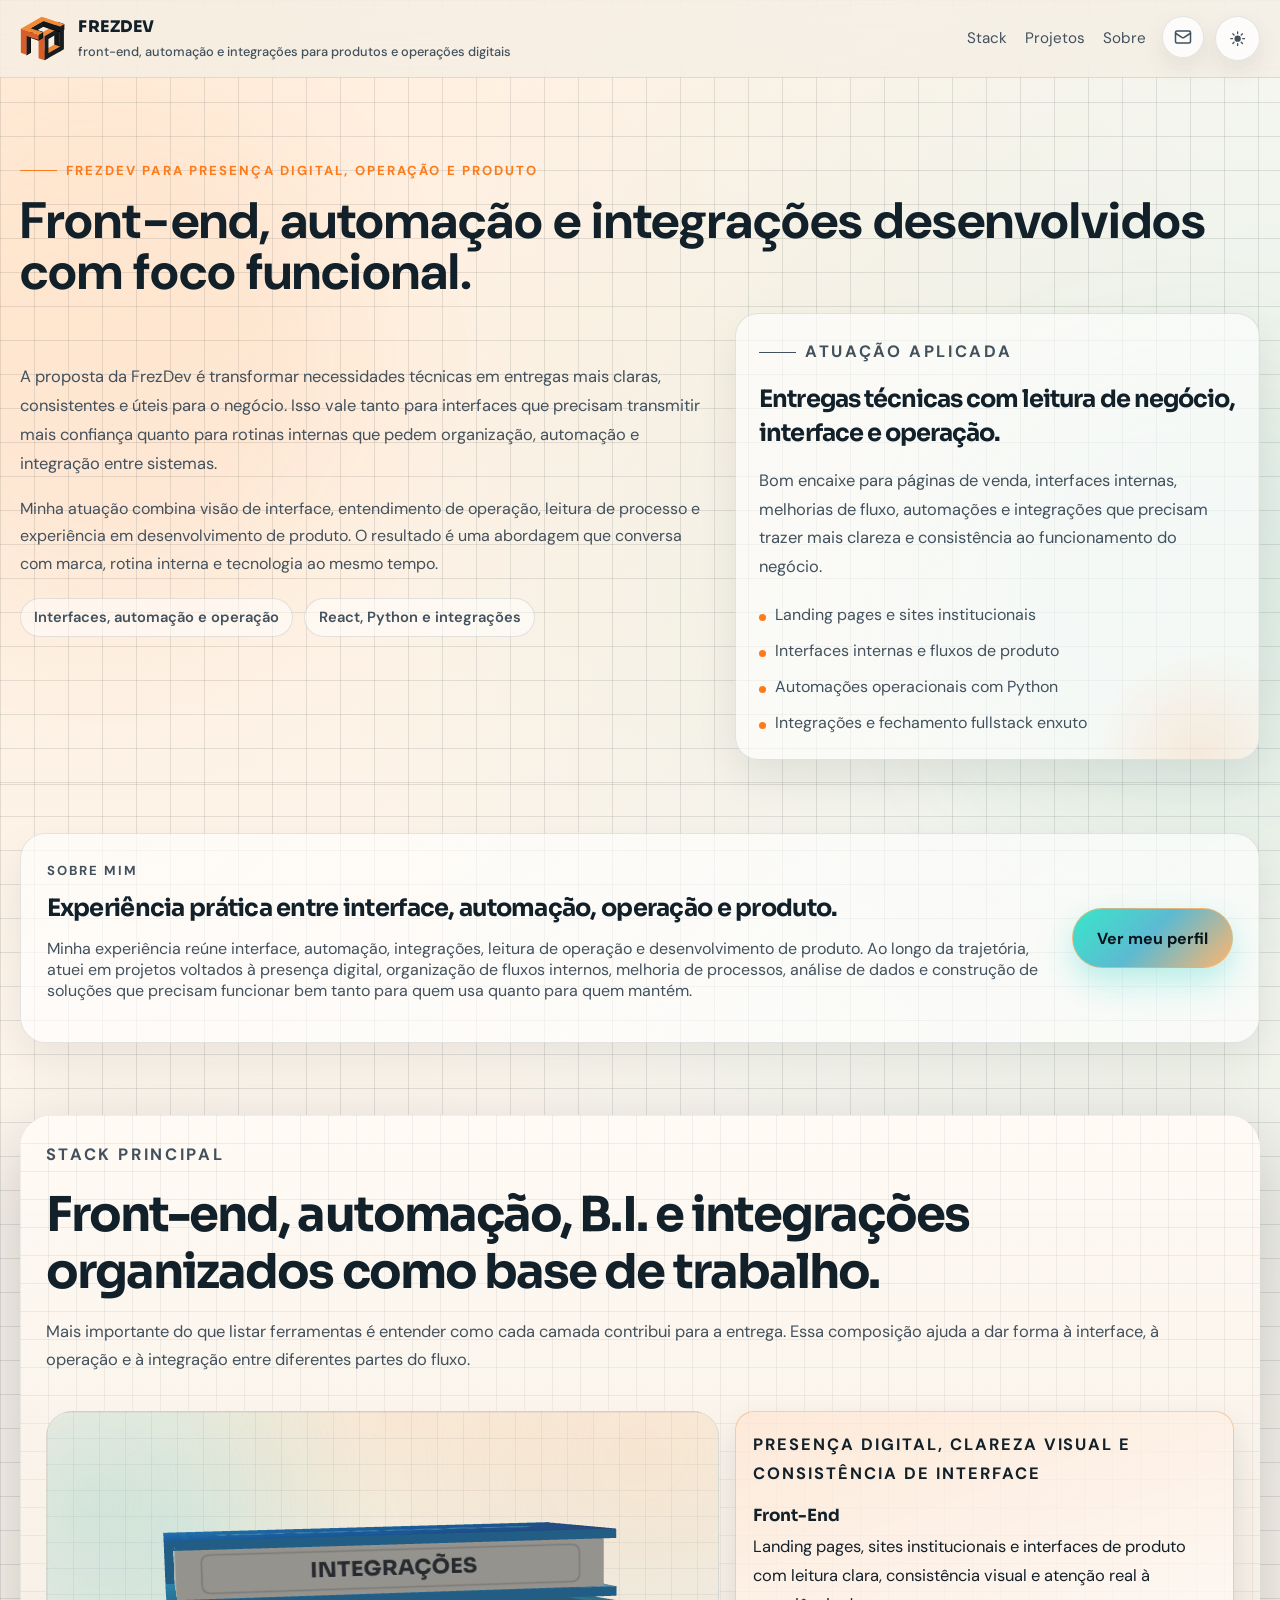
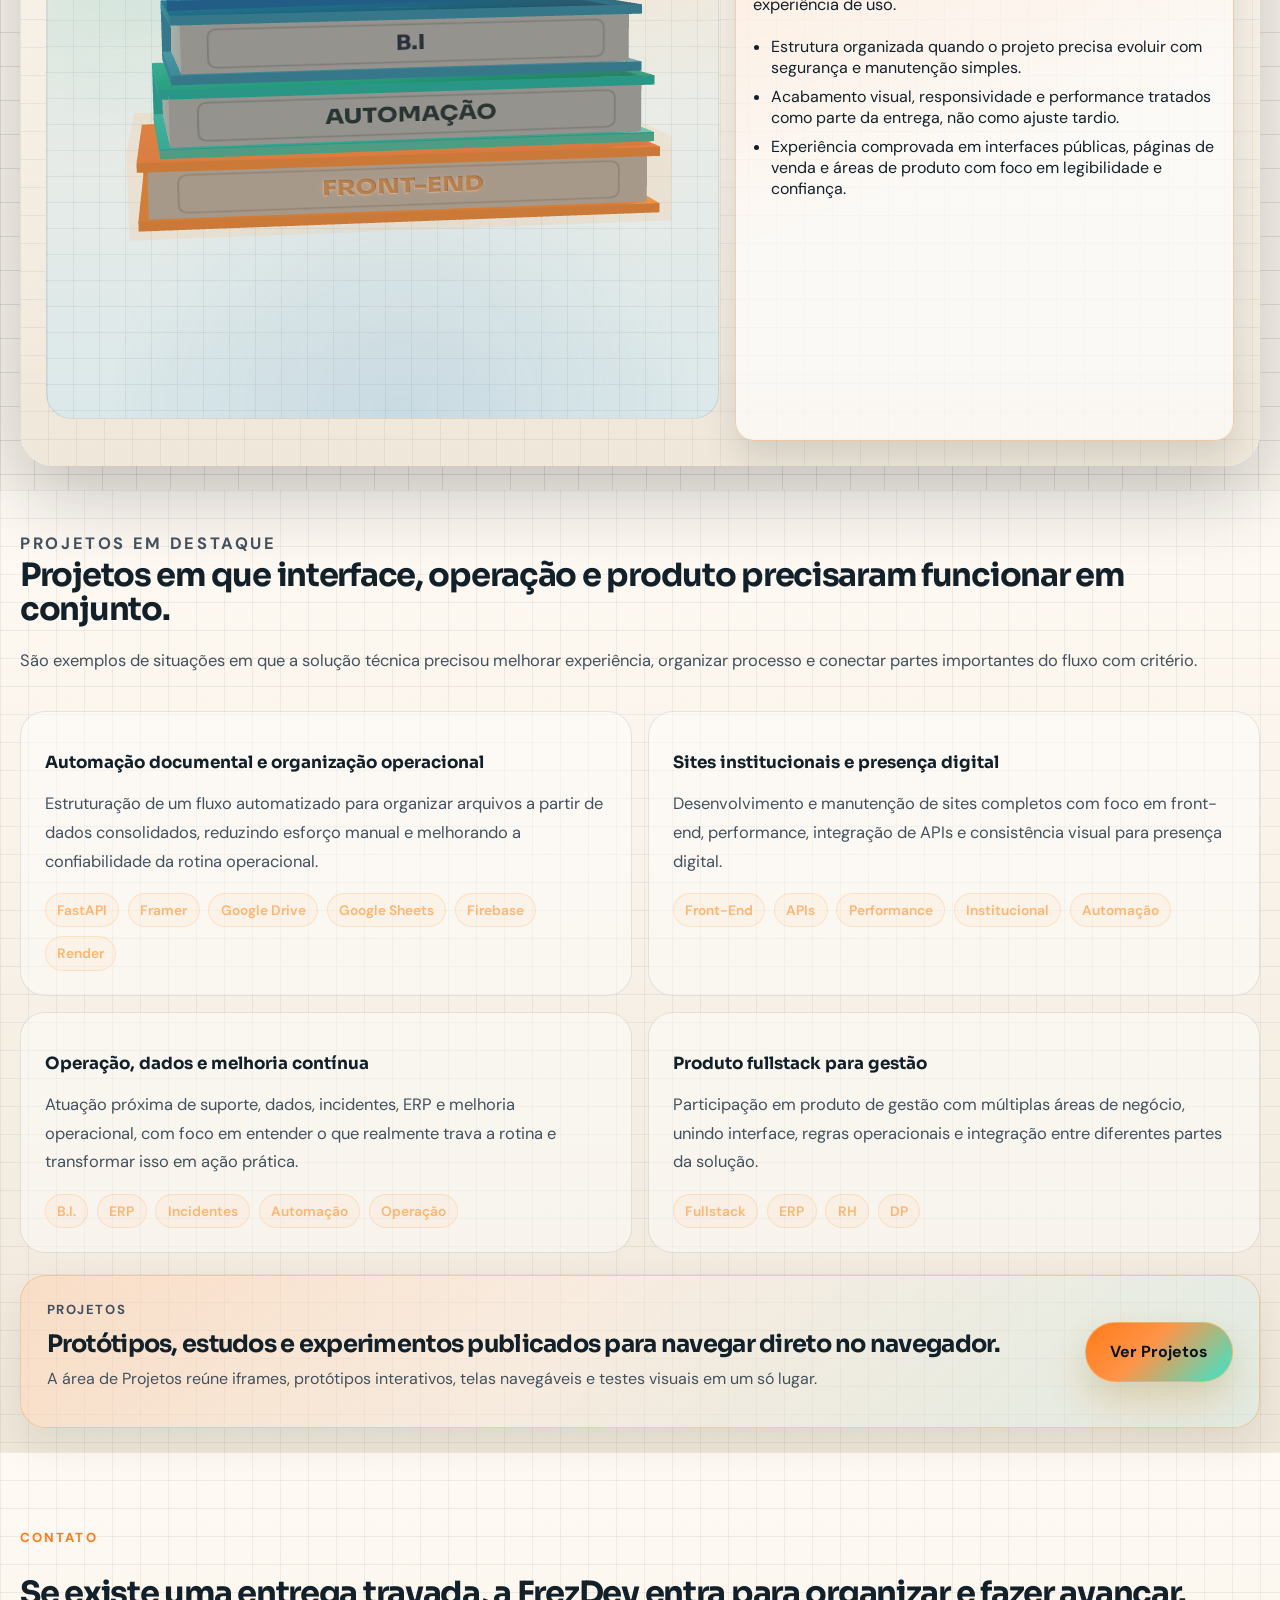
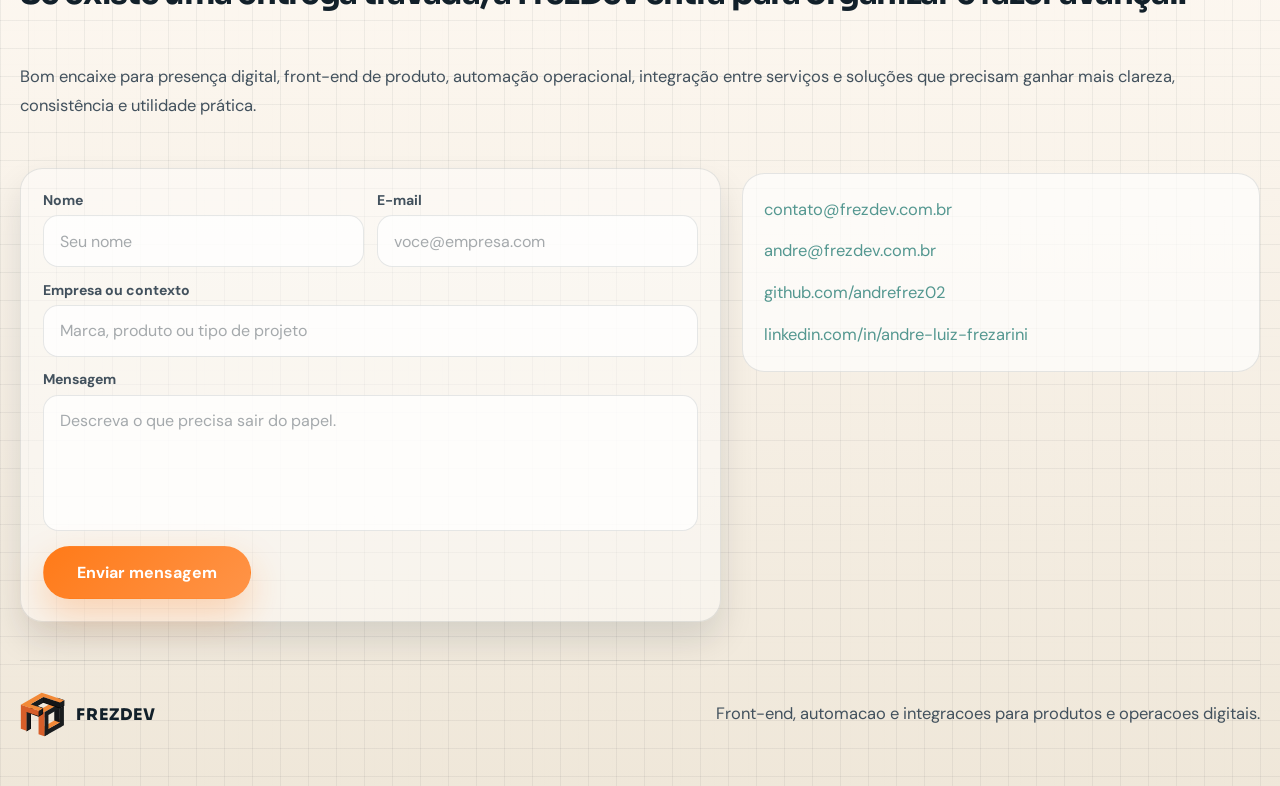
==== commit a95f0c6f: "Deploy from Ace2Z dbeda1f9143c6b62dfe21055f27156768f6e40c0" ====
--- a/index.html
+++ b/index.html
@@ -1,14 +1,9 @@
-<!doctype html>
-<html lang="pt-BR">
-
-<head>
+<!DOCTYPE html><html lang="pt-BR" data-theme="light"><head>
   <meta charset="UTF-8">
   <meta name="viewport" content="width=device-width, initial-scale=1.0">
-  <title>FrezDev | Front-end, automação e integrações para projetos web</title>
-  <meta name="description"
-    content="FrezDev desenvolve landing pages, interfaces, automações e integrações enxutas para projetos web com foco em clareza visual, operação e produto.">
-  <meta name="keywords"
-    content="front-end, automação, integrações, React, landing page, fullstack, projeto web, Python, API, São Paulo, FrezDev">
+  <title>FrezDev | Front-end, automação e integrações para web</title>
+  <meta name="description" content="FrezDev desenvolve landing pages, interfaces, automações e integrações enxutas para projetos web com foco em clareza visual, operação e produto.">
+  <meta name="keywords" content="front-end, automação, integrações, React, landing page, fullstack, projeto web, Python, API, São Paulo, FrezDev">
   <meta name="author" content="André Frezarini - FrezDev">
   <meta name="robots" content="index,follow,max-image-preview:large,max-snippet:-1,max-video-preview:-1">
   <meta name="googlebot" content="index,follow,max-image-preview:large,max-snippet:-1,max-video-preview:-1">
@@ -20,24 +15,21 @@
   <link rel="apple-touch-icon" href="/logo-principal-lg.svg">
   <link rel="manifest" href="/site.webmanifest">
   <link rel="preconnect" href="https://fonts.googleapis.com">
-  <link rel="preconnect" href="https://fonts.gstatic.com" crossorigin>
-  <link href="https://fonts.googleapis.com/css2?family=DM+Sans:wght@400;500;700&family=Sora:wght@500;600;700;800&display=swap"
-    rel="stylesheet">
+  <link rel="preconnect" href="https://fonts.gstatic.com" crossorigin="">
+  <link href="https://fonts.googleapis.com/css2?family=DM+Sans:wght@400;500;700&amp;family=Sora:wght@500;600;700;800&amp;display=swap" rel="stylesheet">
 
   <meta property="og:locale" content="pt_BR">
   <meta property="og:type" content="website">
   <meta property="og:site_name" content="FrezDev">
-  <meta property="og:title" content="FrezDev | Front-end, automação e integrações para projetos web">
-  <meta property="og:description"
-    content="FrezDev desenvolve landing pages, interfaces, automações e integrações enxutas para projetos web com foco em clareza visual, operação e produto.">
+  <meta property="og:title" content="FrezDev | Front-end, automação e integrações para web">
+  <meta property="og:description" content="FrezDev desenvolve landing pages, interfaces, automações e integrações enxutas para projetos web com foco em clareza visual, operação e produto.">
   <meta property="og:url" content="https://frezdev.com.br/">
   <meta property="og:image" content="https://frezdev.com.br/logo-principal-lg.svg">
   <meta property="og:image:alt" content="Logo da FrezDev">
 
   <meta name="twitter:card" content="summary">
-  <meta name="twitter:title" content="FrezDev | Front-end, automação e integrações para projetos web">
-  <meta name="twitter:description"
-    content="FrezDev desenvolve landing pages, interfaces, automações e integrações enxutas para projetos web com foco em clareza visual, operação e produto.">
+  <meta name="twitter:title" content="FrezDev | Front-end, automação e integrações para web">
+  <meta name="twitter:description" content="FrezDev desenvolve landing pages, interfaces, automações e integrações enxutas para projetos web com foco em clareza visual, operação e produto.">
   <meta name="twitter:image" content="https://frezdev.com.br/logo-principal-lg.svg">
 
   <script>
@@ -90,15 +82,15 @@
       ]
     }
   </script>
-  <script type="module" crossorigin src="/assets/react-vendor-i_nGBwMY.js"></script>
-  <script type="module" crossorigin src="/assets/vendor-ydrMnpYe.js"></script>
-  <script type="module" crossorigin src="/assets/useSiteTheme-CQvym0Ho.js"></script>
-  <script type="module" crossorigin src="/assets/main-BaUaIVtV.js"></script>
-  <link rel="stylesheet" crossorigin href="/assets/main-ADQuOJ-I.css">
-</head>
+  <script type="module" crossorigin="" src="/assets/react-vendor-i_nGBwMY.js"></script>
+  <script type="module" crossorigin="" src="/assets/vendor-ydrMnpYe.js"></script>
+  <script type="module" crossorigin="" src="/assets/useSiteTheme-CQvym0Ho.js"></script>
+  <script type="module" crossorigin="" src="/assets/main-BaUaIVtV.js"></script>
+  <link rel="stylesheet" crossorigin="" href="/assets/main-ADQuOJ-I.css">
+<link rel="modulepreload" as="script" crossorigin="" href="/assets/StackScene-CWbcyjPR.js"><link rel="modulepreload" as="script" crossorigin="" href="/assets/react-vendor-i_nGBwMY.js"><link rel="modulepreload" as="script" crossorigin="" href="/assets/vendor-ydrMnpYe.js"></head>
 
 <body>
-  <div id="root"></div>
-</body>
+  <div id="root"><div class="page-shell"><div class="ambient ambient-left"></div><div class="ambient ambient-right"></div><header class="topbar"><div class="container topbar-inner"><div class="topbar-brand-wrap"><a class="brand" href="#topo" aria-label="FrezDev"><svg class="brand-mark" viewBox="0 0 80 80" fill="none" xmlns="http://www.w3.org/2000/svg" aria-hidden="true" focusable="false"><g clip-path="url(#brand-mark-clip)"><path class="logo-right-outside" d="M73.9814 52.7795L43.7889 69.7869L43.6699 79.1363L73.8669 62.129L73.9814 52.7795Z"></path><path class="logo-top" d="M78.1368 50.4911L68.3977 46.6815L33.7941 66.3198L43.8255 69.8372L78.1368 50.4911Z"></path><path class="logo-right-inside" d="M61.1811 26.8676L71.1931 29.1975V54.3048L61.1811 50.7789L61.1811 26.8676Z"></path><path class="logo-top" d="M78.4365 16.1721L43.6387 36.298L34.1074 32.7414L68.4912 12.7209L78.4365 16.1721Z"></path><path class="logo-right-outside" d="M78.3252 25.173L50.8076 40.9963L50.8115 75.0998L43.5801 79.1896V45.1525L43.3213 45.3019L43.5381 36.1398L78.4248 16.1711L78.3252 25.173Z"></path><path class="logo-right-outside" d="M78.4205 25.1216L71.1931 29.2145V63.5717L78.4265 59.4784L78.4205 25.1216Z"></path><path class="logo-left" d="M43.5801 36.1896V79.1896L33.1553 75.6008V32.6008L43.5801 36.1896Z"></path><path class="logo-shadow" d="M42.3316 10.1852L71.3043 19.8951V19.8902L72.1246 19.4156V19.3883L78.5387 15.6773V15.1002L66.5201 11.0318L66.8404 10.0846L78.6178 14.0719L79.0758 14.2213L79.359 14.3131V19.0279L79.3619 24.5543L78.5406 25.0279L78.5416 25.0562L71.3043 29.2398V29.2457L41.5045 19.2574L31.3268 25.1471L40.5377 28.2652L40.9967 28.4146L41.2799 28.5064V34.2594H41.2789L41.2809 39.3502L34.0494 43.5338V43.5279L33.2184 44.0094V44.0084L19.6275 39.4537L19.6314 65.7506L18.8111 66.2135L18.8121 66.2525L11.5797 70.3424V36.7555L3.40097 34.0152V24.6646L17.8834 29.5182V23.5768L18.7037 23.1012V23.0748L42.3316 9.39999V10.1852ZM21.6109 30.7682L33.2184 34.6588V34.6598L40.4459 30.4762V30.4801L40.4596 30.4713V29.2935L30.1754 25.8131L21.6109 30.7682Z"></path><path class="logo-right-outside" d="M41.5166 18.0998L18.8076 31.2394L18.8115 65.0998L11.5801 69.1896V35.1154L17.8838 31.466V22.424L41.5117 8.74921L41.5166 18.0998ZM40.4609 38.6457L33.2295 42.8303V33.4797L40.457 29.2961L40.4609 38.6457ZM78.542 23.9035L71.3047 28.0881V18.7375L78.5371 14.5539L78.542 23.9035Z"></path><path class="logo-top" d="M48.7314 4.54608H48.7295L78.542 14.5617L71.3008 18.7668L41.5039 8.75507L18.8037 21.9787L40.4609 29.2805L33.2197 33.4855L11.5762 26.1877L11.5752 26.1896L1.5 22.8L38.6562 1.15643L48.7314 4.54608Z"></path><path class="logo-left" d="M11.5801 26.1896V26.1848L33.2188 33.4797V42.8303L11.5801 35.5344V69.1896L1.5 65.8V22.8L11.5801 26.1896Z"></path><path class="logo-right-inside" d="M41.487 8.74921L71.3047 18.7428V28.093L41.487 18.0993V8.74921Z"></path></g><defs><clipPath id="brand-mark-clip"><rect width="80" height="80" fill="white"></rect></clipPath></defs></svg><span>FREZDEV<div class="brand-subtitle"><small class="brand-subtitle__desktop">front-end, automação e integrações para produtos e operações digitais</small><small class="brand-subtitle__tablet">front-end, automação e integrações digitais</small><small class="brand-subtitle__mobile">front-end e integrações</small></div></span></a><div class="topnav-actions topnav-actions-mobile"><a href="#contato" class="nav-cta" aria-label="Ir para contato"><svg xmlns="http://www.w3.org/2000/svg" width="18" height="18" viewBox="0 0 24 24" fill="none" stroke="currentColor" stroke-width="2" stroke-linecap="round" stroke-linejoin="round" class="lucide lucide-mail" aria-hidden="true"><path d="m22 7-8.991 5.727a2 2 0 0 1-2.009 0L2 7"></path><rect x="2" y="4" width="20" height="16" rx="2"></rect></svg></a><button type="button" class="theme-toggle" aria-label="Ativar modo escuro"><svg class="theme-toggle-icon" viewBox="0 0 24 24" aria-hidden="true" focusable="false"><circle cx="12" cy="12" r="4.4" fill="currentColor"></circle><path d="M12 2.5v2.4M12 19.1v2.4M21.5 12h-2.4M4.9 12H2.5M18.7 5.3l-1.7 1.7M7 17l-1.7 1.7M18.7 18.7 17 17M7 7 5.3 5.3" stroke="currentColor" stroke-width="1.8" stroke-linecap="round"></path></svg></button></div></div><nav class="topnav" aria-label="Navegação principal"><div class="topnav-links"><a href="#stack">Stack</a><a href="/estante/">Projetos</a><a href="/meu-perfil/">Sobre</a></div><div class="topnav-actions"><a href="#contato" class="nav-cta" aria-label="Ir para contato"><svg xmlns="http://www.w3.org/2000/svg" width="18" height="18" viewBox="0 0 24 24" fill="none" stroke="currentColor" stroke-width="2" stroke-linecap="round" stroke-linejoin="round" class="lucide lucide-mail" aria-hidden="true"><path d="m22 7-8.991 5.727a2 2 0 0 1-2.009 0L2 7"></path><rect x="2" y="4" width="20" height="16" rx="2"></rect></svg></a><button type="button" class="theme-toggle" aria-label="Ativar modo escuro"><svg class="theme-toggle-icon" viewBox="0 0 24 24" aria-hidden="true" focusable="false"><circle cx="12" cy="12" r="4.4" fill="currentColor"></circle><path d="M12 2.5v2.4M12 19.1v2.4M21.5 12h-2.4M4.9 12H2.5M18.7 5.3l-1.7 1.7M7 17l-1.7 1.7M18.7 18.7 17 17M7 7 5.3 5.3" stroke="currentColor" stroke-width="1.8" stroke-linecap="round"></path></svg></button></div></nav></div></header><main id="topo"><section class="hero section"><div class="container"><p class="eyebrow">FrezDev para presença digital, operação e produto</p><h1>Front-end, automação e integrações desenvolvidos com foco funcional.</h1></div><div class="container hero-grid"><div class="hero-copy"><p class="lead">A proposta da FrezDev é transformar necessidades técnicas em entregas mais claras, consistentes e úteis para o negócio. Isso vale tanto para interfaces que precisam transmitir mais confiança quanto para rotinas internas que pedem organização, automação e integração entre sistemas.</p><p class="hero-context">Minha atuação combina visão de interface, entendimento de operação, leitura de processo e experiência em desenvolvimento de produto. O resultado é uma abordagem que conversa com marca, rotina interna e tecnologia ao mesmo tempo.</p><div class="hero-badges" aria-label="Informações rápidas"><span>Interfaces, automação e operação</span><span>React, Python e integrações</span></div></div><aside class="hero-side-panel"><p class="panel-kicker">Atuação aplicada</p><h2>Entregas técnicas com leitura de negócio, interface e operação.</h2><p>Bom encaixe para páginas de venda, interfaces internas, melhorias de fluxo, automações e integrações que precisam trazer mais clareza e consistência ao funcionamento do negócio.</p><ul class="hero-focus-list"><li>Landing pages e sites institucionais</li><li>Interfaces internas e fluxos de produto</li><li>Automações operacionais com Python</li><li>Integrações e fechamento fullstack enxuto</li></ul></aside></div><section class="section section-light about-preview-section" id="sobre"><div class="container"><aside class="about-preview-card"><div class="about-preview-copy"><p class="section-label">Sobre mim</p><h2>Experiência prática entre interface, automação, operação e produto.</h2><p>Minha experiência reúne interface, automação, integrações, leitura de operação e desenvolvimento de produto. Ao longo da trajetória, atuei em projetos voltados à presença digital, organização de fluxos internos, melhoria de processos, análise de dados e construção de soluções que precisam funcionar bem tanto para quem usa quanto para quem mantém.</p></div><a class="button button-spotlight button-spotlight-cool" href="/meu-perfil/">Ver meu perfil</a></aside></div></section></section><section class="stack-showcase-section section" id="stack"><div class="container"><aside class="stack-panel stack-panel-fullscreen"><div class="stack-panel-copy stack-panel-copy-wide"><p class="section-label">Stack principal</p><h2>Front-end, automação, B.I. e integrações organizados como base de trabalho.</h2><p>Mais importante do que listar ferramentas é entender como cada camada contribui para a entrega. Essa composição ajuda a dar forma à interface, à operação e à integração entre diferentes partes do fluxo.</p></div><div class="stack-interactive-layout"><div class="stack-viewport"><div style="position: relative; width: 100%; height: 100%; overflow: hidden; pointer-events: auto;"><div style="width: 100%; height: 100%;"><canvas style="display: block;"></canvas></div></div></div><div class="stack-debug-panel "></div><div class="stack-detail-panel" style="--stack-accent: #ffb56e; --stack-base: #ff7a18;"><article class="stack-detail-card"><p class="stack-detail-kicker">Presença digital, clareza visual e consistência de interface</p><h3>Front-End</h3><p>Landing pages, sites institucionais e interfaces de produto com leitura clara, consistência visual e atenção real à experiência de uso.</p><ul class="stack-points"><li>Estrutura organizada quando o projeto precisa evoluir com segurança e manutenção simples.</li><li>Acabamento visual, responsividade e performance tratados como parte da entrega, não como ajuste tardio.</li><li>Experiência comprovada em interfaces públicas, páginas de venda e áreas de produto com foco em legibilidade e confiança.</li></ul></article></div></div></aside></div></section><section class="section section-dark" id="projetos"><div class="container"><div class="section-head on-dark"><p class="section-label">Projetos em destaque</p><h2>Projetos em que interface, operação e produto precisaram funcionar em conjunto.</h2><p>São exemplos de situações em que a solução técnica precisou melhorar experiência, organizar processo e conectar partes importantes do fluxo com critério.</p></div><div class="case-grid"><article class="case-card"><h3>Automação documental e organização operacional</h3><p>Estruturação de um fluxo automatizado para organizar arquivos a partir de dados consolidados, reduzindo esforço manual e melhorando a confiabilidade da rotina operacional.</p><div class="tag-row"><span class="tag">FastAPI</span><span class="tag">Framer</span><span class="tag">Google Drive</span><span class="tag">Google Sheets</span><span class="tag">Firebase</span><span class="tag">Render</span></div></article><article class="case-card"><h3>Sites institucionais e presença digital</h3><p>Desenvolvimento e manutenção de sites completos com foco em front-end, performance, integração de APIs e consistência visual para presença digital.</p><div class="tag-row"><span class="tag">Front-End</span><span class="tag">APIs</span><span class="tag">Performance</span><span class="tag">Institucional</span><span class="tag">Automação</span></div></article><article class="case-card"><h3>Operação, dados e melhoria contínua</h3><p>Atuação próxima de suporte, dados, incidentes, ERP e melhoria operacional, com foco em entender o que realmente trava a rotina e transformar isso em ação prática.</p><div class="tag-row"><span class="tag">B.I.</span><span class="tag">ERP</span><span class="tag">Incidentes</span><span class="tag">Automação</span><span class="tag">Operação</span></div></article><article class="case-card"><h3>Produto fullstack para gestão</h3><p>Participação em produto de gestão com múltiplas áreas de negócio, unindo interface, regras operacionais e integração entre diferentes partes da solução.</p><div class="tag-row"><span class="tag">Fullstack</span><span class="tag">ERP</span><span class="tag">RH</span><span class="tag">DP</span></div></article></div><aside class="projects-cta-card" aria-label="Acesso às Projetos"><div><p class="profile-kicker">Projetos</p><h3>Protótipos, estudos e experimentos publicados para navegar direto no navegador.</h3><p>A área de Projetos reúne iframes, protótipos interativos, telas navegáveis e testes visuais em um só lugar.</p></div><a class="button button-spotlight" href="/estante/">Ver Projetos</a></aside></div></section></main><footer class="footer section-dark" id="contato"><div class="container"><div class="footer-intro"><p class="section-label">Contato</p><h2>Se existe uma entrega travada, a FrezDev entra para organizar e fazer avançar.</h2><p class="footer-copy">Bom encaixe para presença digital, front-end de produto, automação operacional, integração entre serviços e soluções que precisam ganhar mais clareza, consistência e utilidade prática.</p><div class="footer-grid"><form class="contact-form" method="POST" action="https://formsubmit.co/ajax/contato@frezdev.com.br"><input type="hidden" name="_subject" value="Novo contato pelo site FrezDev"><input type="hidden" name="_template" value="table"><div class="contact-form-grid"><label class="contact-field"><span>Nome</span><input type="text" name="name" placeholder="Seu nome" autocomplete="name" required=""></label><label class="contact-field"><span>E-mail</span><input type="email" name="email" placeholder="voce@empresa.com" autocomplete="email" required=""></label><label class="contact-field contact-field-full"><span>Empresa ou contexto</span><input type="text" name="company" placeholder="Marca, produto ou tipo de projeto" autocomplete="organization"></label><label class="contact-field contact-field-full"><span>Mensagem</span><textarea name="message" rows="5" placeholder="Descreva o que precisa sair do papel." required=""></textarea></label><label class="contact-field contact-field-hidden" aria-hidden="true"><span>Website</span><input type="text" name="website" tabindex="-1" autocomplete="off"></label></div><div class="contact-form-actions"><button class="button button-primary contact-submit" type="submit">Enviar mensagem</button></div></form><div class="contact-panel"><a href="mailto:contato@frezdev.com.br">contato@frezdev.com.br</a><a href="mailto:andre@frezdev.com.br">andre@frezdev.com.br</a><a href="https://github.com/andrefrez02" target="_blank" rel="noreferrer">github.com/andrefrez02</a><a href="https://www.linkedin.com/in/andre-luiz-frezarini/" target="_blank" rel="noreferrer">linkedin.com/in/andre-luiz-frezarini</a></div></div></div></div><div class="container footer-bottom"><div class="footer-brand-lockup"><svg class="brand-mark" viewBox="0 0 80 80" fill="none" xmlns="http://www.w3.org/2000/svg" aria-hidden="true" focusable="false"><g clip-path="url(#brand-mark-clip)"><path class="logo-right-outside" d="M73.9814 52.7795L43.7889 69.7869L43.6699 79.1363L73.8669 62.129L73.9814 52.7795Z"></path><path class="logo-top" d="M78.1368 50.4911L68.3977 46.6815L33.7941 66.3198L43.8255 69.8372L78.1368 50.4911Z"></path><path class="logo-right-inside" d="M61.1811 26.8676L71.1931 29.1975V54.3048L61.1811 50.7789L61.1811 26.8676Z"></path><path class="logo-top" d="M78.4365 16.1721L43.6387 36.298L34.1074 32.7414L68.4912 12.7209L78.4365 16.1721Z"></path><path class="logo-right-outside" d="M78.3252 25.173L50.8076 40.9963L50.8115 75.0998L43.5801 79.1896V45.1525L43.3213 45.3019L43.5381 36.1398L78.4248 16.1711L78.3252 25.173Z"></path><path class="logo-right-outside" d="M78.4205 25.1216L71.1931 29.2145V63.5717L78.4265 59.4784L78.4205 25.1216Z"></path><path class="logo-left" d="M43.5801 36.1896V79.1896L33.1553 75.6008V32.6008L43.5801 36.1896Z"></path><path class="logo-shadow" d="M42.3316 10.1852L71.3043 19.8951V19.8902L72.1246 19.4156V19.3883L78.5387 15.6773V15.1002L66.5201 11.0318L66.8404 10.0846L78.6178 14.0719L79.0758 14.2213L79.359 14.3131V19.0279L79.3619 24.5543L78.5406 25.0279L78.5416 25.0562L71.3043 29.2398V29.2457L41.5045 19.2574L31.3268 25.1471L40.5377 28.2652L40.9967 28.4146L41.2799 28.5064V34.2594H41.2789L41.2809 39.3502L34.0494 43.5338V43.5279L33.2184 44.0094V44.0084L19.6275 39.4537L19.6314 65.7506L18.8111 66.2135L18.8121 66.2525L11.5797 70.3424V36.7555L3.40097 34.0152V24.6646L17.8834 29.5182V23.5768L18.7037 23.1012V23.0748L42.3316 9.39999V10.1852ZM21.6109 30.7682L33.2184 34.6588V34.6598L40.4459 30.4762V30.4801L40.4596 30.4713V29.2935L30.1754 25.8131L21.6109 30.7682Z"></path><path class="logo-right-outside" d="M41.5166 18.0998L18.8076 31.2394L18.8115 65.0998L11.5801 69.1896V35.1154L17.8838 31.466V22.424L41.5117 8.74921L41.5166 18.0998ZM40.4609 38.6457L33.2295 42.8303V33.4797L40.457 29.2961L40.4609 38.6457ZM78.542 23.9035L71.3047 28.0881V18.7375L78.5371 14.5539L78.542 23.9035Z"></path><path class="logo-top" d="M48.7314 4.54608H48.7295L78.542 14.5617L71.3008 18.7668L41.5039 8.75507L18.8037 21.9787L40.4609 29.2805L33.2197 33.4855L11.5762 26.1877L11.5752 26.1896L1.5 22.8L38.6562 1.15643L48.7314 4.54608Z"></path><path class="logo-left" d="M11.5801 26.1896V26.1848L33.2188 33.4797V42.8303L11.5801 35.5344V69.1896L1.5 65.8V22.8L11.5801 26.1896Z"></path><path class="logo-right-inside" d="M41.487 8.74921L71.3047 18.7428V28.093L41.487 18.0993V8.74921Z"></path></g><defs><clipPath id="brand-mark-clip"><rect width="80" height="80" fill="white"></rect></clipPath></defs></svg><span>FREZDEV</span></div><p>Front-end, automacao e integracoes para produtos e operacoes digitais.</p></div></footer><button type="button" class="back-to-top" aria-label="Voltar ao topo da página"><svg xmlns="http://www.w3.org/2000/svg" width="18" height="18" viewBox="0 0 24 24" fill="none" stroke="currentColor" stroke-width="2.3" stroke-linecap="round" stroke-linejoin="round" class="lucide lucide-arrow-up" aria-hidden="true"><path d="m5 12 7-7 7 7"></path><path d="M12 19V5"></path></svg></button></div></div>
 
-</html>+
+</body></html>
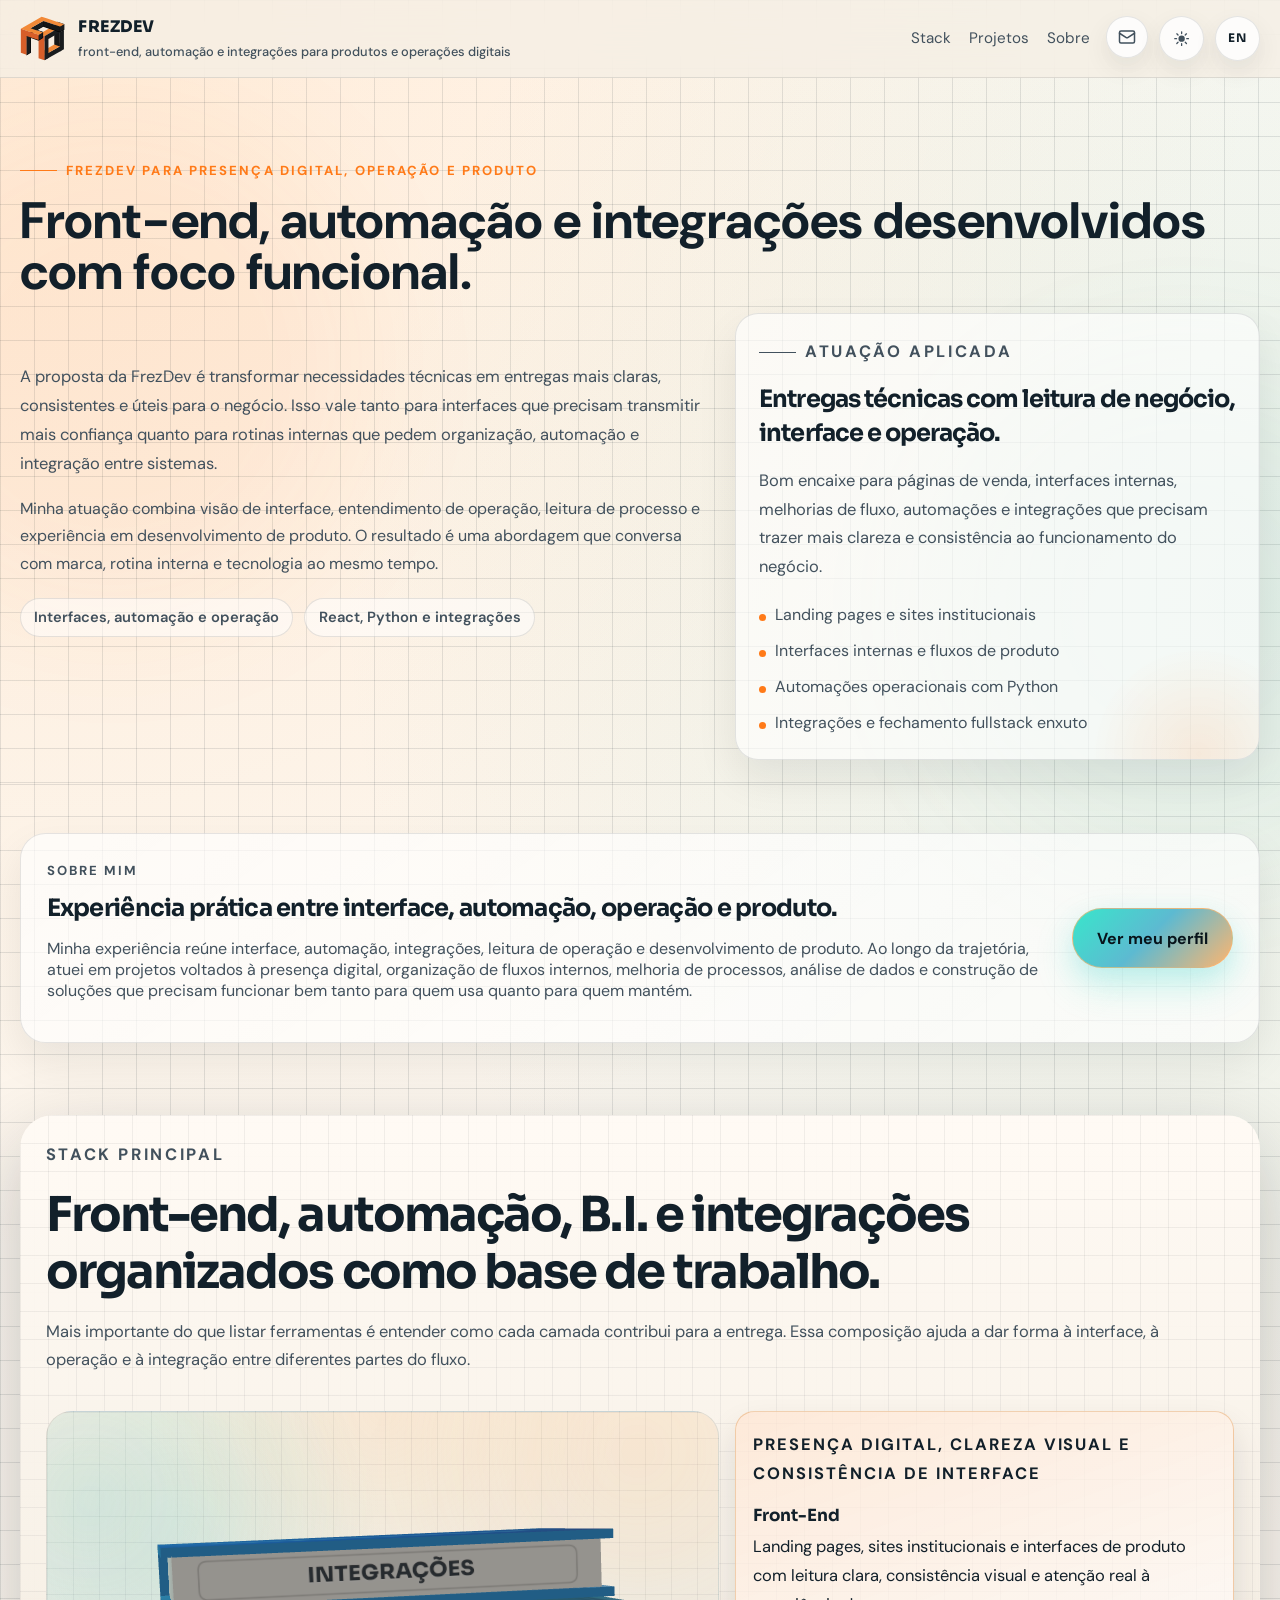
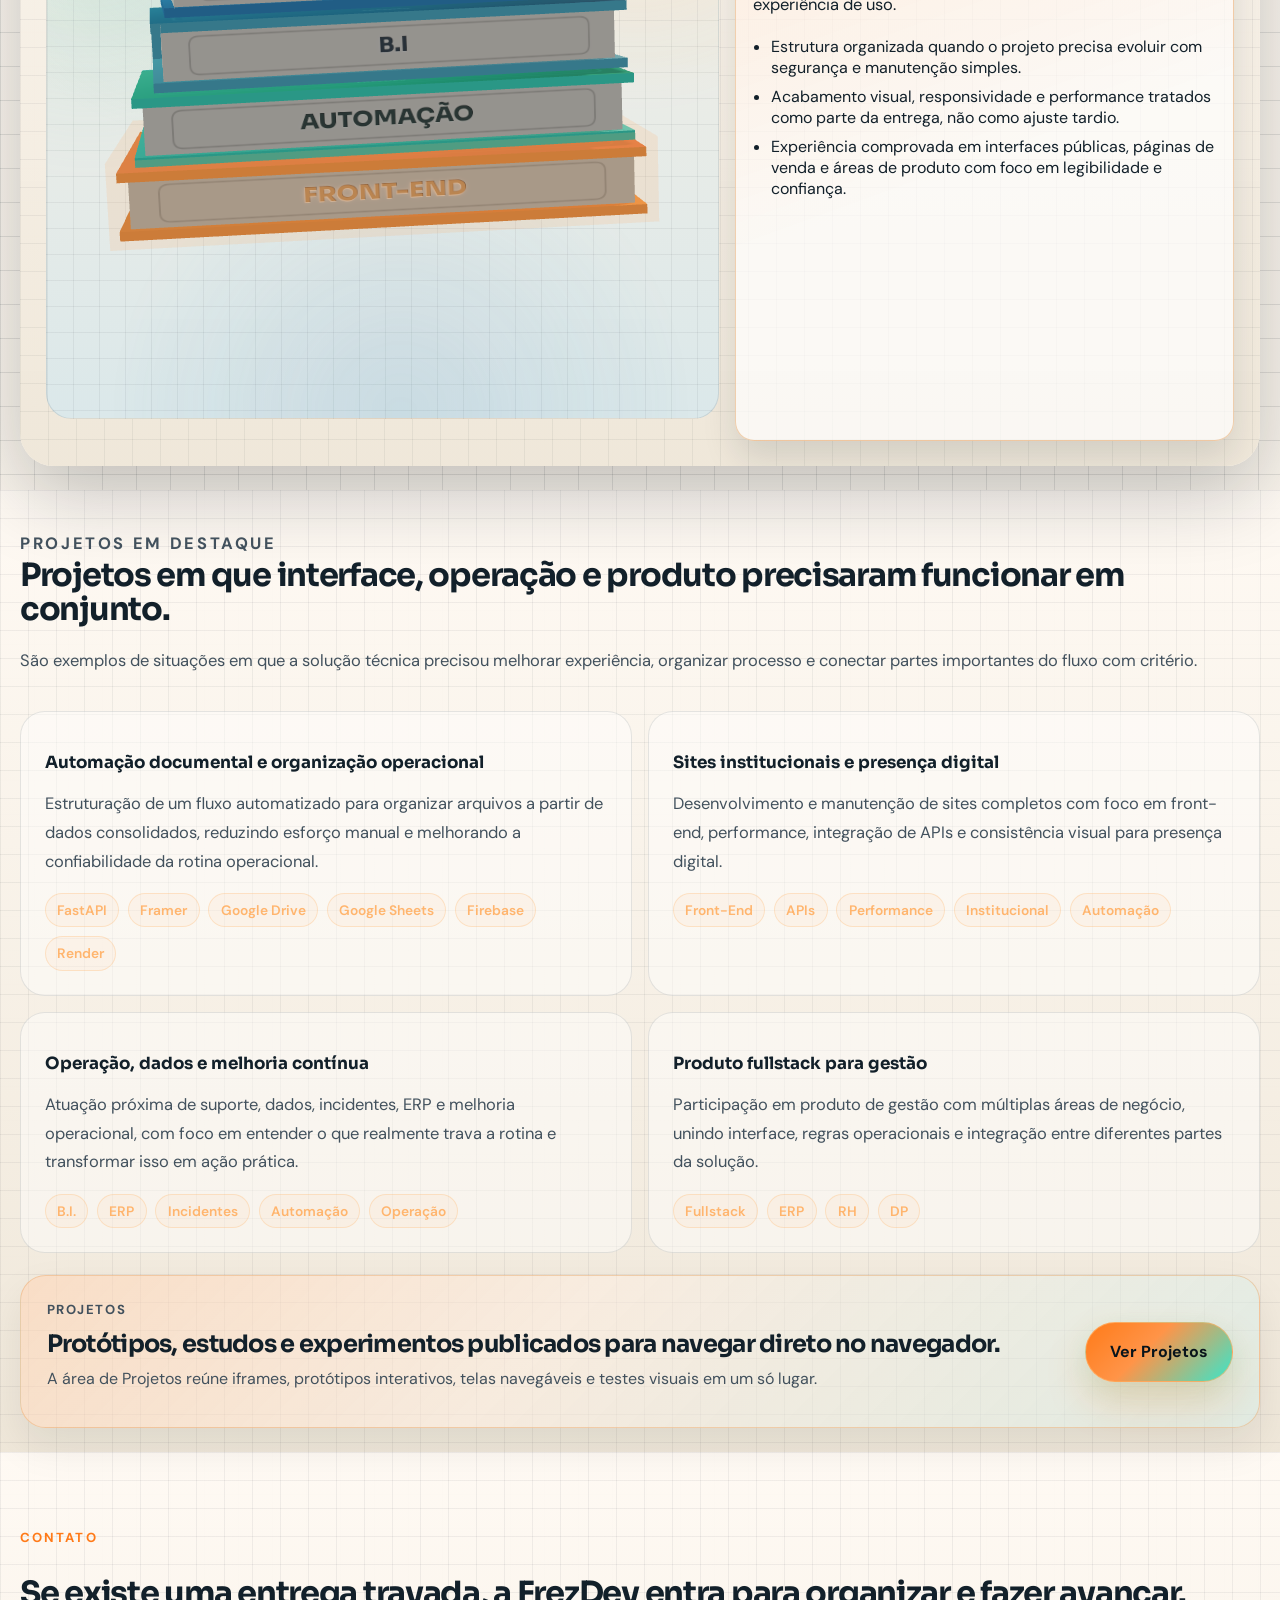
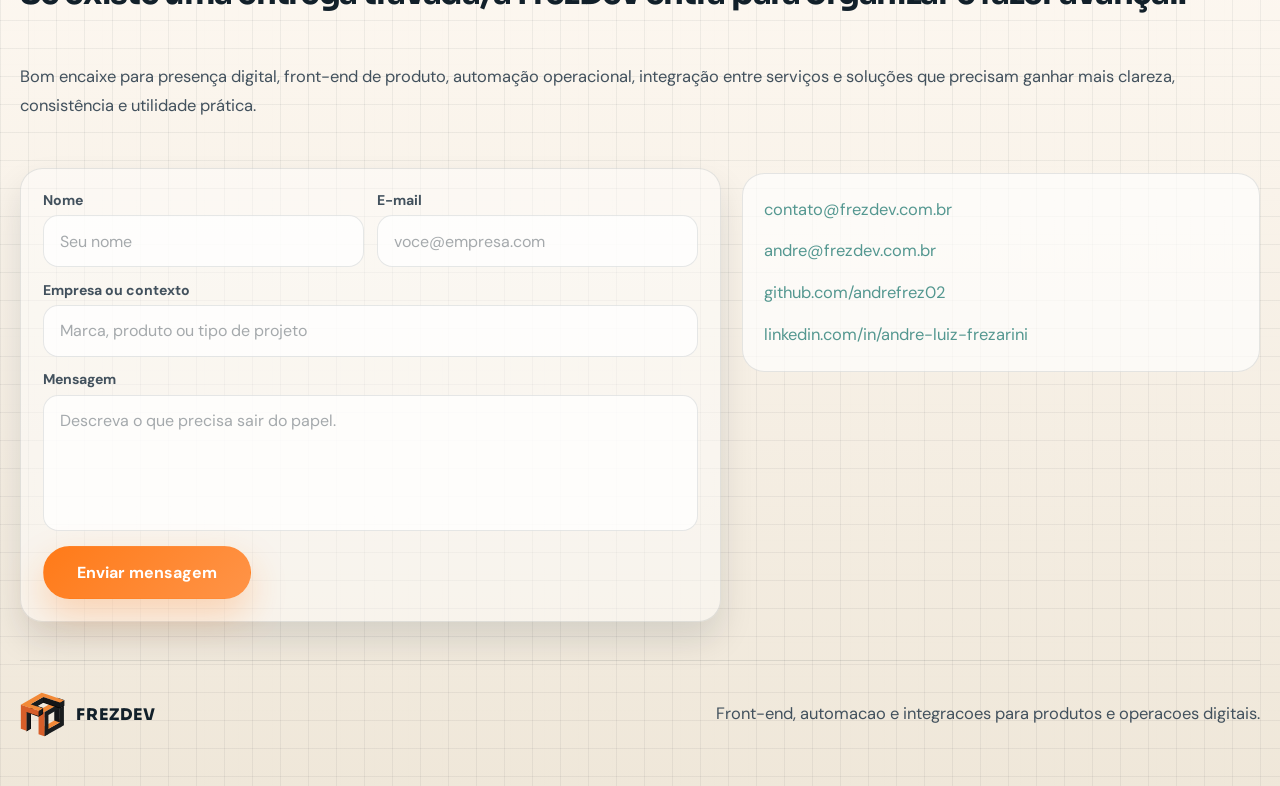
==== commit 88ca5023: "Deploy from Ace2Z acc4e347cd0eb73f887bb145021787f6c970d598" ====
--- a/index.html
+++ b/index.html
@@ -11,6 +11,9 @@
   <meta name="format-detection" content="telephone=no">
   <meta name="referrer" content="strict-origin-when-cross-origin">
   <link rel="canonical" href="https://frezdev.com.br/">
+  <link rel="alternate" hreflang="pt-BR" href="https://frezdev.com.br/">
+  <link rel="alternate" hreflang="en" href="https://frezdev.com.br/en/">
+  <link rel="alternate" hreflang="x-default" href="https://frezdev.com.br/">
   <link rel="icon" href="/logo-principal.svg" type="image/svg+xml">
   <link rel="apple-touch-icon" href="/logo-principal-lg.svg">
   <link rel="manifest" href="/site.webmanifest">
@@ -84,13 +87,14 @@
   </script>
   <script type="module" crossorigin="" src="/assets/react-vendor-i_nGBwMY.js"></script>
   <script type="module" crossorigin="" src="/assets/vendor-ydrMnpYe.js"></script>
-  <script type="module" crossorigin="" src="/assets/useSiteTheme-CQvym0Ho.js"></script>
-  <script type="module" crossorigin="" src="/assets/main-BaUaIVtV.js"></script>
-  <link rel="stylesheet" crossorigin="" href="/assets/main-ADQuOJ-I.css">
+  <script type="module" crossorigin="" src="/assets/useSiteTheme-DWj903vn.js"></script>
+  <script type="module" crossorigin="" src="/assets/main-DZe4tz59.js"></script>
+  <script type="module" crossorigin="" src="/assets/main-DR98VlnW.js"></script>
+  <link rel="stylesheet" crossorigin="" href="/assets/main-xjHpaGTd.css">
 <link rel="modulepreload" as="script" crossorigin="" href="/assets/StackScene-CWbcyjPR.js"><link rel="modulepreload" as="script" crossorigin="" href="/assets/react-vendor-i_nGBwMY.js"><link rel="modulepreload" as="script" crossorigin="" href="/assets/vendor-ydrMnpYe.js"></head>
 
 <body>
-  <div id="root"><div class="page-shell"><div class="ambient ambient-left"></div><div class="ambient ambient-right"></div><header class="topbar"><div class="container topbar-inner"><div class="topbar-brand-wrap"><a class="brand" href="#topo" aria-label="FrezDev"><svg class="brand-mark" viewBox="0 0 80 80" fill="none" xmlns="http://www.w3.org/2000/svg" aria-hidden="true" focusable="false"><g clip-path="url(#brand-mark-clip)"><path class="logo-right-outside" d="M73.9814 52.7795L43.7889 69.7869L43.6699 79.1363L73.8669 62.129L73.9814 52.7795Z"></path><path class="logo-top" d="M78.1368 50.4911L68.3977 46.6815L33.7941 66.3198L43.8255 69.8372L78.1368 50.4911Z"></path><path class="logo-right-inside" d="M61.1811 26.8676L71.1931 29.1975V54.3048L61.1811 50.7789L61.1811 26.8676Z"></path><path class="logo-top" d="M78.4365 16.1721L43.6387 36.298L34.1074 32.7414L68.4912 12.7209L78.4365 16.1721Z"></path><path class="logo-right-outside" d="M78.3252 25.173L50.8076 40.9963L50.8115 75.0998L43.5801 79.1896V45.1525L43.3213 45.3019L43.5381 36.1398L78.4248 16.1711L78.3252 25.173Z"></path><path class="logo-right-outside" d="M78.4205 25.1216L71.1931 29.2145V63.5717L78.4265 59.4784L78.4205 25.1216Z"></path><path class="logo-left" d="M43.5801 36.1896V79.1896L33.1553 75.6008V32.6008L43.5801 36.1896Z"></path><path class="logo-shadow" d="M42.3316 10.1852L71.3043 19.8951V19.8902L72.1246 19.4156V19.3883L78.5387 15.6773V15.1002L66.5201 11.0318L66.8404 10.0846L78.6178 14.0719L79.0758 14.2213L79.359 14.3131V19.0279L79.3619 24.5543L78.5406 25.0279L78.5416 25.0562L71.3043 29.2398V29.2457L41.5045 19.2574L31.3268 25.1471L40.5377 28.2652L40.9967 28.4146L41.2799 28.5064V34.2594H41.2789L41.2809 39.3502L34.0494 43.5338V43.5279L33.2184 44.0094V44.0084L19.6275 39.4537L19.6314 65.7506L18.8111 66.2135L18.8121 66.2525L11.5797 70.3424V36.7555L3.40097 34.0152V24.6646L17.8834 29.5182V23.5768L18.7037 23.1012V23.0748L42.3316 9.39999V10.1852ZM21.6109 30.7682L33.2184 34.6588V34.6598L40.4459 30.4762V30.4801L40.4596 30.4713V29.2935L30.1754 25.8131L21.6109 30.7682Z"></path><path class="logo-right-outside" d="M41.5166 18.0998L18.8076 31.2394L18.8115 65.0998L11.5801 69.1896V35.1154L17.8838 31.466V22.424L41.5117 8.74921L41.5166 18.0998ZM40.4609 38.6457L33.2295 42.8303V33.4797L40.457 29.2961L40.4609 38.6457ZM78.542 23.9035L71.3047 28.0881V18.7375L78.5371 14.5539L78.542 23.9035Z"></path><path class="logo-top" d="M48.7314 4.54608H48.7295L78.542 14.5617L71.3008 18.7668L41.5039 8.75507L18.8037 21.9787L40.4609 29.2805L33.2197 33.4855L11.5762 26.1877L11.5752 26.1896L1.5 22.8L38.6562 1.15643L48.7314 4.54608Z"></path><path class="logo-left" d="M11.5801 26.1896V26.1848L33.2188 33.4797V42.8303L11.5801 35.5344V69.1896L1.5 65.8V22.8L11.5801 26.1896Z"></path><path class="logo-right-inside" d="M41.487 8.74921L71.3047 18.7428V28.093L41.487 18.0993V8.74921Z"></path></g><defs><clipPath id="brand-mark-clip"><rect width="80" height="80" fill="white"></rect></clipPath></defs></svg><span>FREZDEV<div class="brand-subtitle"><small class="brand-subtitle__desktop">front-end, automação e integrações para produtos e operações digitais</small><small class="brand-subtitle__tablet">front-end, automação e integrações digitais</small><small class="brand-subtitle__mobile">front-end e integrações</small></div></span></a><div class="topnav-actions topnav-actions-mobile"><a href="#contato" class="nav-cta" aria-label="Ir para contato"><svg xmlns="http://www.w3.org/2000/svg" width="18" height="18" viewBox="0 0 24 24" fill="none" stroke="currentColor" stroke-width="2" stroke-linecap="round" stroke-linejoin="round" class="lucide lucide-mail" aria-hidden="true"><path d="m22 7-8.991 5.727a2 2 0 0 1-2.009 0L2 7"></path><rect x="2" y="4" width="20" height="16" rx="2"></rect></svg></a><button type="button" class="theme-toggle" aria-label="Ativar modo escuro"><svg class="theme-toggle-icon" viewBox="0 0 24 24" aria-hidden="true" focusable="false"><circle cx="12" cy="12" r="4.4" fill="currentColor"></circle><path d="M12 2.5v2.4M12 19.1v2.4M21.5 12h-2.4M4.9 12H2.5M18.7 5.3l-1.7 1.7M7 17l-1.7 1.7M18.7 18.7 17 17M7 7 5.3 5.3" stroke="currentColor" stroke-width="1.8" stroke-linecap="round"></path></svg></button></div></div><nav class="topnav" aria-label="Navegação principal"><div class="topnav-links"><a href="#stack">Stack</a><a href="/estante/">Projetos</a><a href="/meu-perfil/">Sobre</a></div><div class="topnav-actions"><a href="#contato" class="nav-cta" aria-label="Ir para contato"><svg xmlns="http://www.w3.org/2000/svg" width="18" height="18" viewBox="0 0 24 24" fill="none" stroke="currentColor" stroke-width="2" stroke-linecap="round" stroke-linejoin="round" class="lucide lucide-mail" aria-hidden="true"><path d="m22 7-8.991 5.727a2 2 0 0 1-2.009 0L2 7"></path><rect x="2" y="4" width="20" height="16" rx="2"></rect></svg></a><button type="button" class="theme-toggle" aria-label="Ativar modo escuro"><svg class="theme-toggle-icon" viewBox="0 0 24 24" aria-hidden="true" focusable="false"><circle cx="12" cy="12" r="4.4" fill="currentColor"></circle><path d="M12 2.5v2.4M12 19.1v2.4M21.5 12h-2.4M4.9 12H2.5M18.7 5.3l-1.7 1.7M7 17l-1.7 1.7M18.7 18.7 17 17M7 7 5.3 5.3" stroke="currentColor" stroke-width="1.8" stroke-linecap="round"></path></svg></button></div></nav></div></header><main id="topo"><section class="hero section"><div class="container"><p class="eyebrow">FrezDev para presença digital, operação e produto</p><h1>Front-end, automação e integrações desenvolvidos com foco funcional.</h1></div><div class="container hero-grid"><div class="hero-copy"><p class="lead">A proposta da FrezDev é transformar necessidades técnicas em entregas mais claras, consistentes e úteis para o negócio. Isso vale tanto para interfaces que precisam transmitir mais confiança quanto para rotinas internas que pedem organização, automação e integração entre sistemas.</p><p class="hero-context">Minha atuação combina visão de interface, entendimento de operação, leitura de processo e experiência em desenvolvimento de produto. O resultado é uma abordagem que conversa com marca, rotina interna e tecnologia ao mesmo tempo.</p><div class="hero-badges" aria-label="Informações rápidas"><span>Interfaces, automação e operação</span><span>React, Python e integrações</span></div></div><aside class="hero-side-panel"><p class="panel-kicker">Atuação aplicada</p><h2>Entregas técnicas com leitura de negócio, interface e operação.</h2><p>Bom encaixe para páginas de venda, interfaces internas, melhorias de fluxo, automações e integrações que precisam trazer mais clareza e consistência ao funcionamento do negócio.</p><ul class="hero-focus-list"><li>Landing pages e sites institucionais</li><li>Interfaces internas e fluxos de produto</li><li>Automações operacionais com Python</li><li>Integrações e fechamento fullstack enxuto</li></ul></aside></div><section class="section section-light about-preview-section" id="sobre"><div class="container"><aside class="about-preview-card"><div class="about-preview-copy"><p class="section-label">Sobre mim</p><h2>Experiência prática entre interface, automação, operação e produto.</h2><p>Minha experiência reúne interface, automação, integrações, leitura de operação e desenvolvimento de produto. Ao longo da trajetória, atuei em projetos voltados à presença digital, organização de fluxos internos, melhoria de processos, análise de dados e construção de soluções que precisam funcionar bem tanto para quem usa quanto para quem mantém.</p></div><a class="button button-spotlight button-spotlight-cool" href="/meu-perfil/">Ver meu perfil</a></aside></div></section></section><section class="stack-showcase-section section" id="stack"><div class="container"><aside class="stack-panel stack-panel-fullscreen"><div class="stack-panel-copy stack-panel-copy-wide"><p class="section-label">Stack principal</p><h2>Front-end, automação, B.I. e integrações organizados como base de trabalho.</h2><p>Mais importante do que listar ferramentas é entender como cada camada contribui para a entrega. Essa composição ajuda a dar forma à interface, à operação e à integração entre diferentes partes do fluxo.</p></div><div class="stack-interactive-layout"><div class="stack-viewport"><div style="position: relative; width: 100%; height: 100%; overflow: hidden; pointer-events: auto;"><div style="width: 100%; height: 100%;"><canvas style="display: block;"></canvas></div></div></div><div class="stack-debug-panel "></div><div class="stack-detail-panel" style="--stack-accent: #ffb56e; --stack-base: #ff7a18;"><article class="stack-detail-card"><p class="stack-detail-kicker">Presença digital, clareza visual e consistência de interface</p><h3>Front-End</h3><p>Landing pages, sites institucionais e interfaces de produto com leitura clara, consistência visual e atenção real à experiência de uso.</p><ul class="stack-points"><li>Estrutura organizada quando o projeto precisa evoluir com segurança e manutenção simples.</li><li>Acabamento visual, responsividade e performance tratados como parte da entrega, não como ajuste tardio.</li><li>Experiência comprovada em interfaces públicas, páginas de venda e áreas de produto com foco em legibilidade e confiança.</li></ul></article></div></div></aside></div></section><section class="section section-dark" id="projetos"><div class="container"><div class="section-head on-dark"><p class="section-label">Projetos em destaque</p><h2>Projetos em que interface, operação e produto precisaram funcionar em conjunto.</h2><p>São exemplos de situações em que a solução técnica precisou melhorar experiência, organizar processo e conectar partes importantes do fluxo com critério.</p></div><div class="case-grid"><article class="case-card"><h3>Automação documental e organização operacional</h3><p>Estruturação de um fluxo automatizado para organizar arquivos a partir de dados consolidados, reduzindo esforço manual e melhorando a confiabilidade da rotina operacional.</p><div class="tag-row"><span class="tag">FastAPI</span><span class="tag">Framer</span><span class="tag">Google Drive</span><span class="tag">Google Sheets</span><span class="tag">Firebase</span><span class="tag">Render</span></div></article><article class="case-card"><h3>Sites institucionais e presença digital</h3><p>Desenvolvimento e manutenção de sites completos com foco em front-end, performance, integração de APIs e consistência visual para presença digital.</p><div class="tag-row"><span class="tag">Front-End</span><span class="tag">APIs</span><span class="tag">Performance</span><span class="tag">Institucional</span><span class="tag">Automação</span></div></article><article class="case-card"><h3>Operação, dados e melhoria contínua</h3><p>Atuação próxima de suporte, dados, incidentes, ERP e melhoria operacional, com foco em entender o que realmente trava a rotina e transformar isso em ação prática.</p><div class="tag-row"><span class="tag">B.I.</span><span class="tag">ERP</span><span class="tag">Incidentes</span><span class="tag">Automação</span><span class="tag">Operação</span></div></article><article class="case-card"><h3>Produto fullstack para gestão</h3><p>Participação em produto de gestão com múltiplas áreas de negócio, unindo interface, regras operacionais e integração entre diferentes partes da solução.</p><div class="tag-row"><span class="tag">Fullstack</span><span class="tag">ERP</span><span class="tag">RH</span><span class="tag">DP</span></div></article></div><aside class="projects-cta-card" aria-label="Acesso às Projetos"><div><p class="profile-kicker">Projetos</p><h3>Protótipos, estudos e experimentos publicados para navegar direto no navegador.</h3><p>A área de Projetos reúne iframes, protótipos interativos, telas navegáveis e testes visuais em um só lugar.</p></div><a class="button button-spotlight" href="/estante/">Ver Projetos</a></aside></div></section></main><footer class="footer section-dark" id="contato"><div class="container"><div class="footer-intro"><p class="section-label">Contato</p><h2>Se existe uma entrega travada, a FrezDev entra para organizar e fazer avançar.</h2><p class="footer-copy">Bom encaixe para presença digital, front-end de produto, automação operacional, integração entre serviços e soluções que precisam ganhar mais clareza, consistência e utilidade prática.</p><div class="footer-grid"><form class="contact-form" method="POST" action="https://formsubmit.co/ajax/contato@frezdev.com.br"><input type="hidden" name="_subject" value="Novo contato pelo site FrezDev"><input type="hidden" name="_template" value="table"><div class="contact-form-grid"><label class="contact-field"><span>Nome</span><input type="text" name="name" placeholder="Seu nome" autocomplete="name" required=""></label><label class="contact-field"><span>E-mail</span><input type="email" name="email" placeholder="voce@empresa.com" autocomplete="email" required=""></label><label class="contact-field contact-field-full"><span>Empresa ou contexto</span><input type="text" name="company" placeholder="Marca, produto ou tipo de projeto" autocomplete="organization"></label><label class="contact-field contact-field-full"><span>Mensagem</span><textarea name="message" rows="5" placeholder="Descreva o que precisa sair do papel." required=""></textarea></label><label class="contact-field contact-field-hidden" aria-hidden="true"><span>Website</span><input type="text" name="website" tabindex="-1" autocomplete="off"></label></div><div class="contact-form-actions"><button class="button button-primary contact-submit" type="submit">Enviar mensagem</button></div></form><div class="contact-panel"><a href="mailto:contato@frezdev.com.br">contato@frezdev.com.br</a><a href="mailto:andre@frezdev.com.br">andre@frezdev.com.br</a><a href="https://github.com/andrefrez02" target="_blank" rel="noreferrer">github.com/andrefrez02</a><a href="https://www.linkedin.com/in/andre-luiz-frezarini/" target="_blank" rel="noreferrer">linkedin.com/in/andre-luiz-frezarini</a></div></div></div></div><div class="container footer-bottom"><div class="footer-brand-lockup"><svg class="brand-mark" viewBox="0 0 80 80" fill="none" xmlns="http://www.w3.org/2000/svg" aria-hidden="true" focusable="false"><g clip-path="url(#brand-mark-clip)"><path class="logo-right-outside" d="M73.9814 52.7795L43.7889 69.7869L43.6699 79.1363L73.8669 62.129L73.9814 52.7795Z"></path><path class="logo-top" d="M78.1368 50.4911L68.3977 46.6815L33.7941 66.3198L43.8255 69.8372L78.1368 50.4911Z"></path><path class="logo-right-inside" d="M61.1811 26.8676L71.1931 29.1975V54.3048L61.1811 50.7789L61.1811 26.8676Z"></path><path class="logo-top" d="M78.4365 16.1721L43.6387 36.298L34.1074 32.7414L68.4912 12.7209L78.4365 16.1721Z"></path><path class="logo-right-outside" d="M78.3252 25.173L50.8076 40.9963L50.8115 75.0998L43.5801 79.1896V45.1525L43.3213 45.3019L43.5381 36.1398L78.4248 16.1711L78.3252 25.173Z"></path><path class="logo-right-outside" d="M78.4205 25.1216L71.1931 29.2145V63.5717L78.4265 59.4784L78.4205 25.1216Z"></path><path class="logo-left" d="M43.5801 36.1896V79.1896L33.1553 75.6008V32.6008L43.5801 36.1896Z"></path><path class="logo-shadow" d="M42.3316 10.1852L71.3043 19.8951V19.8902L72.1246 19.4156V19.3883L78.5387 15.6773V15.1002L66.5201 11.0318L66.8404 10.0846L78.6178 14.0719L79.0758 14.2213L79.359 14.3131V19.0279L79.3619 24.5543L78.5406 25.0279L78.5416 25.0562L71.3043 29.2398V29.2457L41.5045 19.2574L31.3268 25.1471L40.5377 28.2652L40.9967 28.4146L41.2799 28.5064V34.2594H41.2789L41.2809 39.3502L34.0494 43.5338V43.5279L33.2184 44.0094V44.0084L19.6275 39.4537L19.6314 65.7506L18.8111 66.2135L18.8121 66.2525L11.5797 70.3424V36.7555L3.40097 34.0152V24.6646L17.8834 29.5182V23.5768L18.7037 23.1012V23.0748L42.3316 9.39999V10.1852ZM21.6109 30.7682L33.2184 34.6588V34.6598L40.4459 30.4762V30.4801L40.4596 30.4713V29.2935L30.1754 25.8131L21.6109 30.7682Z"></path><path class="logo-right-outside" d="M41.5166 18.0998L18.8076 31.2394L18.8115 65.0998L11.5801 69.1896V35.1154L17.8838 31.466V22.424L41.5117 8.74921L41.5166 18.0998ZM40.4609 38.6457L33.2295 42.8303V33.4797L40.457 29.2961L40.4609 38.6457ZM78.542 23.9035L71.3047 28.0881V18.7375L78.5371 14.5539L78.542 23.9035Z"></path><path class="logo-top" d="M48.7314 4.54608H48.7295L78.542 14.5617L71.3008 18.7668L41.5039 8.75507L18.8037 21.9787L40.4609 29.2805L33.2197 33.4855L11.5762 26.1877L11.5752 26.1896L1.5 22.8L38.6562 1.15643L48.7314 4.54608Z"></path><path class="logo-left" d="M11.5801 26.1896V26.1848L33.2188 33.4797V42.8303L11.5801 35.5344V69.1896L1.5 65.8V22.8L11.5801 26.1896Z"></path><path class="logo-right-inside" d="M41.487 8.74921L71.3047 18.7428V28.093L41.487 18.0993V8.74921Z"></path></g><defs><clipPath id="brand-mark-clip"><rect width="80" height="80" fill="white"></rect></clipPath></defs></svg><span>FREZDEV</span></div><p>Front-end, automacao e integracoes para produtos e operacoes digitais.</p></div></footer><button type="button" class="back-to-top" aria-label="Voltar ao topo da página"><svg xmlns="http://www.w3.org/2000/svg" width="18" height="18" viewBox="0 0 24 24" fill="none" stroke="currentColor" stroke-width="2.3" stroke-linecap="round" stroke-linejoin="round" class="lucide lucide-arrow-up" aria-hidden="true"><path d="m5 12 7-7 7 7"></path><path d="M12 19V5"></path></svg></button></div></div>
+  <div id="root"><div class="page-shell"><div class="ambient ambient-left"></div><div class="ambient ambient-right"></div><header class="topbar"><div class="container topbar-inner"><div class="topbar-brand-wrap"><a class="brand" href="#topo" aria-label="FrezDev"><svg class="brand-mark" viewBox="0 0 80 80" fill="none" xmlns="http://www.w3.org/2000/svg" aria-hidden="true" focusable="false"><g clip-path="url(#brand-mark-clip)"><path class="logo-right-outside" d="M73.9814 52.7795L43.7889 69.7869L43.6699 79.1363L73.8669 62.129L73.9814 52.7795Z"></path><path class="logo-top" d="M78.1368 50.4911L68.3977 46.6815L33.7941 66.3198L43.8255 69.8372L78.1368 50.4911Z"></path><path class="logo-right-inside" d="M61.1811 26.8676L71.1931 29.1975V54.3048L61.1811 50.7789L61.1811 26.8676Z"></path><path class="logo-top" d="M78.4365 16.1721L43.6387 36.298L34.1074 32.7414L68.4912 12.7209L78.4365 16.1721Z"></path><path class="logo-right-outside" d="M78.3252 25.173L50.8076 40.9963L50.8115 75.0998L43.5801 79.1896V45.1525L43.3213 45.3019L43.5381 36.1398L78.4248 16.1711L78.3252 25.173Z"></path><path class="logo-right-outside" d="M78.4205 25.1216L71.1931 29.2145V63.5717L78.4265 59.4784L78.4205 25.1216Z"></path><path class="logo-left" d="M43.5801 36.1896V79.1896L33.1553 75.6008V32.6008L43.5801 36.1896Z"></path><path class="logo-shadow" d="M42.3316 10.1852L71.3043 19.8951V19.8902L72.1246 19.4156V19.3883L78.5387 15.6773V15.1002L66.5201 11.0318L66.8404 10.0846L78.6178 14.0719L79.0758 14.2213L79.359 14.3131V19.0279L79.3619 24.5543L78.5406 25.0279L78.5416 25.0562L71.3043 29.2398V29.2457L41.5045 19.2574L31.3268 25.1471L40.5377 28.2652L40.9967 28.4146L41.2799 28.5064V34.2594H41.2789L41.2809 39.3502L34.0494 43.5338V43.5279L33.2184 44.0094V44.0084L19.6275 39.4537L19.6314 65.7506L18.8111 66.2135L18.8121 66.2525L11.5797 70.3424V36.7555L3.40097 34.0152V24.6646L17.8834 29.5182V23.5768L18.7037 23.1012V23.0748L42.3316 9.39999V10.1852ZM21.6109 30.7682L33.2184 34.6588V34.6598L40.4459 30.4762V30.4801L40.4596 30.4713V29.2935L30.1754 25.8131L21.6109 30.7682Z"></path><path class="logo-right-outside" d="M41.5166 18.0998L18.8076 31.2394L18.8115 65.0998L11.5801 69.1896V35.1154L17.8838 31.466V22.424L41.5117 8.74921L41.5166 18.0998ZM40.4609 38.6457L33.2295 42.8303V33.4797L40.457 29.2961L40.4609 38.6457ZM78.542 23.9035L71.3047 28.0881V18.7375L78.5371 14.5539L78.542 23.9035Z"></path><path class="logo-top" d="M48.7314 4.54608H48.7295L78.542 14.5617L71.3008 18.7668L41.5039 8.75507L18.8037 21.9787L40.4609 29.2805L33.2197 33.4855L11.5762 26.1877L11.5752 26.1896L1.5 22.8L38.6562 1.15643L48.7314 4.54608Z"></path><path class="logo-left" d="M11.5801 26.1896V26.1848L33.2188 33.4797V42.8303L11.5801 35.5344V69.1896L1.5 65.8V22.8L11.5801 26.1896Z"></path><path class="logo-right-inside" d="M41.487 8.74921L71.3047 18.7428V28.093L41.487 18.0993V8.74921Z"></path></g><defs><clipPath id="brand-mark-clip"><rect width="80" height="80" fill="white"></rect></clipPath></defs></svg><span>FREZDEV<div class="brand-subtitle"><small class="brand-subtitle__desktop">front-end, automação e integrações para produtos e operações digitais</small><small class="brand-subtitle__tablet">front-end, automação e integrações digitais</small><small class="brand-subtitle__mobile">front-end e integrações</small></div></span></a><div class="topnav-actions topnav-actions-mobile"><a href="#contato" class="nav-cta" aria-label="Ir para contato"><svg xmlns="http://www.w3.org/2000/svg" width="18" height="18" viewBox="0 0 24 24" fill="none" stroke="currentColor" stroke-width="2" stroke-linecap="round" stroke-linejoin="round" class="lucide lucide-mail" aria-hidden="true"><path d="m22 7-8.991 5.727a2 2 0 0 1-2.009 0L2 7"></path><rect x="2" y="4" width="20" height="16" rx="2"></rect></svg></a><button type="button" class="theme-toggle" aria-label="Ativar modo escuro"><svg class="theme-toggle-icon" viewBox="0 0 24 24" aria-hidden="true" focusable="false"><circle cx="12" cy="12" r="4.4" fill="currentColor"></circle><path d="M12 2.5v2.4M12 19.1v2.4M21.5 12h-2.4M4.9 12H2.5M18.7 5.3l-1.7 1.7M7 17l-1.7 1.7M18.7 18.7 17 17M7 7 5.3 5.3" stroke="currentColor" stroke-width="1.8" stroke-linecap="round"></path></svg></button><a class="lang-toggle" href="/en/" hreflang="en" lang="en" aria-label="Read this page in English"><span aria-hidden="true">EN</span></a></div></div><nav class="topnav" aria-label="Navegação principal"><div class="topnav-links"><a href="#stack">Stack</a><a href="/estante/">Projetos</a><a href="/meu-perfil/">Sobre</a></div><div class="topnav-actions"><a href="#contato" class="nav-cta" aria-label="Ir para contato"><svg xmlns="http://www.w3.org/2000/svg" width="18" height="18" viewBox="0 0 24 24" fill="none" stroke="currentColor" stroke-width="2" stroke-linecap="round" stroke-linejoin="round" class="lucide lucide-mail" aria-hidden="true"><path d="m22 7-8.991 5.727a2 2 0 0 1-2.009 0L2 7"></path><rect x="2" y="4" width="20" height="16" rx="2"></rect></svg></a><button type="button" class="theme-toggle" aria-label="Ativar modo escuro"><svg class="theme-toggle-icon" viewBox="0 0 24 24" aria-hidden="true" focusable="false"><circle cx="12" cy="12" r="4.4" fill="currentColor"></circle><path d="M12 2.5v2.4M12 19.1v2.4M21.5 12h-2.4M4.9 12H2.5M18.7 5.3l-1.7 1.7M7 17l-1.7 1.7M18.7 18.7 17 17M7 7 5.3 5.3" stroke="currentColor" stroke-width="1.8" stroke-linecap="round"></path></svg></button><a class="lang-toggle" href="/en/" hreflang="en" lang="en" aria-label="Read this page in English"><span aria-hidden="true">EN</span></a></div></nav></div></header><main id="topo"><section class="hero section"><div class="container"><p class="eyebrow">FrezDev para presença digital, operação e produto</p><h1>Front-end, automação e integrações desenvolvidos com foco funcional.</h1></div><div class="container hero-grid"><div class="hero-copy"><p class="lead">A proposta da FrezDev é transformar necessidades técnicas em entregas mais claras, consistentes e úteis para o negócio. Isso vale tanto para interfaces que precisam transmitir mais confiança quanto para rotinas internas que pedem organização, automação e integração entre sistemas.</p><p class="hero-context">Minha atuação combina visão de interface, entendimento de operação, leitura de processo e experiência em desenvolvimento de produto. O resultado é uma abordagem que conversa com marca, rotina interna e tecnologia ao mesmo tempo.</p><div class="hero-badges" aria-label="Informações rápidas"><span>Interfaces, automação e operação</span><span>React, Python e integrações</span></div></div><aside class="hero-side-panel"><p class="panel-kicker">Atuação aplicada</p><h2>Entregas técnicas com leitura de negócio, interface e operação.</h2><p>Bom encaixe para páginas de venda, interfaces internas, melhorias de fluxo, automações e integrações que precisam trazer mais clareza e consistência ao funcionamento do negócio.</p><ul class="hero-focus-list"><li>Landing pages e sites institucionais</li><li>Interfaces internas e fluxos de produto</li><li>Automações operacionais com Python</li><li>Integrações e fechamento fullstack enxuto</li></ul></aside></div><section class="section section-light about-preview-section" id="sobre"><div class="container"><aside class="about-preview-card"><div class="about-preview-copy"><p class="section-label">Sobre mim</p><h2>Experiência prática entre interface, automação, operação e produto.</h2><p>Minha experiência reúne interface, automação, integrações, leitura de operação e desenvolvimento de produto. Ao longo da trajetória, atuei em projetos voltados à presença digital, organização de fluxos internos, melhoria de processos, análise de dados e construção de soluções que precisam funcionar bem tanto para quem usa quanto para quem mantém.</p></div><a class="button button-spotlight button-spotlight-cool" href="/meu-perfil/">Ver meu perfil</a></aside></div></section></section><section class="stack-showcase-section section" id="stack"><div class="container"><aside class="stack-panel stack-panel-fullscreen"><div class="stack-panel-copy stack-panel-copy-wide"><p class="section-label">Stack principal</p><h2>Front-end, automação, B.I. e integrações organizados como base de trabalho.</h2><p>Mais importante do que listar ferramentas é entender como cada camada contribui para a entrega. Essa composição ajuda a dar forma à interface, à operação e à integração entre diferentes partes do fluxo.</p></div><div class="stack-interactive-layout"><div class="stack-viewport"><div style="position: relative; width: 100%; height: 100%; overflow: hidden; pointer-events: auto;"><div style="width: 100%; height: 100%;"><canvas style="display: block;"></canvas></div></div></div><div class="stack-debug-panel "></div><div class="stack-detail-panel" style="--stack-accent: #ffb56e; --stack-base: #ff7a18;"><article class="stack-detail-card"><p class="stack-detail-kicker">Presença digital, clareza visual e consistência de interface</p><h3>Front-End</h3><p>Landing pages, sites institucionais e interfaces de produto com leitura clara, consistência visual e atenção real à experiência de uso.</p><ul class="stack-points"><li>Estrutura organizada quando o projeto precisa evoluir com segurança e manutenção simples.</li><li>Acabamento visual, responsividade e performance tratados como parte da entrega, não como ajuste tardio.</li><li>Experiência comprovada em interfaces públicas, páginas de venda e áreas de produto com foco em legibilidade e confiança.</li></ul></article></div></div></aside></div></section><section class="section section-dark" id="projetos"><div class="container"><div class="section-head on-dark"><p class="section-label">Projetos em destaque</p><h2>Projetos em que interface, operação e produto precisaram funcionar em conjunto.</h2><p>São exemplos de situações em que a solução técnica precisou melhorar experiência, organizar processo e conectar partes importantes do fluxo com critério.</p></div><div class="case-grid"><article class="case-card"><h3>Automação documental e organização operacional</h3><p>Estruturação de um fluxo automatizado para organizar arquivos a partir de dados consolidados, reduzindo esforço manual e melhorando a confiabilidade da rotina operacional.</p><div class="tag-row"><span class="tag">FastAPI</span><span class="tag">Framer</span><span class="tag">Google Drive</span><span class="tag">Google Sheets</span><span class="tag">Firebase</span><span class="tag">Render</span></div></article><article class="case-card"><h3>Sites institucionais e presença digital</h3><p>Desenvolvimento e manutenção de sites completos com foco em front-end, performance, integração de APIs e consistência visual para presença digital.</p><div class="tag-row"><span class="tag">Front-End</span><span class="tag">APIs</span><span class="tag">Performance</span><span class="tag">Institucional</span><span class="tag">Automação</span></div></article><article class="case-card"><h3>Operação, dados e melhoria contínua</h3><p>Atuação próxima de suporte, dados, incidentes, ERP e melhoria operacional, com foco em entender o que realmente trava a rotina e transformar isso em ação prática.</p><div class="tag-row"><span class="tag">B.I.</span><span class="tag">ERP</span><span class="tag">Incidentes</span><span class="tag">Automação</span><span class="tag">Operação</span></div></article><article class="case-card"><h3>Produto fullstack para gestão</h3><p>Participação em produto de gestão com múltiplas áreas de negócio, unindo interface, regras operacionais e integração entre diferentes partes da solução.</p><div class="tag-row"><span class="tag">Fullstack</span><span class="tag">ERP</span><span class="tag">RH</span><span class="tag">DP</span></div></article></div><aside class="projects-cta-card" aria-label="Acesso às Projetos"><div><p class="profile-kicker">Projetos</p><h3>Protótipos, estudos e experimentos publicados para navegar direto no navegador.</h3><p>A área de Projetos reúne iframes, protótipos interativos, telas navegáveis e testes visuais em um só lugar.</p></div><a class="button button-spotlight" href="/estante/">Ver Projetos</a></aside></div></section></main><footer class="footer section-dark" id="contato"><div class="container"><div class="footer-intro"><p class="section-label">Contato</p><h2>Se existe uma entrega travada, a FrezDev entra para organizar e fazer avançar.</h2><p class="footer-copy">Bom encaixe para presença digital, front-end de produto, automação operacional, integração entre serviços e soluções que precisam ganhar mais clareza, consistência e utilidade prática.</p><div class="footer-grid"><form class="contact-form" method="POST" action="https://formsubmit.co/ajax/contato@frezdev.com.br"><input type="hidden" name="_subject" value="Novo contato pelo site FrezDev"><input type="hidden" name="_template" value="table"><div class="contact-form-grid"><label class="contact-field"><span>Nome</span><input type="text" name="name" placeholder="Seu nome" autocomplete="name" required=""></label><label class="contact-field"><span>E-mail</span><input type="email" name="email" placeholder="voce@empresa.com" autocomplete="email" required=""></label><label class="contact-field contact-field-full"><span>Empresa ou contexto</span><input type="text" name="company" placeholder="Marca, produto ou tipo de projeto" autocomplete="organization"></label><label class="contact-field contact-field-full"><span>Mensagem</span><textarea name="message" rows="5" placeholder="Descreva o que precisa sair do papel." required=""></textarea></label><label class="contact-field contact-field-hidden" aria-hidden="true"><span>Website</span><input type="text" name="website" tabindex="-1" autocomplete="off"></label></div><div class="contact-form-actions"><button class="button button-primary contact-submit" type="submit">Enviar mensagem</button></div></form><div class="contact-panel"><a href="mailto:contato@frezdev.com.br">contato@frezdev.com.br</a><a href="mailto:andre@frezdev.com.br">andre@frezdev.com.br</a><a href="https://github.com/andrefrez02" target="_blank" rel="noreferrer">github.com/andrefrez02</a><a href="https://www.linkedin.com/in/andre-luiz-frezarini/" target="_blank" rel="noreferrer">linkedin.com/in/andre-luiz-frezarini</a></div></div></div></div><div class="container footer-bottom"><div class="footer-brand-lockup"><svg class="brand-mark" viewBox="0 0 80 80" fill="none" xmlns="http://www.w3.org/2000/svg" aria-hidden="true" focusable="false"><g clip-path="url(#brand-mark-clip)"><path class="logo-right-outside" d="M73.9814 52.7795L43.7889 69.7869L43.6699 79.1363L73.8669 62.129L73.9814 52.7795Z"></path><path class="logo-top" d="M78.1368 50.4911L68.3977 46.6815L33.7941 66.3198L43.8255 69.8372L78.1368 50.4911Z"></path><path class="logo-right-inside" d="M61.1811 26.8676L71.1931 29.1975V54.3048L61.1811 50.7789L61.1811 26.8676Z"></path><path class="logo-top" d="M78.4365 16.1721L43.6387 36.298L34.1074 32.7414L68.4912 12.7209L78.4365 16.1721Z"></path><path class="logo-right-outside" d="M78.3252 25.173L50.8076 40.9963L50.8115 75.0998L43.5801 79.1896V45.1525L43.3213 45.3019L43.5381 36.1398L78.4248 16.1711L78.3252 25.173Z"></path><path class="logo-right-outside" d="M78.4205 25.1216L71.1931 29.2145V63.5717L78.4265 59.4784L78.4205 25.1216Z"></path><path class="logo-left" d="M43.5801 36.1896V79.1896L33.1553 75.6008V32.6008L43.5801 36.1896Z"></path><path class="logo-shadow" d="M42.3316 10.1852L71.3043 19.8951V19.8902L72.1246 19.4156V19.3883L78.5387 15.6773V15.1002L66.5201 11.0318L66.8404 10.0846L78.6178 14.0719L79.0758 14.2213L79.359 14.3131V19.0279L79.3619 24.5543L78.5406 25.0279L78.5416 25.0562L71.3043 29.2398V29.2457L41.5045 19.2574L31.3268 25.1471L40.5377 28.2652L40.9967 28.4146L41.2799 28.5064V34.2594H41.2789L41.2809 39.3502L34.0494 43.5338V43.5279L33.2184 44.0094V44.0084L19.6275 39.4537L19.6314 65.7506L18.8111 66.2135L18.8121 66.2525L11.5797 70.3424V36.7555L3.40097 34.0152V24.6646L17.8834 29.5182V23.5768L18.7037 23.1012V23.0748L42.3316 9.39999V10.1852ZM21.6109 30.7682L33.2184 34.6588V34.6598L40.4459 30.4762V30.4801L40.4596 30.4713V29.2935L30.1754 25.8131L21.6109 30.7682Z"></path><path class="logo-right-outside" d="M41.5166 18.0998L18.8076 31.2394L18.8115 65.0998L11.5801 69.1896V35.1154L17.8838 31.466V22.424L41.5117 8.74921L41.5166 18.0998ZM40.4609 38.6457L33.2295 42.8303V33.4797L40.457 29.2961L40.4609 38.6457ZM78.542 23.9035L71.3047 28.0881V18.7375L78.5371 14.5539L78.542 23.9035Z"></path><path class="logo-top" d="M48.7314 4.54608H48.7295L78.542 14.5617L71.3008 18.7668L41.5039 8.75507L18.8037 21.9787L40.4609 29.2805L33.2197 33.4855L11.5762 26.1877L11.5752 26.1896L1.5 22.8L38.6562 1.15643L48.7314 4.54608Z"></path><path class="logo-left" d="M11.5801 26.1896V26.1848L33.2188 33.4797V42.8303L11.5801 35.5344V69.1896L1.5 65.8V22.8L11.5801 26.1896Z"></path><path class="logo-right-inside" d="M41.487 8.74921L71.3047 18.7428V28.093L41.487 18.0993V8.74921Z"></path></g><defs><clipPath id="brand-mark-clip"><rect width="80" height="80" fill="white"></rect></clipPath></defs></svg><span>FREZDEV</span></div><p>Front-end, automacao e integracoes para produtos e operacoes digitais.</p></div></footer><button type="button" class="back-to-top" aria-label="Voltar ao topo da página"><svg xmlns="http://www.w3.org/2000/svg" width="18" height="18" viewBox="0 0 24 24" fill="none" stroke="currentColor" stroke-width="2.3" stroke-linecap="round" stroke-linejoin="round" class="lucide lucide-arrow-up" aria-hidden="true"><path d="m5 12 7-7 7 7"></path><path d="M12 19V5"></path></svg></button></div></div>
 
 
 </body></html>
--- a/assets/main-xjHpaGTd.css
+++ b/assets/main-xjHpaGTd.css
@@ -0,0 +1 @@
+:root{color-scheme:light;--paper: #f5efe4;--paper-strong: #fffaf4;--ink: #12202a;--ink-soft: #42515d;--ink-muted: #667481;--line: rgba(18, 32, 42, .11);--line-strong: rgba(18, 32, 42, .16);--surface: rgba(255, 255, 255, .62);--surface-strong: rgba(255, 255, 255, .8);--surface-muted: rgba(255, 255, 255, .52);--night: #0d1720;--night-soft: #162432;--night-line: rgba(255, 255, 255, .09);--night-text: rgba(255, 255, 255, .74);--accent: #ff7a18;--accent-soft: #ffb56e;--teal: #6ec5b8;--teal-soft: #d7f5ef;--blue-soft: #a8c3d2;--white: #ffffff;--shadow-soft: 0 24px 70px rgba(17, 26, 34, .12);--shadow-card: 0 18px 42px rgba(12, 20, 29, .08);--shadow-panel: 0 28px 80px rgba(12, 22, 30, .24);--logo-top: #f28937;--logo-right-outside: #191c1e;--logo-right-inside: #151617;--logo-left: #d75e29;--logo-shadow: #000000;--themed-panel-grid: rgba(18, 32, 42, .06);--themed-panel-start: rgba(255, 250, 244, .96);--themed-panel-end: rgba(239, 231, 217, .98);--themed-panel-ink: var(--ink);--themed-panel-text: var(--ink-soft);--themed-panel-border: rgba(18, 32, 42, .1);--themed-panel-surface: rgba(255, 255, 255, .44);--themed-panel-surface-strong: rgba(255, 255, 255, .66);--themed-input-surface: rgba(255, 255, 255, .74);--themed-input-surface-focus: rgba(255, 255, 255, .92);--themed-input-placeholder: rgba(18, 32, 42, .38);--themed-link: color-mix(in srgb, var(--teal) 72%, var(--ink) 28%);--stack-viewport-grid: rgba(18, 32, 42, .06);--stack-viewport-start: #f7f0e4;--stack-viewport-end: #dbe8ea;--stack-detail-ink: var(--ink);--stack-detail-shadow: 0 18px 34px rgba(12, 22, 30, .12)}[data-theme=dark]{color-scheme:dark;--paper: #0f1115;--paper-strong: #171b22;--ink: #f5efe6;--ink-soft: rgba(231, 237, 243, .74);--ink-muted: rgba(231, 237, 243, .55);--line: rgba(255, 255, 255, .08);--line-strong: rgba(255, 255, 255, .12);--surface: rgba(255, 255, 255, .05);--surface-strong: rgba(22, 29, 36, .92);--surface-muted: rgba(255, 255, 255, .04);--shadow-soft: 0 28px 70px rgba(0, 0, 0, .24);--shadow-card: 0 16px 40px rgba(0, 0, 0, .24);--shadow-panel: 0 28px 80px rgba(0, 0, 0, .34);--logo-right-outside: #b8d4e4;--logo-right-inside: #a8c3d2;--themed-panel-grid: rgba(255, 255, 255, .04);--themed-panel-start: rgba(10, 18, 27, .98);--themed-panel-end: rgba(14, 24, 35, .98);--themed-panel-ink: var(--white);--themed-panel-text: rgba(255, 255, 255, .74);--themed-panel-border: rgba(255, 255, 255, .08);--themed-panel-surface: rgba(255, 255, 255, .04);--themed-panel-surface-strong: rgba(255, 255, 255, .05);--themed-input-surface: rgba(8, 14, 21, .52);--themed-input-surface-focus: rgba(10, 17, 25, .7);--themed-input-placeholder: rgba(255, 255, 255, .4);--themed-link: var(--teal-soft);--stack-viewport-grid: rgba(255, 255, 255, .04);--stack-viewport-start: #101c27;--stack-viewport-end: #091119;--stack-detail-ink: rgba(255, 255, 255, .8);--stack-detail-shadow: 0 18px 34px rgba(5, 10, 14, .18)}*{box-sizing:border-box}html{scroll-behavior:smooth}body{margin:0;min-width:320px;min-height:100vh;font-family:DM Sans,sans-serif;color:var(--ink);background-size:34px 34px,34px 34px,auto,auto,auto;overflow-x:hidden;background-image:linear-gradient(var(--line) 1px,transparent 1px),linear-gradient(90deg,var(--line) 1px,transparent 1px),radial-gradient(circle at top left,rgba(255,181,110,.22),transparent 30%),radial-gradient(circle at right 15%,rgba(110,197,184,.16),transparent 26%),linear-gradient(180deg,var(--paper-strong) 0%,var(--paper) 100%)}a{color:inherit;text-decoration:none}button,input,textarea,select{font:inherit;color:inherit}img,svg{display:block}#root{min-height:100vh}.page-shell{position:relative}.ambient{position:fixed;inset:auto;width:32rem;height:32rem;border-radius:999px;filter:blur(70px);opacity:.2;pointer-events:none;z-index:0}.ambient-left{top:7rem;left:-9rem;background:#ff7a1852}.ambient-right{top:22rem;right:-10rem;background:#6ec5b847}.container{width:min(1240px,100% - 2.4rem);margin:0 auto;position:relative;z-index:1}.section{padding:1.5rem 0}.section-light{border-top:1px solid var(--line)}.section-dark{background-image:linear-gradient(90deg,var(--themed-panel-grid) 1px,transparent 1px),linear-gradient(var(--themed-panel-grid) 1px,transparent 1px),linear-gradient(180deg,var(--themed-panel-start) 0%,var(--themed-panel-end) 100%);background-size:28px 28px,28px 28px,auto;color:var(--themed-panel-ink)}.topbar{position:sticky;top:0;z-index:30;-webkit-backdrop-filter:blur(18px);backdrop-filter:blur(18px);background:color-mix(in srgb,var(--paper) 78%,transparent);border-bottom:1px solid var(--line);transition:background .22s ease,border-color .22s ease,box-shadow .22s ease}.topbar.is-condensed{background:color-mix(in srgb,var(--paper) 90%,transparent);box-shadow:0 14px 34px #0c141d1f}.topbar-inner{display:flex;align-items:center;justify-content:space-between;gap:1.4rem;padding:1rem 0;transition:padding .22s ease,gap .22s ease}.topbar-brand-wrap{display:flex;align-items:center;gap:.85rem;min-width:0;flex:1 1 auto}.topnav-links{display:flex;align-items:center}.topnav-links{justify-content:flex-end;gap:.9rem 1.15rem;flex-wrap:wrap;width:max-content}.topnav-actions{gap:.7rem;display:flex;flex:none}.topnav{display:flex;align-items:center;justify-content:flex-end;margin-left:auto;gap:1rem;font-size:.95rem;color:var(--ink-soft);transition:gap .22s ease,font-size .22s ease}.topnav a{white-space:nowrap;transition:color .2s ease,transform .2s ease}.topnav a:hover{color:var(--ink);transform:translateY(-1px)}.topnav-actions-mobile{display:none;margin-left:auto}.brand-subtitle small{width:fit-content;white-space:nowrap}.brand-subtitle__mobile,.brand-subtitle__tablet{display:none}.brand-subtitle__desktop{display:inline-block}.brand{display:inline-flex;align-items:center;gap:.85rem;min-width:0;flex:1 1 auto;font-family:Sora,sans-serif;font-weight:800;letter-spacing:.03em;transition:gap .22s ease}.brand-mark{width:2.8rem;height:2.8rem;flex:none;transition:width .22s ease,height .22s ease}.brand-mark .logo-top{fill:var(--logo-top)}.brand-mark .logo-right-outside{fill:var(--logo-right-outside)}.brand-mark .logo-right-inside{fill:var(--logo-right-inside)}.brand-mark .logo-left{fill:var(--logo-left)}.brand-mark .logo-shadow{fill:var(--logo-shadow)}.brand span{display:flex;flex-direction:column;gap:.15rem}.brand small{font-family:DM Sans,sans-serif;font-size:.8rem;font-weight:500;color:var(--ink-soft);letter-spacing:0;max-height:1.8rem;opacity:1;transition:max-height .22s ease,opacity .2s ease}.topbar.is-condensed .topbar-inner{padding:.58rem 0;gap:1rem}.topbar.is-condensed .brand{gap:.7rem}.topbar.is-condensed .brand-mark{width:2.32rem;height:2.32rem}.topbar.is-condensed .brand small{max-height:0;opacity:0}.nav-cta,.theme-toggle,.lang-toggle{border:1px solid var(--line);background:var(--surface-strong);transition:transform .2s ease,border-color .2s ease,background .2s ease,box-shadow .2s ease}.nav-cta{display:inline-grid;place-items:center;width:2.6rem;height:2.6rem;padding:0;border-radius:50%;cursor:pointer;box-shadow:0 10px 24px #0c141d14}.theme-toggle{display:inline-grid;place-items:center;width:2.8rem;height:2.8rem;padding:0;border-radius:50%;cursor:pointer;box-shadow:0 10px 24px #0c141d14}.lang-toggle{display:inline-grid;place-items:center;width:2.8rem;height:2.8rem;padding:0;border-radius:50%;cursor:pointer;box-shadow:0 10px 24px #0c141d14;font-family:Sora,sans-serif;font-size:.74rem;font-weight:700;letter-spacing:.06em;color:var(--ink)}.theme-toggle:hover,.theme-toggle:focus-visible,.nav-cta:hover,.nav-cta:focus-visible,.lang-toggle:hover,.lang-toggle:focus-visible{transform:translateY(-1px);border-color:color-mix(in srgb,var(--accent) 35%,var(--line))}.theme-toggle-icon{width:1.08rem;height:1.08rem}.topbar.is-condensed .topnav{gap:.82rem;font-size:.91rem}.topbar.is-condensed .topnav-links{gap:.72rem .95rem}.topbar.is-condensed .theme-toggle,.topbar.is-condensed .lang-toggle{width:2.55rem;height:2.55rem}@media (max-width: 900px){.brand-subtitle__desktop,.brand-subtitle__mobile{display:none}.brand-subtitle__tablet{display:inline-block}.topbar-brand-wrap{width:100%}.topbar-inner{flex-wrap:wrap;align-items:center}.topnav{width:100%;margin-left:0;flex-wrap:wrap;justify-content:space-between;gap:.8rem}.topnav-links{justify-content:center;gap:.8rem 1rem;flex:1 1 24rem}.topnav-actions{margin-left:auto}}@media (max-width: 520px){.topnav-actions-mobile{display:flex}.topnav>.topnav-actions{display:none}.brand-subtitle__desktop,.brand-subtitle__tablet{display:none}.brand-subtitle__mobile{display:inline-block}.brand{align-items:flex-start;min-width:0}.brand span{min-width:0}.brand small{line-height:1.35;max-width:100%;overflow:hidden;text-overflow:ellipsis}.topnav-actions{gap:.4rem}.topnav{gap:.65rem .9rem;font-size:.92rem}.topnav-links{gap:.65rem .9rem}.theme-toggle,.lang-toggle,.nav-cta{width:2.35rem;height:2.35rem}}.footer{padding-top:4.8rem;padding-bottom:2.5rem}.footer h2{margin:0 0 1.3rem;font-family:Sora,sans-serif;line-height:1.04;letter-spacing:-.04em;font-size:clamp(2.2rem,2.8vw,3.8rem)}.footer-grid{display:grid;grid-template-columns:minmax(0,1.15fr) minmax(300px,.85fr);gap:1.3rem;align-items:start}.footer-grid.is-contacts-only{grid-template-columns:minmax(0,1fr)}.footer-grid.is-contacts-only .contact-panel{max-width:min(38rem,100%);margin-top:0}.footer-copy,.contact-panel a,.footer-bottom p{font-size:1.03rem;line-height:1.75}.footer-copy,.footer-bottom p{color:var(--themed-panel-text)}.footer-intro{display:grid;gap:.95rem}.footer-cta{margin-top:1.6rem}.contact-form{display:grid;gap:.95rem;margin-top:1rem;padding:1.35rem;border-radius:1.4rem;border:1px solid var(--themed-panel-border);background:var(--themed-panel-surface);box-shadow:var(--stack-detail-shadow)}.contact-form-grid{display:grid;grid-template-columns:repeat(2,minmax(0,1fr));gap:.85rem}.contact-field{display:grid;gap:.4rem}.contact-field span,.contact-form-note,.contact-feedback{font-size:.88rem}.contact-field span{color:var(--themed-panel-text);font-weight:700}.contact-field input,.contact-field textarea{width:100%;border:1px solid var(--themed-panel-border);border-radius:.95rem;background:var(--themed-input-surface);color:var(--themed-panel-ink);padding:.9rem 1rem;resize:none;transition:border-color .2s ease,transform .2s ease,background .2s ease}.contact-field input::placeholder,.contact-field textarea::placeholder{color:var(--themed-input-placeholder)}.contact-field input:focus,.contact-field textarea:focus{outline:none;border-color:#ffb56e7a;background:var(--themed-input-surface-focus);transform:translateY(-1px)}.contact-field-full{grid-column:1/-1}.contact-field-hidden{position:absolute;width:1px;height:1px;overflow:hidden;opacity:0;pointer-events:none}.contact-form-actions{display:flex;flex-wrap:wrap;align-items:center;gap:.8rem 1rem}.contact-submit{min-width:13rem}.contact-submit:disabled{cursor:wait;opacity:.72;transform:none}.contact-form-note{margin:0;color:var(--themed-panel-text);line-height:1.55}.contact-feedback{margin:0;padding:.82rem .95rem;border-radius:.95rem;border:1px solid transparent;line-height:1.55}.contact-feedback.is-success{border-color:#6ec5b847;background:#6ec5b81f;color:var(--teal-soft)}.contact-feedback.is-error{border-color:#ff7a1847;background:#ff7a181f;color:#ffd6bb}.contact-panel{display:grid;gap:.8rem;padding:1.35rem;border-radius:1.4rem;border:1px solid var(--themed-panel-border);background:var(--themed-panel-surface-strong);margin-top:1.3rem}.contact-location{margin:0;color:var(--themed-panel-text);font-weight:600}.contact-panel a{color:var(--themed-link);word-break:break-word;transition:color .2s ease,transform .2s ease}.contact-panel a:hover{transform:translateY(-1px)}.footer-contact-trigger{width:fit-content;margin-bottom:.15rem;cursor:pointer}.footer-bottom{display:flex;align-items:center;justify-content:space-between;gap:1rem;margin-top:2.4rem;padding-top:1.4rem;border-top:1px solid var(--themed-panel-border)}.footer-brand-lockup{display:inline-flex;align-items:center;gap:.7rem;font-family:Sora,sans-serif;font-weight:800;letter-spacing:.06em}.footer-contact-modal-backdrop{position:fixed;top:0;right:0;bottom:0;left:0;z-index:80;display:grid;place-items:center;padding:.8rem;background:#080e15b8;-webkit-backdrop-filter:blur(14px);backdrop-filter:blur(14px);animation:footer-contact-backdrop-enter .2s ease both}[data-theme=light] .footer-contact-modal-backdrop{background:#12202a4d}.footer-contact-modal-backdrop.is-leaving{animation:footer-contact-backdrop-leave .22s ease both}.footer-contact-modal-dialog{width:min(40rem,100%);max-height:calc(100vh - 1.6rem);overflow:auto;padding:1.2rem;border-radius:1.35rem;border:1px solid color-mix(in srgb,var(--line-strong) 84%,transparent);background:linear-gradient(180deg,color-mix(in srgb,var(--surface-strong) 96%,var(--paper-strong)),color-mix(in srgb,var(--surface) 92%,var(--paper)));box-shadow:0 24px 80px color-mix(in srgb,var(--night) 30%,transparent);color:var(--ink);animation:footer-contact-dialog-enter .26s cubic-bezier(.22,1,.36,1) both}.footer-contact-modal-backdrop.is-leaving .footer-contact-modal-dialog{animation:footer-contact-dialog-leave .22s ease both}.footer-contact-modal-head{display:flex;align-items:flex-start;justify-content:space-between;gap:1rem;margin-bottom:1rem}.footer-contact-modal-copy{display:grid;gap:.45rem}.footer-contact-modal-copy h3{margin:0;font-family:Sora,sans-serif;font-size:clamp(1.35rem,2vw,1.85rem)}.footer-contact-modal-copy p{margin:0;color:var(--ink-soft);line-height:1.7}.footer-contact-close{display:inline-flex;align-items:center;justify-content:center;min-height:2.8rem;padding:.7rem 1rem;border-radius:999px;border:1px solid color-mix(in srgb,var(--line-strong) 84%,transparent);background:color-mix(in srgb,var(--surface-strong) 92%,transparent);color:var(--ink);font-weight:700;cursor:pointer;transition:transform .2s ease,border-color .2s ease,background .2s ease}.footer-contact-close:hover,.footer-contact-close:focus-visible{transform:translateY(-1px);border-color:color-mix(in srgb,var(--accent) 34%,var(--line-strong));background:color-mix(in srgb,var(--accent-soft) 18%,var(--surface-strong))}.footer-contact-form{margin-top:0}.back-to-top{position:fixed;right:clamp(1rem,2.4vw,1.55rem);bottom:clamp(1rem,2.4vw,1.55rem);z-index:60;display:inline-flex;align-items:center;justify-content:center;width:3.15rem;height:3.15rem;border:1px solid color-mix(in srgb,var(--line-strong) 82%,transparent);border-radius:999px;background:color-mix(in srgb,var(--surface-strong) 86%,transparent);color:var(--ink);box-shadow:0 18px 42px color-mix(in srgb,var(--night) 20%,transparent);-webkit-backdrop-filter:blur(16px);backdrop-filter:blur(16px);cursor:pointer;opacity:0;pointer-events:none;transform:translateY(16px) scale(.94);transition:opacity .22s ease,transform .22s ease,border-color .2s ease,background .2s ease}.back-to-top.is-visible{opacity:1;pointer-events:auto;transform:translateY(0) scale(1);animation:back-to-top-pulse 2.8s ease-in-out infinite alternate}.back-to-top:hover,.back-to-top:focus-visible{transform:translateY(-2px) scale(1.02);border-color:color-mix(in srgb,var(--accent) 32%,var(--line-strong));background:color-mix(in srgb,var(--accent-soft) 14%,var(--surface-strong))}.back-to-top:focus-visible{outline:none}@keyframes footer-contact-backdrop-enter{0%{opacity:0}to{opacity:1}}@keyframes footer-contact-backdrop-leave{0%{opacity:1}to{opacity:0}}@keyframes footer-contact-dialog-enter{0%{opacity:0;transform:translateY(18px) scale(.985)}to{opacity:1;transform:translateY(0) scale(1)}}@keyframes footer-contact-dialog-leave{0%{opacity:1;transform:translateY(0) scale(1)}to{opacity:0;transform:translateY(14px) scale(.988)}}@keyframes back-to-top-pulse{0%{box-shadow:0 18px 42px color-mix(in srgb,var(--night) 20%,transparent)}to{box-shadow:0 24px 54px color-mix(in srgb,var(--night) 28%,transparent)}}@media (max-width: 1120px){.footer-grid{grid-template-columns:1fr}}@media (max-width: 900px){.contact-form-grid{grid-template-columns:1fr}}@media (max-width: 720px){.footer h2{letter-spacing:-.05em}.footer-bottom{flex-direction:column;align-items:flex-start}.footer-contact-modal-dialog{padding:1rem;border-radius:1.1rem}}@media (max-width: 520px){.footer-contact-modal-head{flex-direction:column;align-items:flex-start}.back-to-top{width:2.95rem;height:2.95rem}.footer-contact-close,.footer-contact-trigger{width:100%}}.hero{padding-top:4.8rem}.hero-grid{display:grid;grid-template-columns:minmax(0,1.08fr) minmax(320px,.82fr);gap:1.5rem;align-items:start}.hero-copy,.hero-side-panel,.stack-panel,.proof-card,.offer-card,.case-card,.journey-card,.journey-summary-card,.process-card,.contact-panel{animation:rise-in .7s ease both}.topbar{animation:topbar-arrive .56s cubic-bezier(.22,1,.36,1) both}.footer-intro,.footer-bottom,.section-head,.shelf-subsection-head,.shelf-hero-stage,.shelf-embed-card,.profile-hero-stage,.profile-card,.profile-live-highlight,.repo-card,.activity-feed-card,.activity-feed-item,.contribution-panel{animation:rise-in .78s cubic-bezier(.22,1,.36,1) both}.footer-bottom,.profile-overview-grid>:nth-child(2),.profile-trajectory-grid>:nth-child(2),.profile-activity-stage>:nth-child(2),.repo-grid>:nth-child(2n),.shelf-embed-grid>:nth-child(2n){animation-delay:.08s}.repo-grid>:nth-child(3n),.shelf-embed-grid>:nth-child(3n){animation-delay:.14s}.hero-copy{padding-top:1.7rem}.eyebrow,.section-label,.panel-kicker{display:inline-flex;align-items:center;gap:.55rem;margin:0 0 1rem;font-size:.82rem;font-weight:700;letter-spacing:.16em;text-transform:uppercase;color:var(--accent)}.eyebrow:before,.panel-kicker:before{content:"";width:2.3rem;height:1px;background:currentColor}.hero-copy h1,.hero-side-panel h2,.section-head h2,.stack-panel h2{margin:0;font-family:Sora,sans-serif;line-height:1.04;letter-spacing:-.04em}.hero.section h1{font-size:clamp(3rem,4vw,4.2rem);line-height:1;margin:0 0 1rem}.hero-copy h1{font-size:clamp(3rem,6vw,5.8rem)}.hero-side-panel h2{font-size:clamp(1.5rem,3vw,.5rem);line-height:1.4}.lead,.section-head p,.stack-panel p,.case-card p,.offer-card p,.journey-card p,.process-card p,.hero-side-panel p,.proof-card span{font-size:1.03rem;line-height:1.75;color:var(--ink-soft)}.lead{max-width:48rem;margin:1.45rem 0 0}.hero-context{max-width:46rem;margin:1rem 0 0;color:var(--ink-soft);line-height:1.72}.hero-actions{display:flex;flex-wrap:wrap;gap:.9rem;margin:2.4rem 0 1.4rem}.hero-badges{display:flex;flex-wrap:wrap;gap:.7rem;margin-top:1.3rem;margin-bottom:1.3rem}.hero-badges span{padding:.52rem .82rem;border-radius:999px;border:1px solid var(--line);background:var(--surface-muted);color:var(--ink-soft);font-size:.92rem;font-weight:600}.button{display:inline-flex;align-items:center;justify-content:center;min-height:3.35rem;padding:.88rem 1.25rem;border-radius:999px;border:1px solid transparent;font-weight:700;transition:transform .2s ease,box-shadow .2s ease,background .2s ease}.button:hover{transform:translateY(-2px)}.button-primary{color:var(--white);background:linear-gradient(135deg,var(--accent) 0%,#ff9448 100%);box-shadow:0 16px 36px #ff7a1847}.button-secondary{color:var(--ink);border-color:var(--line);background:var(--surface-strong)}.proof-grid,.offer-grid,.case-grid,.process-grid,.profile-grid{display:grid;gap:1rem}.proof-grid{grid-template-columns:repeat(2,minmax(0,1fr))}.proof-card,.hero-side-panel,.offer-card,.profile-card,.journey-card,.process-card{padding:1.35rem;border-radius:1.45rem;background:var(--surface);border:1px solid var(--line);box-shadow:var(--shadow-card)}.proof-card strong,.offer-card h3,.profile-card h3,.case-card h3,.journey-card h3,.process-card h3,.stack-detail-card h3{display:block;margin-bottom:.45rem;font-family:Sora,sans-serif;font-size:1.05rem}.hero-side-panel{padding:1.45rem;position:relative;overflow:hidden;margin-bottom:1.5rem}.hero-side-panel:after{content:"";position:absolute;inset:auto -10% -24% auto;width:14rem;height:14rem;border-radius:50%;background:radial-gradient(circle,rgba(255,122,24,.12),transparent 68%);pointer-events:none}.hero-focus-list{display:grid;gap:.7rem;margin:1.3rem 0 0;padding:0;list-style:none}.hero-focus-list li{position:relative;padding-left:1rem;color:var(--ink-soft);line-height:1.55}.hero-focus-list li:before{content:"";position:absolute;top:.7rem;left:0;width:.42rem;height:.42rem;border-radius:999px;background:var(--accent)}.stack-showcase-section{min-height:100svh;display:grid;align-items:center}.stack-panel{padding:1.5rem;border-radius:2.1rem;background:linear-gradient(90deg,var(--themed-panel-grid) 1px,transparent 1px),linear-gradient(var(--themed-panel-grid) 1px,transparent 1px),linear-gradient(180deg,var(--themed-panel-start) 0%,var(--themed-panel-end) 100%);background-size:28px 28px,28px 28px,auto;color:var(--themed-panel-ink);box-shadow:var(--shadow-panel);overflow:hidden}.stack-panel-fullscreen{min-height:calc(100svh - 8rem);padding:clamp(1.2rem,2vw,2rem);display:grid;align-content:start}.stack-panel-copy{margin-bottom:1.2rem}.stack-panel-copy-wide{max-width:72rem}.stack-panel-copy p{color:var(--themed-panel-text)}.stack-panel h2{font-size:clamp(3rem,3.5vw,3.8rem);line-height:1.2;margin:0 0 1rem}.stack-interactive-layout{display:grid;grid-template-columns:minmax(0,1.08fr) minmax(320px,.8fr);gap:1rem;align-items:stretch}.stack-viewport{position:relative;height:clamp(22rem,70vh,38rem);border-radius:1.6rem;isolation:isolate;touch-action:none;overscroll-behavior:contain;user-select:none;-webkit-user-select:none;background:linear-gradient(90deg,var(--stack-viewport-grid) 1px,transparent 1px),linear-gradient(var(--stack-viewport-grid) 1px,transparent 1px),radial-gradient(circle at top,rgba(255,181,110,.16),transparent 34%),radial-gradient(circle at 20% 20%,rgba(110,197,184,.12),transparent 28%),linear-gradient(180deg,var(--stack-viewport-start) 0%,var(--stack-viewport-end) 100%);background-size:26px 26px,26px 26px,auto,auto,auto;border:1px solid var(--themed-panel-border);overflow:hidden}.stack-viewport:before,.stack-viewport:after{content:"";position:absolute;pointer-events:none}.stack-viewport:before{top:-18%;right:-18%;bottom:-18%;left:-18%;z-index:0;background:radial-gradient(circle at 18% 24%,rgba(110,197,184,.22),transparent 28%),radial-gradient(circle at 78% 18%,rgba(255,181,110,.2),transparent 26%),radial-gradient(circle at 52% 86%,rgba(77,136,177,.16),transparent 34%);filter:blur(24px);opacity:.9;transform-origin:center;animation:stack-ambient-drift 18s ease-in-out infinite alternate}.stack-viewport:after{top:0;right:0;bottom:0;left:0;z-index:0;background:radial-gradient(circle at 50% 0%,rgba(255,255,255,.08),transparent 40%),linear-gradient(135deg,rgba(255,255,255,.035),transparent 42%,rgba(255,255,255,.02) 70%,transparent 100%);mix-blend-mode:screen;opacity:.52;animation:stack-sheen-drift 12s ease-in-out infinite alternate}.stack-viewport canvas{position:relative;z-index:1;border-radius:inherit;touch-action:none}@keyframes stack-ambient-drift{0%{transform:translate3d(-4%,-2%,0) scale(1)}50%{transform:translate3d(3%,4%,0) scale(1.05)}to{transform:translate3d(6%,-3%,0) scale(1.08)}}@keyframes stack-sheen-drift{0%{transform:translate3d(-2%,0,0) scale(1);opacity:.38}50%{transform:translate3d(1.5%,-1%,0) scale(1.03);opacity:.56}to{transform:translate3d(3%,1%,0) scale(1.05);opacity:.42}}.stack-debug-panel{position:fixed;right:1rem;bottom:1rem;z-index:3;width:min(35rem,100% - 2rem);padding:.95rem;border-radius:1rem;border:1px solid rgba(255,255,255,.12);background:#060d13e0;-webkit-backdrop-filter:blur(16px);backdrop-filter:blur(16px);box-shadow:0 18px 34px #00000047;color:var(--white);height:30rem;overflow:auto;display:none}.stack-debug-panel.is-active{display:block}.stack-debug-header{display:flex;align-items:flex-start;justify-content:space-between;gap:.8rem}.stack-debug-header strong,.stack-debug-group h3{font-family:Sora,sans-serif}.stack-debug-header strong{display:block;font-size:.95rem}.stack-debug-header p,.stack-debug-help{margin:.25rem 0 0;color:#ffffffa3;font-size:.76rem;line-height:1.55}.stack-debug-close,.stack-debug-chip,.stack-debug-axis-row button,.stack-debug-primary,.stack-debug-secondary{border:1px solid rgba(255,255,255,.12);background:#ffffff0a;color:var(--white);cursor:pointer;transition:transform .18s ease,border-color .18s ease,background .18s ease}.stack-debug-close:hover,.stack-debug-chip:hover,.stack-debug-axis-row button:hover,.stack-debug-primary:hover,.stack-debug-secondary:hover,.stack-debug-close:focus-visible,.stack-debug-chip:focus-visible,.stack-debug-axis-row button:focus-visible,.stack-debug-primary:focus-visible,.stack-debug-secondary:focus-visible{transform:translateY(-1px);border-color:#ffb56e6b;background:#ffb56e1f}.stack-debug-close{min-height:2rem;padding:.4rem .65rem;border-radius:.6rem;font-size:.76rem;font-weight:700}.stack-debug-readout{display:flex;flex-wrap:wrap;flex-direction:row;gap:.55rem;margin-top:.9rem}.stack-debug-readout div{display:grid;gap:.18rem}.stack-debug-readout span,.stack-debug-step-row span,.stack-debug-axis-row span{color:#ffffffad;font-size:.74rem;font-weight:700;letter-spacing:.05em;text-transform:uppercase}.stack-debug-readout code{font-family:Consolas,SFMono-Regular,monospace;font-size:.83rem;color:var(--teal-soft)}.stack-debug-step-row{display:flex;align-items:center;justify-content:space-between;gap:.8rem;margin-top:.95rem}.stack-debug-step-options{display:flex;flex-wrap:wrap;gap:.35rem}.stack-debug-chip{min-width:3.2rem;min-height:2rem;padding:.35rem .55rem;border-radius:.62rem;font-size:.77rem;font-weight:700}.stack-debug-chip.is-active,.stack-debug-primary{border-color:#ffb56e6b;background:#ffb56e24}.stack-debug-control-groups{display:flex;gap:.7rem;margin-top:.95rem;flex-wrap:wrap;flex-direction:row}.stack-debug-group{padding:.8rem;border-radius:.85rem;background:#ffffff0a;border:1px solid rgba(255,255,255,.08);flex:1 auto}.stack-debug-group h3{margin:0 0 .65rem;font-size:.86rem}.stack-debug-axis-grid{display:grid;gap:.45rem}.stack-debug-axis-row{display:grid;grid-template-columns:minmax(0,1fr) 2rem 2rem;gap:.35rem;align-items:center}.stack-debug-axis-row button{min-height:2rem;border-radius:.55rem;font-size:.95rem;font-weight:800}.stack-debug-actions{display:flex;gap:.55rem;margin-top:.95rem}.stack-debug-primary,.stack-debug-secondary{flex:1;min-height:2.3rem;padding:.5rem .7rem;border-radius:.7rem;font-weight:700}.stack-debug-help{margin-top:.8rem}.stack-loading{display:grid;place-items:center;height:clamp(22rem,60vh,38rem);border-radius:1.6rem;border:1px solid var(--themed-panel-border);background:linear-gradient(90deg,var(--stack-viewport-grid) 1px,transparent 1px),linear-gradient(var(--stack-viewport-grid) 1px,transparent 1px),radial-gradient(circle at top,rgba(255,181,110,.16),transparent 34%),radial-gradient(circle at 20% 20%,rgba(110,197,184,.12),transparent 28%),linear-gradient(180deg,var(--stack-viewport-start) 0%,var(--stack-viewport-end) 100%);background-size:26px 26px,26px 26px,auto,auto,auto;color:var(--themed-panel-text);font-weight:600}.stack-detail-panel{display:grid;gap:.85rem;align-content:start;--stack-accent: var(--accent-soft);--stack-base: var(--accent)}.stack-selector{display:grid;grid-template-columns:repeat(2,minmax(0,1fr));gap:.65rem}.stack-switch{min-height:3.2rem;padding:.78rem .9rem;border-radius:1rem;border:1px solid var(--themed-panel-border);background:var(--themed-panel-surface);color:var(--themed-panel-text);font-weight:700;cursor:pointer;transition:background .2s ease,border-color .2s ease,color .2s ease,transform .2s ease,box-shadow .2s ease}.stack-switch:hover,.stack-switch:focus-visible,.stack-switch.is-active{transform:translateY(-1px);border-color:#ffb56e61;background:#ffb56e1f;color:var(--themed-panel-ink)}.stack-switch.is-active{border-color:color-mix(in srgb,var(--stack-item-accent, var(--stack-accent)) 72%,white 28%);background:linear-gradient(135deg,color-mix(in srgb,var(--stack-item-base, var(--stack-base)) 28%,transparent 72%) 0%,transparent 100%),var(--themed-panel-surface-strong);box-shadow:0 0 0 1px color-mix(in srgb,var(--themed-panel-border) 45%,transparent),0 16px 28px #00000024}.stack-detail-card{padding:1.18rem 1.05rem 1.22rem;border-radius:1.2rem;border:1px solid color-mix(in srgb,var(--stack-accent) 44%,var(--themed-panel-border));background:linear-gradient(160deg,color-mix(in srgb,var(--stack-base) 14%,var(--themed-panel-surface) 86%) 0%,var(--themed-panel-surface) 55%),var(--themed-panel-surface);box-shadow:var(--stack-detail-shadow);height:70vh;max-height:70vh}.stack-detail-kicker{margin:0 0 .6rem;color:var(--stack-accent);font-size:.82rem;font-weight:700;letter-spacing:.12em;text-transform:uppercase}.stack-detail-card h3,.stack-detail-card p,.stack-points{color:var(--stack-detail-ink)}.stack-detail-card p{margin:0}.stack-points{margin:1rem 0 0;padding-left:1.1rem}.stack-points li+li{margin-top:.5rem}.section-head{margin-bottom:2.2rem}.section-head h2,.footer h2{font-size:clamp(2rem,1.5vw,3.8rem);margin-bottom:1.3rem}.section-head p{margin:1rem 0 0}.on-dark p{color:var(--themed-panel-text)}.offer-grid,.profile-grid{grid-template-columns:repeat(2,minmax(0,1fr))}.profile-kicker{margin:0 0 .6rem;color:var(--accent);font-size:.82rem;font-weight:700;letter-spacing:.12em;text-transform:uppercase}.profile-link{margin-top:1.2rem}.case-grid{grid-template-columns:repeat(2,minmax(0,1fr))}.case-card{padding:1.5rem;border-radius:1.55rem;background:var(--themed-panel-surface);border:1px solid var(--themed-panel-border)}.case-card p{color:var(--themed-panel-text)}.projects-cta-card,.about-preview-card{display:grid;gap:1.1rem;align-items:center;padding:clamp(1.35rem,2vw,1.8rem);border-radius:1.6rem;border:1px solid transparent;box-shadow:var(--shadow-card)}.projects-cta-card{grid-template-columns:minmax(0,1fr) auto;margin-top:1.35rem;background:linear-gradient(135deg,#ff7a182e,#ff944814 42%,#6ec5b829),var(--themed-panel-surface);border-color:color-mix(in srgb,rgba(255,181,110,.72) 58%,var(--themed-panel-border))}.projects-cta-card h3,.about-preview-card h2{margin:0 0 .65rem;font-family:Sora,sans-serif;line-height:1.1;letter-spacing:-.03em}.projects-cta-card h3{font-size:clamp(1.5rem,1vw,2.15rem);color:var(--themed-panel-ink)}.projects-cta-card p{margin:0 0 .8rem;color:var(--themed-panel-text)}.button-spotlight{position:relative;margin:auto;width:fit-content;min-height:3.75rem;padding:1rem 1.5rem;border-color:color-mix(in srgb,#ffb56e 65%,transparent);background:linear-gradient(135deg,#ff7a18,#ff9448 42%,#38e6cb);color:#08141b;box-shadow:0 20px 40px #ff7a183d,0 10px 24px #38e6cb29}.button-spotlight:hover,.button-spotlight:focus-visible{transform:translateY(-3px) scale(1.01);box-shadow:0 24px 48px #ff7a1847,0 14px 28px #38e6cb33}.button-spotlight-cool{background:linear-gradient(135deg,#38e6cb,#5dbad1 48%,#ffb56e);box-shadow:0 18px 38px #38e6cb38,0 10px 24px #5dbad12e}.about-preview-section{padding-top:3rem}.about-preview-card{grid-template-columns:minmax(0,1fr) auto;background:linear-gradient(145deg,color-mix(in srgb,var(--surface) 88%,white 12%) 0%,var(--surface) 100%);border-color:var(--line)}.about-preview-card h2{font-size:clamp(1.5rem,1vw,2.15rem)}.about-preview-copy p{color:var(--ink-soft)}.about-preview-note{margin:0;color:var(--ink-soft);line-height:1.75}.about-preview-side{display:grid;gap:1rem;align-content:center;padding:1.1rem;border-radius:1.25rem;background:linear-gradient(160deg,#ff7a1814,#6ec5b81f);border:1px solid var(--line)}.tag-row{display:flex;flex-wrap:wrap;gap:.55rem}.tag{padding:.45rem .7rem;border-radius:999px;border:1px solid rgba(255,181,110,.3);background:#ffb56e14;color:var(--accent-soft);font-size:.86rem;font-weight:600}.two-column-layout{display:grid;grid-template-columns:minmax(0,.9fr) minmax(0,1.1fr);gap:1.2rem;align-items:start}.compact-head{margin-bottom:0}.journey-list{display:grid;gap:1rem}.journey-summary-card{padding:clamp(1.4rem,2vw,1.9rem);border-radius:1.45rem;background:var(--surface);border:1px solid var(--line);box-shadow:var(--shadow-card)}.journey-summary-card p{max-width:62rem;margin:0;font-size:1.06rem;line-height:1.82;color:var(--ink-soft)}.process-grid{grid-template-columns:repeat(3,minmax(0,1fr))}.process-card{position:relative}.process-index{display:inline-flex;margin-bottom:.9rem;color:var(--accent);font-family:Sora,sans-serif;font-size:1.6rem;font-weight:700}@keyframes rise-in{0%{opacity:0;transform:translateY(18px)}to{opacity:1;transform:translateY(0)}}@keyframes topbar-arrive{0%{opacity:0;transform:translateY(-14px)}to{opacity:1;transform:translateY(0)}}@media (prefers-reduced-motion: reduce){.topbar,.footer-intro,.footer-bottom,.section-head,.shelf-subsection-head,.shelf-hero-stage,.shelf-embed-card,.profile-hero-stage,.profile-card,.profile-live-highlight,.repo-card,.activity-feed-card,.activity-feed-item,.contribution-panel,.hero-copy,.hero-side-panel,.stack-panel,.proof-card,.offer-card,.case-card,.journey-card,.journey-summary-card,.process-card,.contact-panel{animation:none}}@media (max-width: 1120px){.hero-grid,.two-column-layout,.stack-interactive-layout,.projects-cta-card,.about-preview-card{grid-template-columns:1fr}.stack-panel-fullscreen{min-height:auto}.process-grid{grid-template-columns:1fr}.stack-panel h2{max-width:none}}@media (max-width: 900px){.proof-grid,.offer-grid,.case-grid,.profile-grid{grid-template-columns:1fr}}@media (max-width: 720px){.container{width:min(100% - 1.3rem,1240px)}.section{padding:4.2rem 0}.hero{padding-top:3.4rem}.hero-copy h1,.section-head h2,.stack-panel h2,.hero-side-panel h2{letter-spacing:-.05em}.stack-selector{grid-template-columns:1fr}.stack-viewport,.stack-loading{height:19rem}.stack-debug-panel{right:.75rem;bottom:.75rem;left:.75rem;width:auto}.stack-debug-control-groups{grid-template-columns:1fr}.stack-panel,.proof-card,.offer-card,.case-card,.journey-card,.process-card,.hero-side-panel{border-radius:1.2rem}}@media (max-width: 520px){.stack-viewport,.stack-loading{height:17.5rem}}
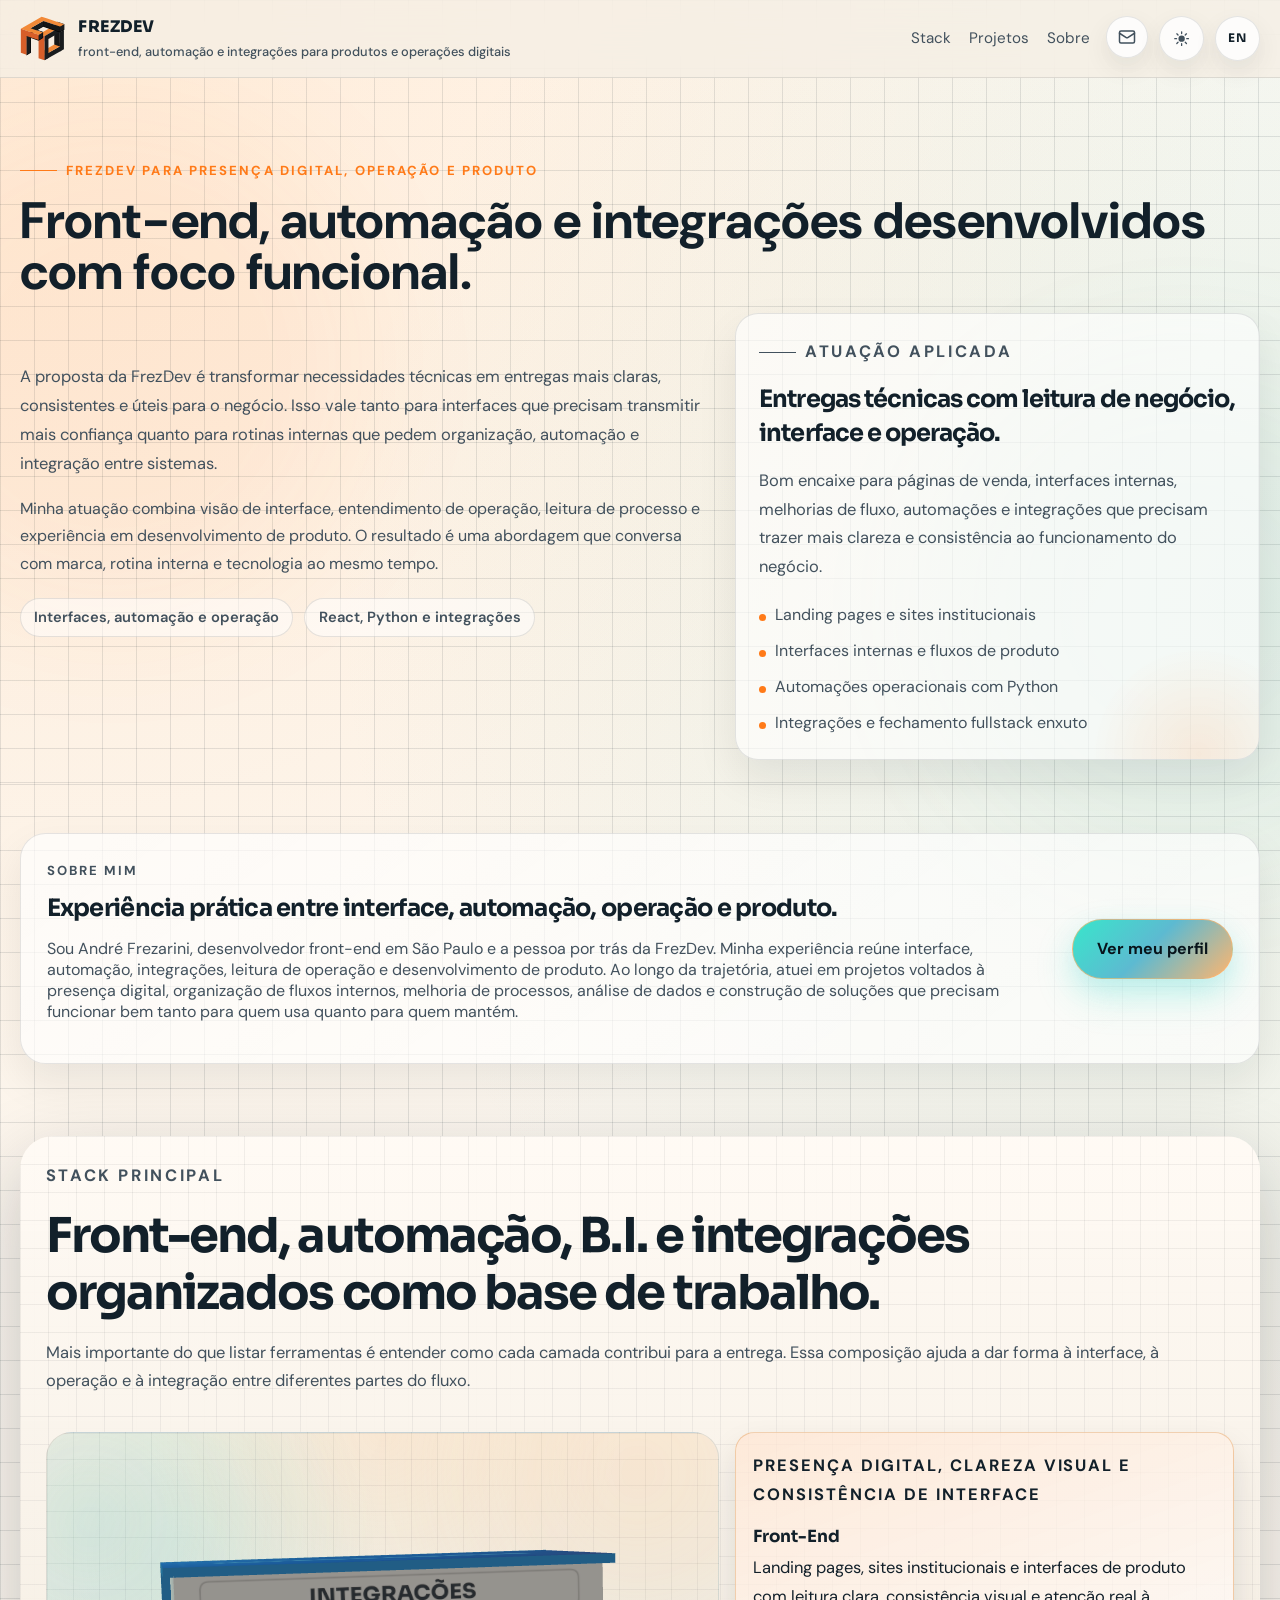
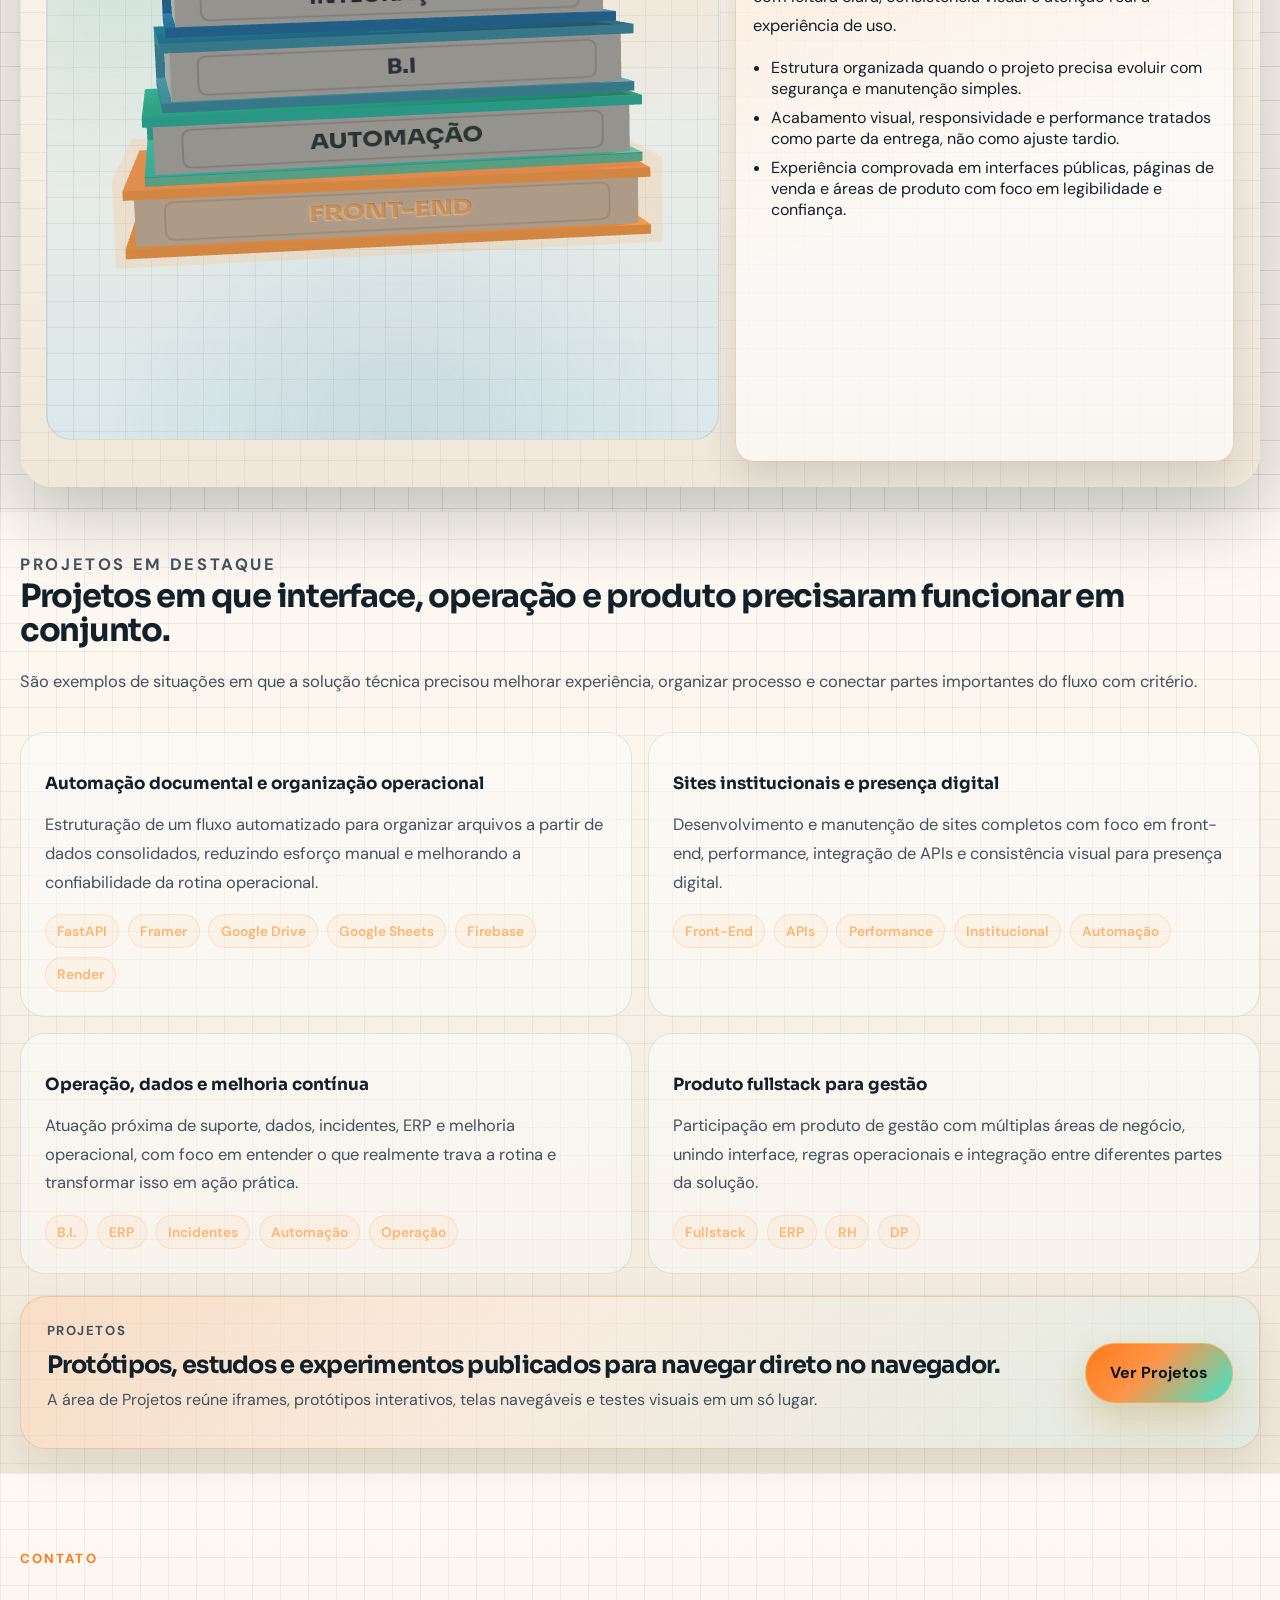
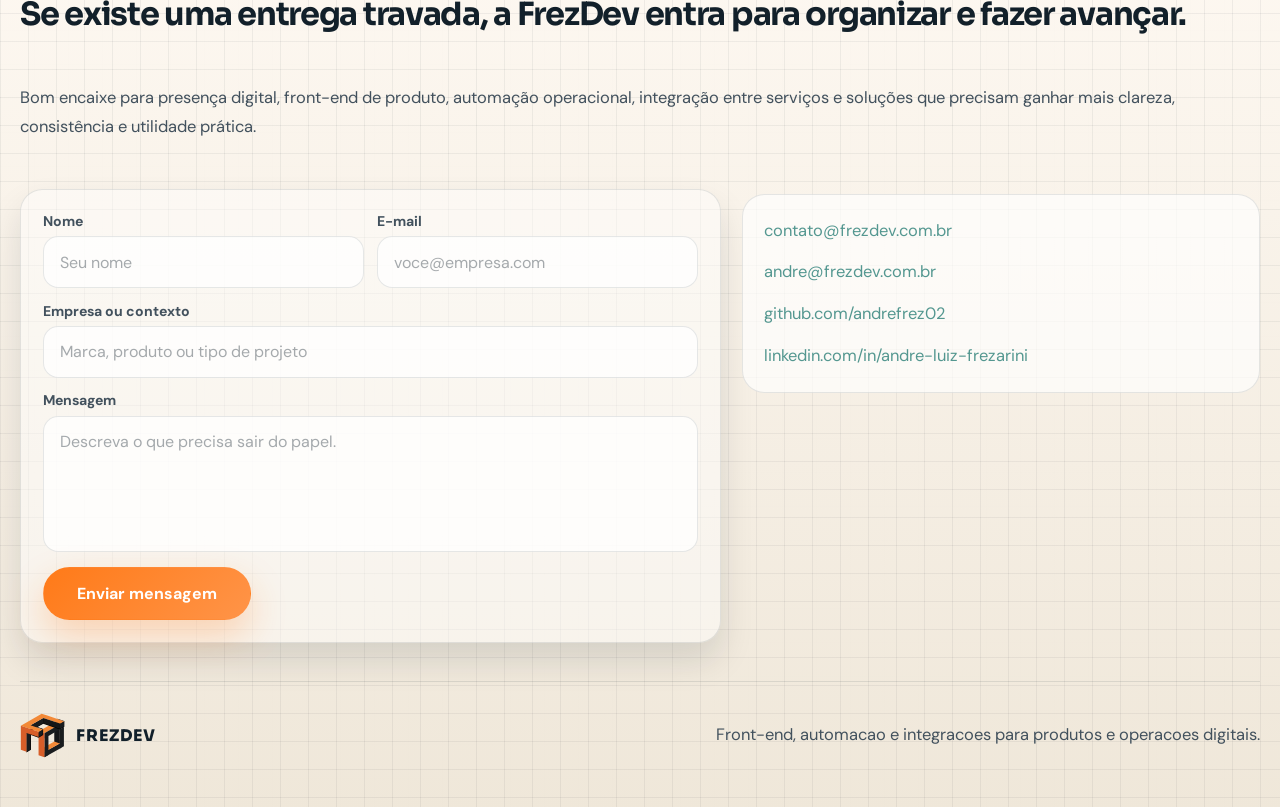
==== commit 5bf7d3fc: "Deploy from Ace2Z c33c7c919b531d8d073287a89085252a624493ed" ====
--- a/index.html
+++ b/index.html
@@ -51,7 +51,21 @@
     {
       "@context": "https://schema.org",
       "@type": "ProfessionalService",
+      "@id": "https://frezdev.com.br/#organization",
       "name": "FrezDev",
+      "founder": {
+        "@type": "Person",
+        "@id": "https://frezdev.com.br/#andre",
+        "name": "André Luiz Frezarini Dias da Silva",
+        "alternateName": "André Frezarini",
+        "url": "https://frezdev.com.br/meu-perfil/",
+        "jobTitle": "Desenvolvedor Front-End",
+        "sameAs": [
+          "https://github.com/andrefrez02",
+          "https://www.linkedin.com/in/andre-luiz-frezarini/",
+          "https://www.truelancer.com/freelancer/andresilva90"
+        ]
+      },
       "url": "https://frezdev.com.br/",
       "logo": "https://frezdev.com.br/logo-principal-lg.svg",
       "image": "https://frezdev.com.br/logo-principal-lg.svg",
@@ -87,14 +101,14 @@
   </script>
   <script type="module" crossorigin="" src="/assets/react-vendor-i_nGBwMY.js"></script>
   <script type="module" crossorigin="" src="/assets/vendor-ydrMnpYe.js"></script>
-  <script type="module" crossorigin="" src="/assets/useSiteTheme-DWj903vn.js"></script>
-  <script type="module" crossorigin="" src="/assets/main-DZe4tz59.js"></script>
-  <script type="module" crossorigin="" src="/assets/main-DR98VlnW.js"></script>
+  <script type="module" crossorigin="" src="/assets/useSiteTheme-Cw7YevSY.js"></script>
+  <script type="module" crossorigin="" src="/assets/main-D51dfrOg.js"></script>
+  <script type="module" crossorigin="" src="/assets/main-CJ_jfEhq.js"></script>
   <link rel="stylesheet" crossorigin="" href="/assets/main-xjHpaGTd.css">
 <link rel="modulepreload" as="script" crossorigin="" href="/assets/StackScene-CWbcyjPR.js"><link rel="modulepreload" as="script" crossorigin="" href="/assets/react-vendor-i_nGBwMY.js"><link rel="modulepreload" as="script" crossorigin="" href="/assets/vendor-ydrMnpYe.js"></head>
 
 <body>
-  <div id="root"><div class="page-shell"><div class="ambient ambient-left"></div><div class="ambient ambient-right"></div><header class="topbar"><div class="container topbar-inner"><div class="topbar-brand-wrap"><a class="brand" href="#topo" aria-label="FrezDev"><svg class="brand-mark" viewBox="0 0 80 80" fill="none" xmlns="http://www.w3.org/2000/svg" aria-hidden="true" focusable="false"><g clip-path="url(#brand-mark-clip)"><path class="logo-right-outside" d="M73.9814 52.7795L43.7889 69.7869L43.6699 79.1363L73.8669 62.129L73.9814 52.7795Z"></path><path class="logo-top" d="M78.1368 50.4911L68.3977 46.6815L33.7941 66.3198L43.8255 69.8372L78.1368 50.4911Z"></path><path class="logo-right-inside" d="M61.1811 26.8676L71.1931 29.1975V54.3048L61.1811 50.7789L61.1811 26.8676Z"></path><path class="logo-top" d="M78.4365 16.1721L43.6387 36.298L34.1074 32.7414L68.4912 12.7209L78.4365 16.1721Z"></path><path class="logo-right-outside" d="M78.3252 25.173L50.8076 40.9963L50.8115 75.0998L43.5801 79.1896V45.1525L43.3213 45.3019L43.5381 36.1398L78.4248 16.1711L78.3252 25.173Z"></path><path class="logo-right-outside" d="M78.4205 25.1216L71.1931 29.2145V63.5717L78.4265 59.4784L78.4205 25.1216Z"></path><path class="logo-left" d="M43.5801 36.1896V79.1896L33.1553 75.6008V32.6008L43.5801 36.1896Z"></path><path class="logo-shadow" d="M42.3316 10.1852L71.3043 19.8951V19.8902L72.1246 19.4156V19.3883L78.5387 15.6773V15.1002L66.5201 11.0318L66.8404 10.0846L78.6178 14.0719L79.0758 14.2213L79.359 14.3131V19.0279L79.3619 24.5543L78.5406 25.0279L78.5416 25.0562L71.3043 29.2398V29.2457L41.5045 19.2574L31.3268 25.1471L40.5377 28.2652L40.9967 28.4146L41.2799 28.5064V34.2594H41.2789L41.2809 39.3502L34.0494 43.5338V43.5279L33.2184 44.0094V44.0084L19.6275 39.4537L19.6314 65.7506L18.8111 66.2135L18.8121 66.2525L11.5797 70.3424V36.7555L3.40097 34.0152V24.6646L17.8834 29.5182V23.5768L18.7037 23.1012V23.0748L42.3316 9.39999V10.1852ZM21.6109 30.7682L33.2184 34.6588V34.6598L40.4459 30.4762V30.4801L40.4596 30.4713V29.2935L30.1754 25.8131L21.6109 30.7682Z"></path><path class="logo-right-outside" d="M41.5166 18.0998L18.8076 31.2394L18.8115 65.0998L11.5801 69.1896V35.1154L17.8838 31.466V22.424L41.5117 8.74921L41.5166 18.0998ZM40.4609 38.6457L33.2295 42.8303V33.4797L40.457 29.2961L40.4609 38.6457ZM78.542 23.9035L71.3047 28.0881V18.7375L78.5371 14.5539L78.542 23.9035Z"></path><path class="logo-top" d="M48.7314 4.54608H48.7295L78.542 14.5617L71.3008 18.7668L41.5039 8.75507L18.8037 21.9787L40.4609 29.2805L33.2197 33.4855L11.5762 26.1877L11.5752 26.1896L1.5 22.8L38.6562 1.15643L48.7314 4.54608Z"></path><path class="logo-left" d="M11.5801 26.1896V26.1848L33.2188 33.4797V42.8303L11.5801 35.5344V69.1896L1.5 65.8V22.8L11.5801 26.1896Z"></path><path class="logo-right-inside" d="M41.487 8.74921L71.3047 18.7428V28.093L41.487 18.0993V8.74921Z"></path></g><defs><clipPath id="brand-mark-clip"><rect width="80" height="80" fill="white"></rect></clipPath></defs></svg><span>FREZDEV<div class="brand-subtitle"><small class="brand-subtitle__desktop">front-end, automação e integrações para produtos e operações digitais</small><small class="brand-subtitle__tablet">front-end, automação e integrações digitais</small><small class="brand-subtitle__mobile">front-end e integrações</small></div></span></a><div class="topnav-actions topnav-actions-mobile"><a href="#contato" class="nav-cta" aria-label="Ir para contato"><svg xmlns="http://www.w3.org/2000/svg" width="18" height="18" viewBox="0 0 24 24" fill="none" stroke="currentColor" stroke-width="2" stroke-linecap="round" stroke-linejoin="round" class="lucide lucide-mail" aria-hidden="true"><path d="m22 7-8.991 5.727a2 2 0 0 1-2.009 0L2 7"></path><rect x="2" y="4" width="20" height="16" rx="2"></rect></svg></a><button type="button" class="theme-toggle" aria-label="Ativar modo escuro"><svg class="theme-toggle-icon" viewBox="0 0 24 24" aria-hidden="true" focusable="false"><circle cx="12" cy="12" r="4.4" fill="currentColor"></circle><path d="M12 2.5v2.4M12 19.1v2.4M21.5 12h-2.4M4.9 12H2.5M18.7 5.3l-1.7 1.7M7 17l-1.7 1.7M18.7 18.7 17 17M7 7 5.3 5.3" stroke="currentColor" stroke-width="1.8" stroke-linecap="round"></path></svg></button><a class="lang-toggle" href="/en/" hreflang="en" lang="en" aria-label="Read this page in English"><span aria-hidden="true">EN</span></a></div></div><nav class="topnav" aria-label="Navegação principal"><div class="topnav-links"><a href="#stack">Stack</a><a href="/estante/">Projetos</a><a href="/meu-perfil/">Sobre</a></div><div class="topnav-actions"><a href="#contato" class="nav-cta" aria-label="Ir para contato"><svg xmlns="http://www.w3.org/2000/svg" width="18" height="18" viewBox="0 0 24 24" fill="none" stroke="currentColor" stroke-width="2" stroke-linecap="round" stroke-linejoin="round" class="lucide lucide-mail" aria-hidden="true"><path d="m22 7-8.991 5.727a2 2 0 0 1-2.009 0L2 7"></path><rect x="2" y="4" width="20" height="16" rx="2"></rect></svg></a><button type="button" class="theme-toggle" aria-label="Ativar modo escuro"><svg class="theme-toggle-icon" viewBox="0 0 24 24" aria-hidden="true" focusable="false"><circle cx="12" cy="12" r="4.4" fill="currentColor"></circle><path d="M12 2.5v2.4M12 19.1v2.4M21.5 12h-2.4M4.9 12H2.5M18.7 5.3l-1.7 1.7M7 17l-1.7 1.7M18.7 18.7 17 17M7 7 5.3 5.3" stroke="currentColor" stroke-width="1.8" stroke-linecap="round"></path></svg></button><a class="lang-toggle" href="/en/" hreflang="en" lang="en" aria-label="Read this page in English"><span aria-hidden="true">EN</span></a></div></nav></div></header><main id="topo"><section class="hero section"><div class="container"><p class="eyebrow">FrezDev para presença digital, operação e produto</p><h1>Front-end, automação e integrações desenvolvidos com foco funcional.</h1></div><div class="container hero-grid"><div class="hero-copy"><p class="lead">A proposta da FrezDev é transformar necessidades técnicas em entregas mais claras, consistentes e úteis para o negócio. Isso vale tanto para interfaces que precisam transmitir mais confiança quanto para rotinas internas que pedem organização, automação e integração entre sistemas.</p><p class="hero-context">Minha atuação combina visão de interface, entendimento de operação, leitura de processo e experiência em desenvolvimento de produto. O resultado é uma abordagem que conversa com marca, rotina interna e tecnologia ao mesmo tempo.</p><div class="hero-badges" aria-label="Informações rápidas"><span>Interfaces, automação e operação</span><span>React, Python e integrações</span></div></div><aside class="hero-side-panel"><p class="panel-kicker">Atuação aplicada</p><h2>Entregas técnicas com leitura de negócio, interface e operação.</h2><p>Bom encaixe para páginas de venda, interfaces internas, melhorias de fluxo, automações e integrações que precisam trazer mais clareza e consistência ao funcionamento do negócio.</p><ul class="hero-focus-list"><li>Landing pages e sites institucionais</li><li>Interfaces internas e fluxos de produto</li><li>Automações operacionais com Python</li><li>Integrações e fechamento fullstack enxuto</li></ul></aside></div><section class="section section-light about-preview-section" id="sobre"><div class="container"><aside class="about-preview-card"><div class="about-preview-copy"><p class="section-label">Sobre mim</p><h2>Experiência prática entre interface, automação, operação e produto.</h2><p>Minha experiência reúne interface, automação, integrações, leitura de operação e desenvolvimento de produto. Ao longo da trajetória, atuei em projetos voltados à presença digital, organização de fluxos internos, melhoria de processos, análise de dados e construção de soluções que precisam funcionar bem tanto para quem usa quanto para quem mantém.</p></div><a class="button button-spotlight button-spotlight-cool" href="/meu-perfil/">Ver meu perfil</a></aside></div></section></section><section class="stack-showcase-section section" id="stack"><div class="container"><aside class="stack-panel stack-panel-fullscreen"><div class="stack-panel-copy stack-panel-copy-wide"><p class="section-label">Stack principal</p><h2>Front-end, automação, B.I. e integrações organizados como base de trabalho.</h2><p>Mais importante do que listar ferramentas é entender como cada camada contribui para a entrega. Essa composição ajuda a dar forma à interface, à operação e à integração entre diferentes partes do fluxo.</p></div><div class="stack-interactive-layout"><div class="stack-viewport"><div style="position: relative; width: 100%; height: 100%; overflow: hidden; pointer-events: auto;"><div style="width: 100%; height: 100%;"><canvas style="display: block;"></canvas></div></div></div><div class="stack-debug-panel "></div><div class="stack-detail-panel" style="--stack-accent: #ffb56e; --stack-base: #ff7a18;"><article class="stack-detail-card"><p class="stack-detail-kicker">Presença digital, clareza visual e consistência de interface</p><h3>Front-End</h3><p>Landing pages, sites institucionais e interfaces de produto com leitura clara, consistência visual e atenção real à experiência de uso.</p><ul class="stack-points"><li>Estrutura organizada quando o projeto precisa evoluir com segurança e manutenção simples.</li><li>Acabamento visual, responsividade e performance tratados como parte da entrega, não como ajuste tardio.</li><li>Experiência comprovada em interfaces públicas, páginas de venda e áreas de produto com foco em legibilidade e confiança.</li></ul></article></div></div></aside></div></section><section class="section section-dark" id="projetos"><div class="container"><div class="section-head on-dark"><p class="section-label">Projetos em destaque</p><h2>Projetos em que interface, operação e produto precisaram funcionar em conjunto.</h2><p>São exemplos de situações em que a solução técnica precisou melhorar experiência, organizar processo e conectar partes importantes do fluxo com critério.</p></div><div class="case-grid"><article class="case-card"><h3>Automação documental e organização operacional</h3><p>Estruturação de um fluxo automatizado para organizar arquivos a partir de dados consolidados, reduzindo esforço manual e melhorando a confiabilidade da rotina operacional.</p><div class="tag-row"><span class="tag">FastAPI</span><span class="tag">Framer</span><span class="tag">Google Drive</span><span class="tag">Google Sheets</span><span class="tag">Firebase</span><span class="tag">Render</span></div></article><article class="case-card"><h3>Sites institucionais e presença digital</h3><p>Desenvolvimento e manutenção de sites completos com foco em front-end, performance, integração de APIs e consistência visual para presença digital.</p><div class="tag-row"><span class="tag">Front-End</span><span class="tag">APIs</span><span class="tag">Performance</span><span class="tag">Institucional</span><span class="tag">Automação</span></div></article><article class="case-card"><h3>Operação, dados e melhoria contínua</h3><p>Atuação próxima de suporte, dados, incidentes, ERP e melhoria operacional, com foco em entender o que realmente trava a rotina e transformar isso em ação prática.</p><div class="tag-row"><span class="tag">B.I.</span><span class="tag">ERP</span><span class="tag">Incidentes</span><span class="tag">Automação</span><span class="tag">Operação</span></div></article><article class="case-card"><h3>Produto fullstack para gestão</h3><p>Participação em produto de gestão com múltiplas áreas de negócio, unindo interface, regras operacionais e integração entre diferentes partes da solução.</p><div class="tag-row"><span class="tag">Fullstack</span><span class="tag">ERP</span><span class="tag">RH</span><span class="tag">DP</span></div></article></div><aside class="projects-cta-card" aria-label="Acesso às Projetos"><div><p class="profile-kicker">Projetos</p><h3>Protótipos, estudos e experimentos publicados para navegar direto no navegador.</h3><p>A área de Projetos reúne iframes, protótipos interativos, telas navegáveis e testes visuais em um só lugar.</p></div><a class="button button-spotlight" href="/estante/">Ver Projetos</a></aside></div></section></main><footer class="footer section-dark" id="contato"><div class="container"><div class="footer-intro"><p class="section-label">Contato</p><h2>Se existe uma entrega travada, a FrezDev entra para organizar e fazer avançar.</h2><p class="footer-copy">Bom encaixe para presença digital, front-end de produto, automação operacional, integração entre serviços e soluções que precisam ganhar mais clareza, consistência e utilidade prática.</p><div class="footer-grid"><form class="contact-form" method="POST" action="https://formsubmit.co/ajax/contato@frezdev.com.br"><input type="hidden" name="_subject" value="Novo contato pelo site FrezDev"><input type="hidden" name="_template" value="table"><div class="contact-form-grid"><label class="contact-field"><span>Nome</span><input type="text" name="name" placeholder="Seu nome" autocomplete="name" required=""></label><label class="contact-field"><span>E-mail</span><input type="email" name="email" placeholder="voce@empresa.com" autocomplete="email" required=""></label><label class="contact-field contact-field-full"><span>Empresa ou contexto</span><input type="text" name="company" placeholder="Marca, produto ou tipo de projeto" autocomplete="organization"></label><label class="contact-field contact-field-full"><span>Mensagem</span><textarea name="message" rows="5" placeholder="Descreva o que precisa sair do papel." required=""></textarea></label><label class="contact-field contact-field-hidden" aria-hidden="true"><span>Website</span><input type="text" name="website" tabindex="-1" autocomplete="off"></label></div><div class="contact-form-actions"><button class="button button-primary contact-submit" type="submit">Enviar mensagem</button></div></form><div class="contact-panel"><a href="mailto:contato@frezdev.com.br">contato@frezdev.com.br</a><a href="mailto:andre@frezdev.com.br">andre@frezdev.com.br</a><a href="https://github.com/andrefrez02" target="_blank" rel="noreferrer">github.com/andrefrez02</a><a href="https://www.linkedin.com/in/andre-luiz-frezarini/" target="_blank" rel="noreferrer">linkedin.com/in/andre-luiz-frezarini</a></div></div></div></div><div class="container footer-bottom"><div class="footer-brand-lockup"><svg class="brand-mark" viewBox="0 0 80 80" fill="none" xmlns="http://www.w3.org/2000/svg" aria-hidden="true" focusable="false"><g clip-path="url(#brand-mark-clip)"><path class="logo-right-outside" d="M73.9814 52.7795L43.7889 69.7869L43.6699 79.1363L73.8669 62.129L73.9814 52.7795Z"></path><path class="logo-top" d="M78.1368 50.4911L68.3977 46.6815L33.7941 66.3198L43.8255 69.8372L78.1368 50.4911Z"></path><path class="logo-right-inside" d="M61.1811 26.8676L71.1931 29.1975V54.3048L61.1811 50.7789L61.1811 26.8676Z"></path><path class="logo-top" d="M78.4365 16.1721L43.6387 36.298L34.1074 32.7414L68.4912 12.7209L78.4365 16.1721Z"></path><path class="logo-right-outside" d="M78.3252 25.173L50.8076 40.9963L50.8115 75.0998L43.5801 79.1896V45.1525L43.3213 45.3019L43.5381 36.1398L78.4248 16.1711L78.3252 25.173Z"></path><path class="logo-right-outside" d="M78.4205 25.1216L71.1931 29.2145V63.5717L78.4265 59.4784L78.4205 25.1216Z"></path><path class="logo-left" d="M43.5801 36.1896V79.1896L33.1553 75.6008V32.6008L43.5801 36.1896Z"></path><path class="logo-shadow" d="M42.3316 10.1852L71.3043 19.8951V19.8902L72.1246 19.4156V19.3883L78.5387 15.6773V15.1002L66.5201 11.0318L66.8404 10.0846L78.6178 14.0719L79.0758 14.2213L79.359 14.3131V19.0279L79.3619 24.5543L78.5406 25.0279L78.5416 25.0562L71.3043 29.2398V29.2457L41.5045 19.2574L31.3268 25.1471L40.5377 28.2652L40.9967 28.4146L41.2799 28.5064V34.2594H41.2789L41.2809 39.3502L34.0494 43.5338V43.5279L33.2184 44.0094V44.0084L19.6275 39.4537L19.6314 65.7506L18.8111 66.2135L18.8121 66.2525L11.5797 70.3424V36.7555L3.40097 34.0152V24.6646L17.8834 29.5182V23.5768L18.7037 23.1012V23.0748L42.3316 9.39999V10.1852ZM21.6109 30.7682L33.2184 34.6588V34.6598L40.4459 30.4762V30.4801L40.4596 30.4713V29.2935L30.1754 25.8131L21.6109 30.7682Z"></path><path class="logo-right-outside" d="M41.5166 18.0998L18.8076 31.2394L18.8115 65.0998L11.5801 69.1896V35.1154L17.8838 31.466V22.424L41.5117 8.74921L41.5166 18.0998ZM40.4609 38.6457L33.2295 42.8303V33.4797L40.457 29.2961L40.4609 38.6457ZM78.542 23.9035L71.3047 28.0881V18.7375L78.5371 14.5539L78.542 23.9035Z"></path><path class="logo-top" d="M48.7314 4.54608H48.7295L78.542 14.5617L71.3008 18.7668L41.5039 8.75507L18.8037 21.9787L40.4609 29.2805L33.2197 33.4855L11.5762 26.1877L11.5752 26.1896L1.5 22.8L38.6562 1.15643L48.7314 4.54608Z"></path><path class="logo-left" d="M11.5801 26.1896V26.1848L33.2188 33.4797V42.8303L11.5801 35.5344V69.1896L1.5 65.8V22.8L11.5801 26.1896Z"></path><path class="logo-right-inside" d="M41.487 8.74921L71.3047 18.7428V28.093L41.487 18.0993V8.74921Z"></path></g><defs><clipPath id="brand-mark-clip"><rect width="80" height="80" fill="white"></rect></clipPath></defs></svg><span>FREZDEV</span></div><p>Front-end, automacao e integracoes para produtos e operacoes digitais.</p></div></footer><button type="button" class="back-to-top" aria-label="Voltar ao topo da página"><svg xmlns="http://www.w3.org/2000/svg" width="18" height="18" viewBox="0 0 24 24" fill="none" stroke="currentColor" stroke-width="2.3" stroke-linecap="round" stroke-linejoin="round" class="lucide lucide-arrow-up" aria-hidden="true"><path d="m5 12 7-7 7 7"></path><path d="M12 19V5"></path></svg></button></div></div>
+  <div id="root"><div class="page-shell"><div class="ambient ambient-left"></div><div class="ambient ambient-right"></div><header class="topbar"><div class="container topbar-inner"><div class="topbar-brand-wrap"><a class="brand" href="#topo" aria-label="FrezDev"><svg class="brand-mark" viewBox="0 0 80 80" fill="none" xmlns="http://www.w3.org/2000/svg" aria-hidden="true" focusable="false"><g clip-path="url(#brand-mark-clip)"><path class="logo-right-outside" d="M73.9814 52.7795L43.7889 69.7869L43.6699 79.1363L73.8669 62.129L73.9814 52.7795Z"></path><path class="logo-top" d="M78.1368 50.4911L68.3977 46.6815L33.7941 66.3198L43.8255 69.8372L78.1368 50.4911Z"></path><path class="logo-right-inside" d="M61.1811 26.8676L71.1931 29.1975V54.3048L61.1811 50.7789L61.1811 26.8676Z"></path><path class="logo-top" d="M78.4365 16.1721L43.6387 36.298L34.1074 32.7414L68.4912 12.7209L78.4365 16.1721Z"></path><path class="logo-right-outside" d="M78.3252 25.173L50.8076 40.9963L50.8115 75.0998L43.5801 79.1896V45.1525L43.3213 45.3019L43.5381 36.1398L78.4248 16.1711L78.3252 25.173Z"></path><path class="logo-right-outside" d="M78.4205 25.1216L71.1931 29.2145V63.5717L78.4265 59.4784L78.4205 25.1216Z"></path><path class="logo-left" d="M43.5801 36.1896V79.1896L33.1553 75.6008V32.6008L43.5801 36.1896Z"></path><path class="logo-shadow" d="M42.3316 10.1852L71.3043 19.8951V19.8902L72.1246 19.4156V19.3883L78.5387 15.6773V15.1002L66.5201 11.0318L66.8404 10.0846L78.6178 14.0719L79.0758 14.2213L79.359 14.3131V19.0279L79.3619 24.5543L78.5406 25.0279L78.5416 25.0562L71.3043 29.2398V29.2457L41.5045 19.2574L31.3268 25.1471L40.5377 28.2652L40.9967 28.4146L41.2799 28.5064V34.2594H41.2789L41.2809 39.3502L34.0494 43.5338V43.5279L33.2184 44.0094V44.0084L19.6275 39.4537L19.6314 65.7506L18.8111 66.2135L18.8121 66.2525L11.5797 70.3424V36.7555L3.40097 34.0152V24.6646L17.8834 29.5182V23.5768L18.7037 23.1012V23.0748L42.3316 9.39999V10.1852ZM21.6109 30.7682L33.2184 34.6588V34.6598L40.4459 30.4762V30.4801L40.4596 30.4713V29.2935L30.1754 25.8131L21.6109 30.7682Z"></path><path class="logo-right-outside" d="M41.5166 18.0998L18.8076 31.2394L18.8115 65.0998L11.5801 69.1896V35.1154L17.8838 31.466V22.424L41.5117 8.74921L41.5166 18.0998ZM40.4609 38.6457L33.2295 42.8303V33.4797L40.457 29.2961L40.4609 38.6457ZM78.542 23.9035L71.3047 28.0881V18.7375L78.5371 14.5539L78.542 23.9035Z"></path><path class="logo-top" d="M48.7314 4.54608H48.7295L78.542 14.5617L71.3008 18.7668L41.5039 8.75507L18.8037 21.9787L40.4609 29.2805L33.2197 33.4855L11.5762 26.1877L11.5752 26.1896L1.5 22.8L38.6562 1.15643L48.7314 4.54608Z"></path><path class="logo-left" d="M11.5801 26.1896V26.1848L33.2188 33.4797V42.8303L11.5801 35.5344V69.1896L1.5 65.8V22.8L11.5801 26.1896Z"></path><path class="logo-right-inside" d="M41.487 8.74921L71.3047 18.7428V28.093L41.487 18.0993V8.74921Z"></path></g><defs><clipPath id="brand-mark-clip"><rect width="80" height="80" fill="white"></rect></clipPath></defs></svg><span>FREZDEV<div class="brand-subtitle"><small class="brand-subtitle__desktop">front-end, automação e integrações para produtos e operações digitais</small><small class="brand-subtitle__tablet">front-end, automação e integrações digitais</small><small class="brand-subtitle__mobile">front-end e integrações</small></div></span></a><div class="topnav-actions topnav-actions-mobile"><a href="#contato" class="nav-cta" aria-label="Ir para contato"><svg xmlns="http://www.w3.org/2000/svg" width="18" height="18" viewBox="0 0 24 24" fill="none" stroke="currentColor" stroke-width="2" stroke-linecap="round" stroke-linejoin="round" class="lucide lucide-mail" aria-hidden="true"><path d="m22 7-8.991 5.727a2 2 0 0 1-2.009 0L2 7"></path><rect x="2" y="4" width="20" height="16" rx="2"></rect></svg></a><button type="button" class="theme-toggle" aria-label="Ativar modo escuro"><svg class="theme-toggle-icon" viewBox="0 0 24 24" aria-hidden="true" focusable="false"><circle cx="12" cy="12" r="4.4" fill="currentColor"></circle><path d="M12 2.5v2.4M12 19.1v2.4M21.5 12h-2.4M4.9 12H2.5M18.7 5.3l-1.7 1.7M7 17l-1.7 1.7M18.7 18.7 17 17M7 7 5.3 5.3" stroke="currentColor" stroke-width="1.8" stroke-linecap="round"></path></svg></button><a class="lang-toggle" href="/en/" hreflang="en" lang="en" aria-label="Read this page in English"><span aria-hidden="true">EN</span></a></div></div><nav class="topnav" aria-label="Navegação principal"><div class="topnav-links"><a href="#stack">Stack</a><a href="/estante/">Projetos</a><a href="/meu-perfil/">Sobre</a></div><div class="topnav-actions"><a href="#contato" class="nav-cta" aria-label="Ir para contato"><svg xmlns="http://www.w3.org/2000/svg" width="18" height="18" viewBox="0 0 24 24" fill="none" stroke="currentColor" stroke-width="2" stroke-linecap="round" stroke-linejoin="round" class="lucide lucide-mail" aria-hidden="true"><path d="m22 7-8.991 5.727a2 2 0 0 1-2.009 0L2 7"></path><rect x="2" y="4" width="20" height="16" rx="2"></rect></svg></a><button type="button" class="theme-toggle" aria-label="Ativar modo escuro"><svg class="theme-toggle-icon" viewBox="0 0 24 24" aria-hidden="true" focusable="false"><circle cx="12" cy="12" r="4.4" fill="currentColor"></circle><path d="M12 2.5v2.4M12 19.1v2.4M21.5 12h-2.4M4.9 12H2.5M18.7 5.3l-1.7 1.7M7 17l-1.7 1.7M18.7 18.7 17 17M7 7 5.3 5.3" stroke="currentColor" stroke-width="1.8" stroke-linecap="round"></path></svg></button><a class="lang-toggle" href="/en/" hreflang="en" lang="en" aria-label="Read this page in English"><span aria-hidden="true">EN</span></a></div></nav></div></header><main id="topo"><section class="hero section"><div class="container"><p class="eyebrow">FrezDev para presença digital, operação e produto</p><h1>Front-end, automação e integrações desenvolvidos com foco funcional.</h1></div><div class="container hero-grid"><div class="hero-copy"><p class="lead">A proposta da FrezDev é transformar necessidades técnicas em entregas mais claras, consistentes e úteis para o negócio. Isso vale tanto para interfaces que precisam transmitir mais confiança quanto para rotinas internas que pedem organização, automação e integração entre sistemas.</p><p class="hero-context">Minha atuação combina visão de interface, entendimento de operação, leitura de processo e experiência em desenvolvimento de produto. O resultado é uma abordagem que conversa com marca, rotina interna e tecnologia ao mesmo tempo.</p><div class="hero-badges" aria-label="Informações rápidas"><span>Interfaces, automação e operação</span><span>React, Python e integrações</span></div></div><aside class="hero-side-panel"><p class="panel-kicker">Atuação aplicada</p><h2>Entregas técnicas com leitura de negócio, interface e operação.</h2><p>Bom encaixe para páginas de venda, interfaces internas, melhorias de fluxo, automações e integrações que precisam trazer mais clareza e consistência ao funcionamento do negócio.</p><ul class="hero-focus-list"><li>Landing pages e sites institucionais</li><li>Interfaces internas e fluxos de produto</li><li>Automações operacionais com Python</li><li>Integrações e fechamento fullstack enxuto</li></ul></aside></div><section class="section section-light about-preview-section" id="sobre"><div class="container"><aside class="about-preview-card"><div class="about-preview-copy"><p class="section-label">Sobre mim</p><h2>Experiência prática entre interface, automação, operação e produto.</h2><p>Sou André Frezarini, desenvolvedor front-end em São Paulo e a pessoa por trás da FrezDev. Minha experiência reúne interface, automação, integrações, leitura de operação e desenvolvimento de produto. Ao longo da trajetória, atuei em projetos voltados à presença digital, organização de fluxos internos, melhoria de processos, análise de dados e construção de soluções que precisam funcionar bem tanto para quem usa quanto para quem mantém.</p></div><a class="button button-spotlight button-spotlight-cool" href="/meu-perfil/">Ver meu perfil</a></aside></div></section></section><section class="stack-showcase-section section" id="stack"><div class="container"><aside class="stack-panel stack-panel-fullscreen"><div class="stack-panel-copy stack-panel-copy-wide"><p class="section-label">Stack principal</p><h2>Front-end, automação, B.I. e integrações organizados como base de trabalho.</h2><p>Mais importante do que listar ferramentas é entender como cada camada contribui para a entrega. Essa composição ajuda a dar forma à interface, à operação e à integração entre diferentes partes do fluxo.</p></div><div class="stack-interactive-layout"><div class="stack-viewport"><div style="position: relative; width: 100%; height: 100%; overflow: hidden; pointer-events: auto;"><div style="width: 100%; height: 100%;"><canvas style="display: block;"></canvas></div></div></div><div class="stack-debug-panel "></div><div class="stack-detail-panel" style="--stack-accent: #ffb56e; --stack-base: #ff7a18;"><article class="stack-detail-card"><p class="stack-detail-kicker">Presença digital, clareza visual e consistência de interface</p><h3>Front-End</h3><p>Landing pages, sites institucionais e interfaces de produto com leitura clara, consistência visual e atenção real à experiência de uso.</p><ul class="stack-points"><li>Estrutura organizada quando o projeto precisa evoluir com segurança e manutenção simples.</li><li>Acabamento visual, responsividade e performance tratados como parte da entrega, não como ajuste tardio.</li><li>Experiência comprovada em interfaces públicas, páginas de venda e áreas de produto com foco em legibilidade e confiança.</li></ul></article></div></div></aside></div></section><section class="section section-dark" id="projetos"><div class="container"><div class="section-head on-dark"><p class="section-label">Projetos em destaque</p><h2>Projetos em que interface, operação e produto precisaram funcionar em conjunto.</h2><p>São exemplos de situações em que a solução técnica precisou melhorar experiência, organizar processo e conectar partes importantes do fluxo com critério.</p></div><div class="case-grid"><article class="case-card"><h3>Automação documental e organização operacional</h3><p>Estruturação de um fluxo automatizado para organizar arquivos a partir de dados consolidados, reduzindo esforço manual e melhorando a confiabilidade da rotina operacional.</p><div class="tag-row"><span class="tag">FastAPI</span><span class="tag">Framer</span><span class="tag">Google Drive</span><span class="tag">Google Sheets</span><span class="tag">Firebase</span><span class="tag">Render</span></div></article><article class="case-card"><h3>Sites institucionais e presença digital</h3><p>Desenvolvimento e manutenção de sites completos com foco em front-end, performance, integração de APIs e consistência visual para presença digital.</p><div class="tag-row"><span class="tag">Front-End</span><span class="tag">APIs</span><span class="tag">Performance</span><span class="tag">Institucional</span><span class="tag">Automação</span></div></article><article class="case-card"><h3>Operação, dados e melhoria contínua</h3><p>Atuação próxima de suporte, dados, incidentes, ERP e melhoria operacional, com foco em entender o que realmente trava a rotina e transformar isso em ação prática.</p><div class="tag-row"><span class="tag">B.I.</span><span class="tag">ERP</span><span class="tag">Incidentes</span><span class="tag">Automação</span><span class="tag">Operação</span></div></article><article class="case-card"><h3>Produto fullstack para gestão</h3><p>Participação em produto de gestão com múltiplas áreas de negócio, unindo interface, regras operacionais e integração entre diferentes partes da solução.</p><div class="tag-row"><span class="tag">Fullstack</span><span class="tag">ERP</span><span class="tag">RH</span><span class="tag">DP</span></div></article></div><aside class="projects-cta-card" aria-label="Acesso às Projetos"><div><p class="profile-kicker">Projetos</p><h3>Protótipos, estudos e experimentos publicados para navegar direto no navegador.</h3><p>A área de Projetos reúne iframes, protótipos interativos, telas navegáveis e testes visuais em um só lugar.</p></div><a class="button button-spotlight" href="/estante/">Ver Projetos</a></aside></div></section></main><footer class="footer section-dark" id="contato"><div class="container"><div class="footer-intro"><p class="section-label">Contato</p><h2>Se existe uma entrega travada, a FrezDev entra para organizar e fazer avançar.</h2><p class="footer-copy">Bom encaixe para presença digital, front-end de produto, automação operacional, integração entre serviços e soluções que precisam ganhar mais clareza, consistência e utilidade prática.</p><div class="footer-grid"><form class="contact-form" method="POST" action="https://formsubmit.co/ajax/contato@frezdev.com.br"><input type="hidden" name="_subject" value="Novo contato pelo site FrezDev"><input type="hidden" name="_template" value="table"><div class="contact-form-grid"><label class="contact-field"><span>Nome</span><input type="text" name="name" placeholder="Seu nome" autocomplete="name" required=""></label><label class="contact-field"><span>E-mail</span><input type="email" name="email" placeholder="voce@empresa.com" autocomplete="email" required=""></label><label class="contact-field contact-field-full"><span>Empresa ou contexto</span><input type="text" name="company" placeholder="Marca, produto ou tipo de projeto" autocomplete="organization"></label><label class="contact-field contact-field-full"><span>Mensagem</span><textarea name="message" rows="5" placeholder="Descreva o que precisa sair do papel." required=""></textarea></label><label class="contact-field contact-field-hidden" aria-hidden="true"><span>Website</span><input type="text" name="website" tabindex="-1" autocomplete="off"></label></div><div class="contact-form-actions"><button class="button button-primary contact-submit" type="submit">Enviar mensagem</button></div></form><div class="contact-panel"><a href="mailto:contato@frezdev.com.br">contato@frezdev.com.br</a><a href="mailto:andre@frezdev.com.br">andre@frezdev.com.br</a><a href="https://github.com/andrefrez02" target="_blank" rel="noreferrer">github.com/andrefrez02</a><a href="https://www.linkedin.com/in/andre-luiz-frezarini/" target="_blank" rel="noreferrer">linkedin.com/in/andre-luiz-frezarini</a></div></div></div></div><div class="container footer-bottom"><div class="footer-brand-lockup"><svg class="brand-mark" viewBox="0 0 80 80" fill="none" xmlns="http://www.w3.org/2000/svg" aria-hidden="true" focusable="false"><g clip-path="url(#brand-mark-clip)"><path class="logo-right-outside" d="M73.9814 52.7795L43.7889 69.7869L43.6699 79.1363L73.8669 62.129L73.9814 52.7795Z"></path><path class="logo-top" d="M78.1368 50.4911L68.3977 46.6815L33.7941 66.3198L43.8255 69.8372L78.1368 50.4911Z"></path><path class="logo-right-inside" d="M61.1811 26.8676L71.1931 29.1975V54.3048L61.1811 50.7789L61.1811 26.8676Z"></path><path class="logo-top" d="M78.4365 16.1721L43.6387 36.298L34.1074 32.7414L68.4912 12.7209L78.4365 16.1721Z"></path><path class="logo-right-outside" d="M78.3252 25.173L50.8076 40.9963L50.8115 75.0998L43.5801 79.1896V45.1525L43.3213 45.3019L43.5381 36.1398L78.4248 16.1711L78.3252 25.173Z"></path><path class="logo-right-outside" d="M78.4205 25.1216L71.1931 29.2145V63.5717L78.4265 59.4784L78.4205 25.1216Z"></path><path class="logo-left" d="M43.5801 36.1896V79.1896L33.1553 75.6008V32.6008L43.5801 36.1896Z"></path><path class="logo-shadow" d="M42.3316 10.1852L71.3043 19.8951V19.8902L72.1246 19.4156V19.3883L78.5387 15.6773V15.1002L66.5201 11.0318L66.8404 10.0846L78.6178 14.0719L79.0758 14.2213L79.359 14.3131V19.0279L79.3619 24.5543L78.5406 25.0279L78.5416 25.0562L71.3043 29.2398V29.2457L41.5045 19.2574L31.3268 25.1471L40.5377 28.2652L40.9967 28.4146L41.2799 28.5064V34.2594H41.2789L41.2809 39.3502L34.0494 43.5338V43.5279L33.2184 44.0094V44.0084L19.6275 39.4537L19.6314 65.7506L18.8111 66.2135L18.8121 66.2525L11.5797 70.3424V36.7555L3.40097 34.0152V24.6646L17.8834 29.5182V23.5768L18.7037 23.1012V23.0748L42.3316 9.39999V10.1852ZM21.6109 30.7682L33.2184 34.6588V34.6598L40.4459 30.4762V30.4801L40.4596 30.4713V29.2935L30.1754 25.8131L21.6109 30.7682Z"></path><path class="logo-right-outside" d="M41.5166 18.0998L18.8076 31.2394L18.8115 65.0998L11.5801 69.1896V35.1154L17.8838 31.466V22.424L41.5117 8.74921L41.5166 18.0998ZM40.4609 38.6457L33.2295 42.8303V33.4797L40.457 29.2961L40.4609 38.6457ZM78.542 23.9035L71.3047 28.0881V18.7375L78.5371 14.5539L78.542 23.9035Z"></path><path class="logo-top" d="M48.7314 4.54608H48.7295L78.542 14.5617L71.3008 18.7668L41.5039 8.75507L18.8037 21.9787L40.4609 29.2805L33.2197 33.4855L11.5762 26.1877L11.5752 26.1896L1.5 22.8L38.6562 1.15643L48.7314 4.54608Z"></path><path class="logo-left" d="M11.5801 26.1896V26.1848L33.2188 33.4797V42.8303L11.5801 35.5344V69.1896L1.5 65.8V22.8L11.5801 26.1896Z"></path><path class="logo-right-inside" d="M41.487 8.74921L71.3047 18.7428V28.093L41.487 18.0993V8.74921Z"></path></g><defs><clipPath id="brand-mark-clip"><rect width="80" height="80" fill="white"></rect></clipPath></defs></svg><span>FREZDEV</span></div><p>Front-end, automacao e integracoes para produtos e operacoes digitais.</p></div></footer><button type="button" class="back-to-top" aria-label="Voltar ao topo da página"><svg xmlns="http://www.w3.org/2000/svg" width="18" height="18" viewBox="0 0 24 24" fill="none" stroke="currentColor" stroke-width="2.3" stroke-linecap="round" stroke-linejoin="round" class="lucide lucide-arrow-up" aria-hidden="true"><path d="m5 12 7-7 7 7"></path><path d="M12 19V5"></path></svg></button></div></div>
 
 
 </body></html>
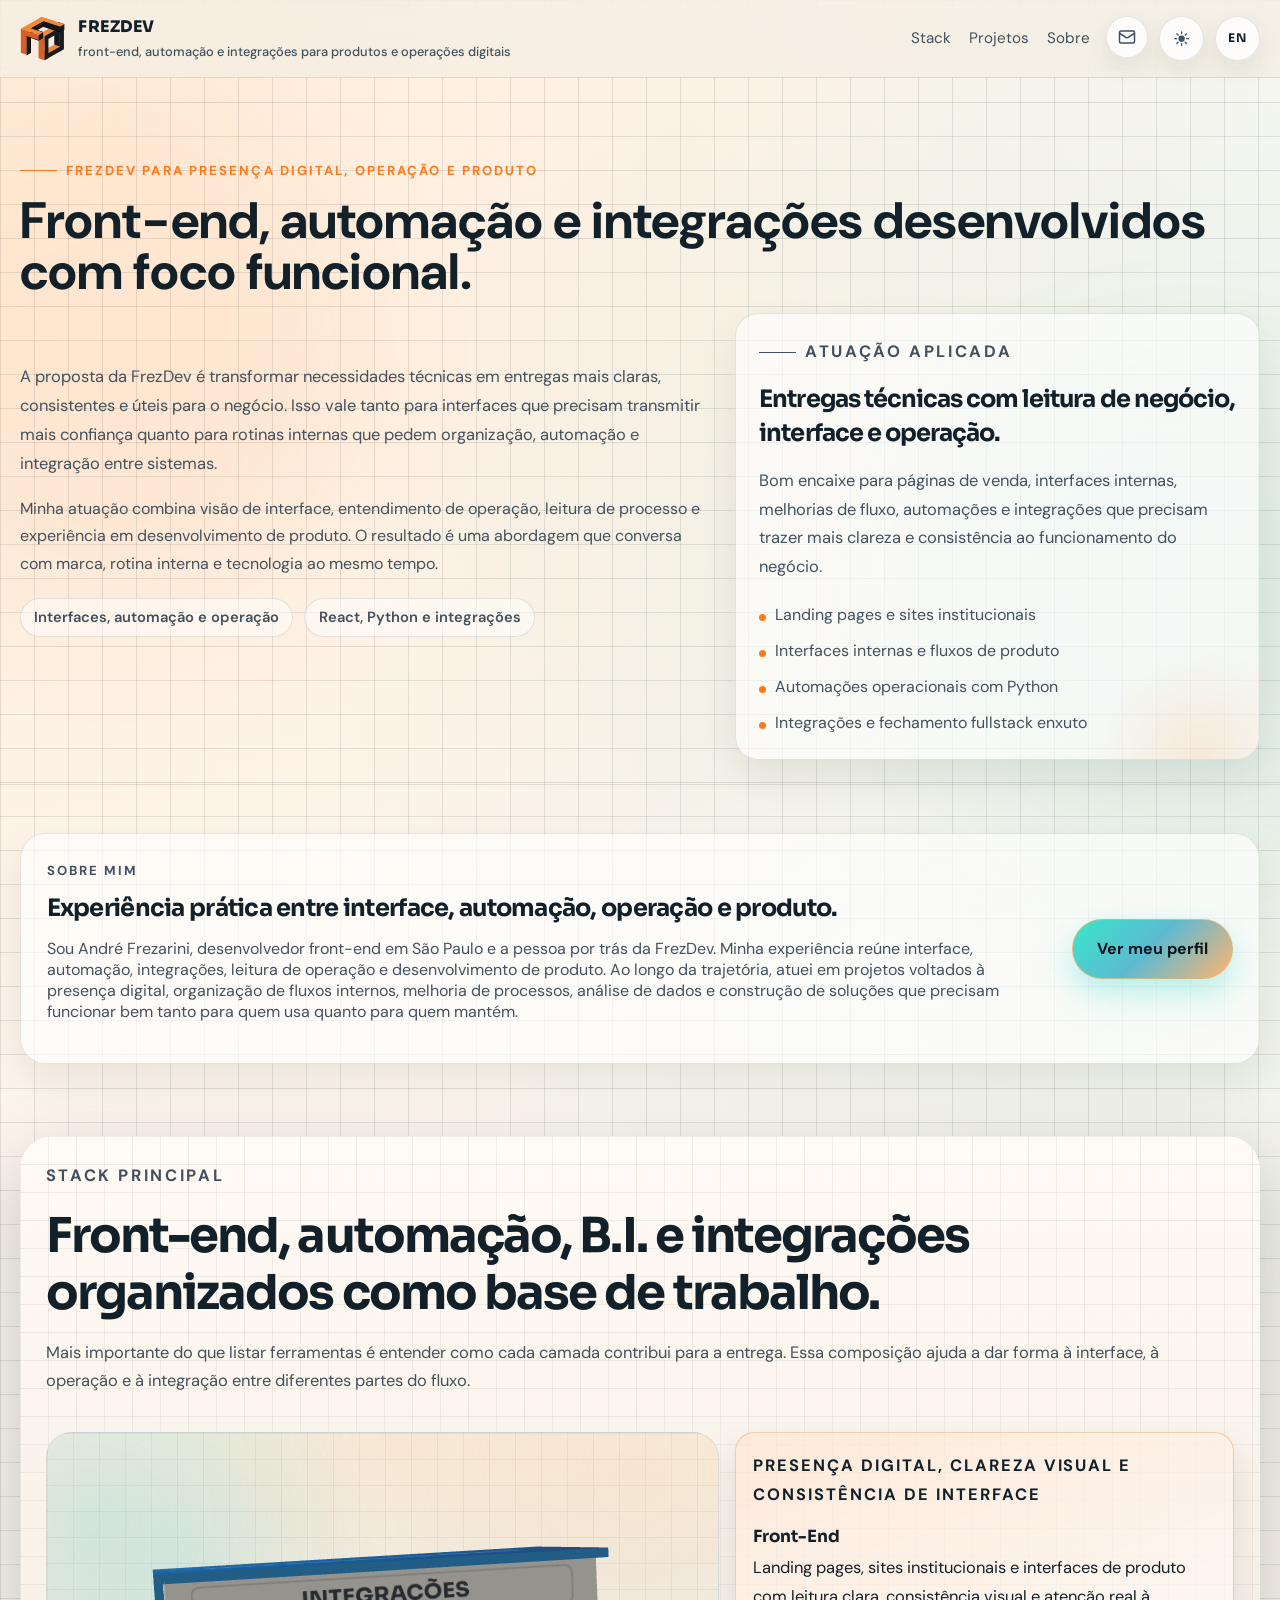
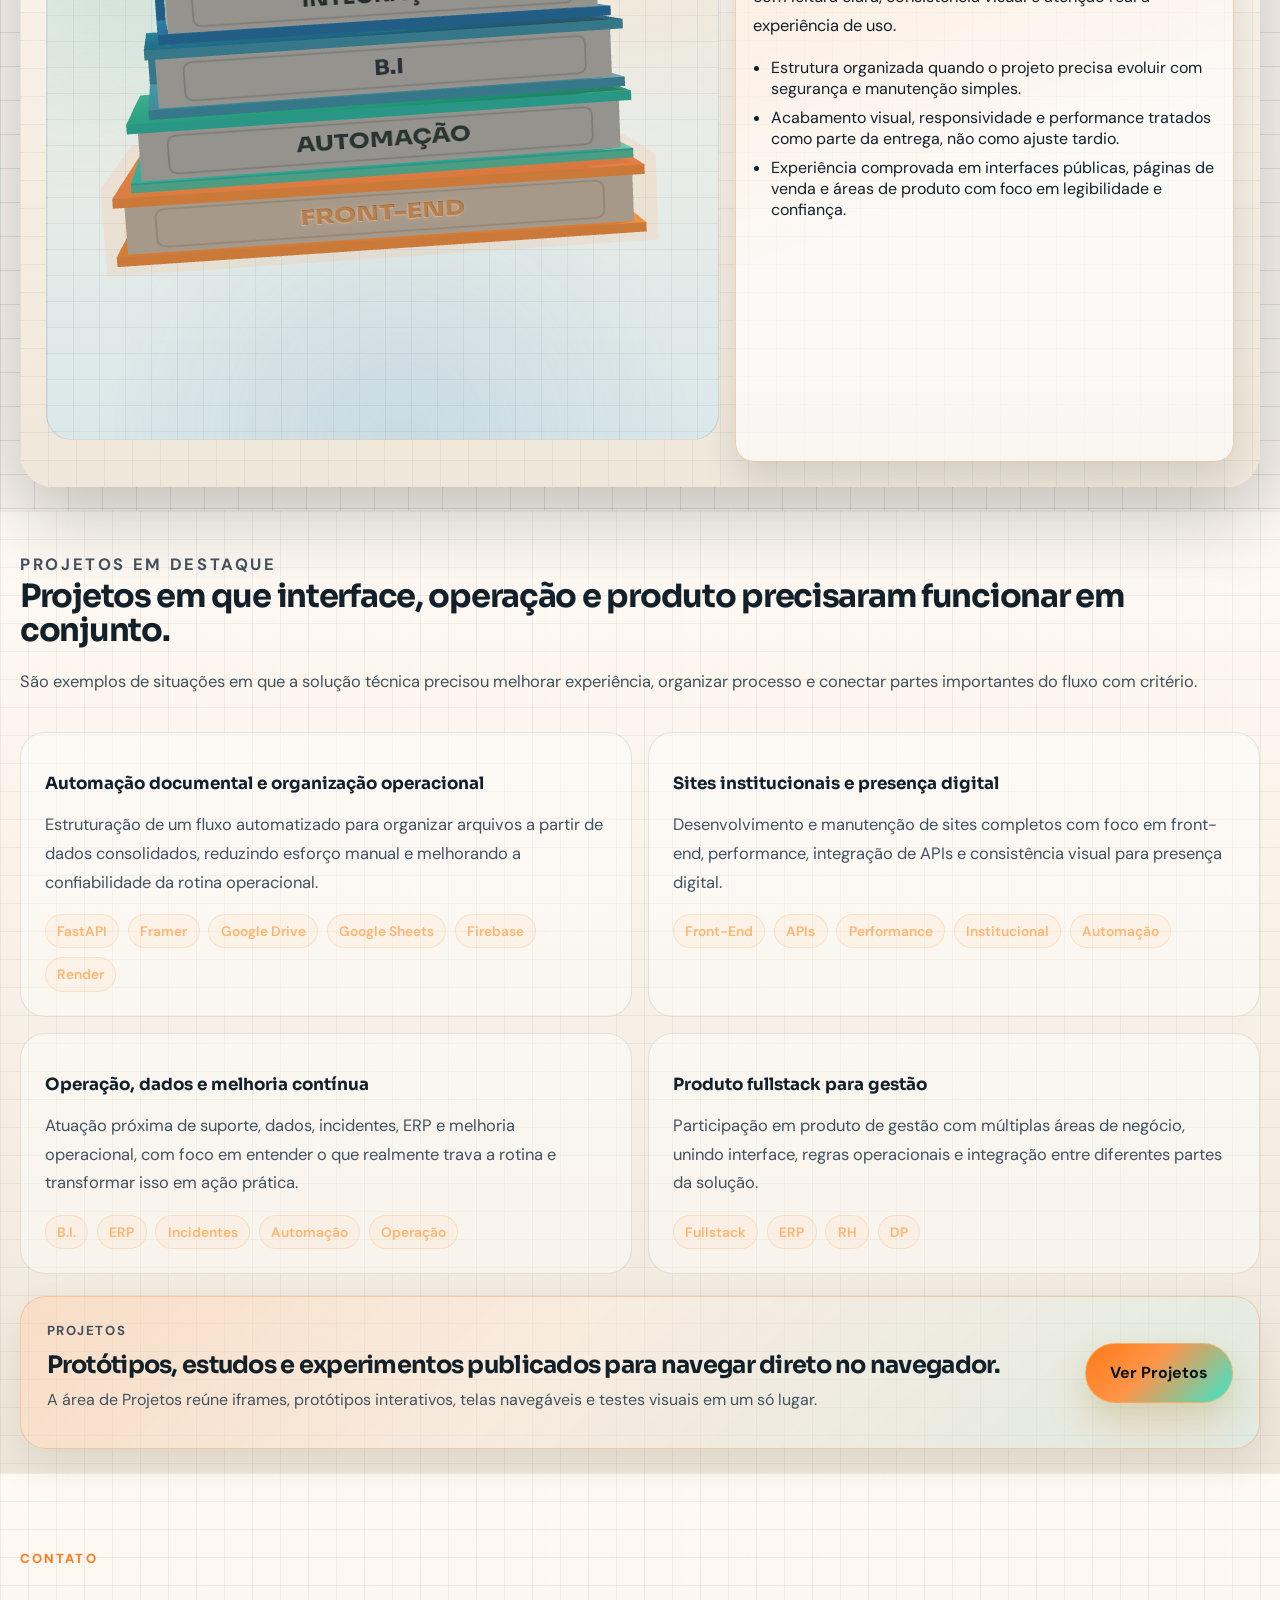
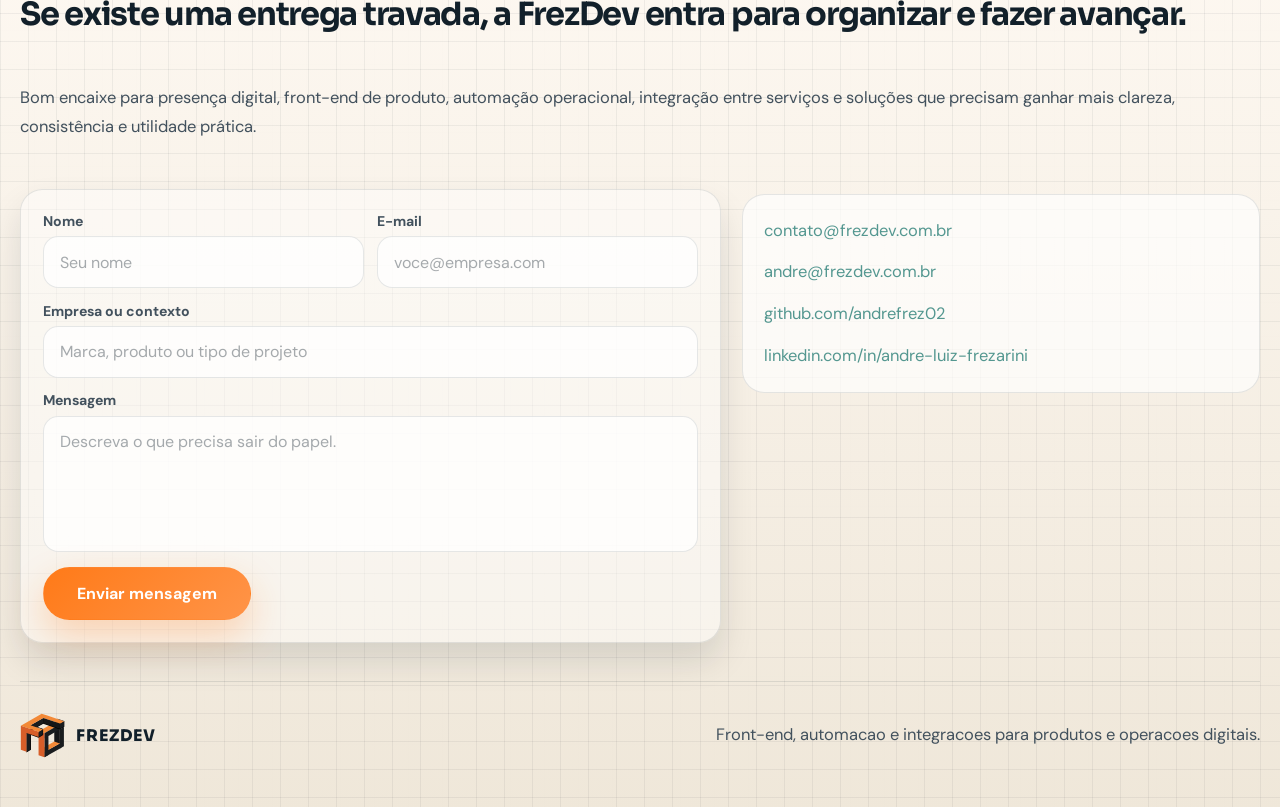
==== commit 2d505e1e: "Deploy from Ace2Z 962e0ee6e268d829e1ffe374fc4f429671ba29f3" ====
--- a/index.html
+++ b/index.html
@@ -101,9 +101,9 @@
   </script>
   <script type="module" crossorigin="" src="/assets/react-vendor-i_nGBwMY.js"></script>
   <script type="module" crossorigin="" src="/assets/vendor-ydrMnpYe.js"></script>
-  <script type="module" crossorigin="" src="/assets/useSiteTheme-Cw7YevSY.js"></script>
-  <script type="module" crossorigin="" src="/assets/main-D51dfrOg.js"></script>
-  <script type="module" crossorigin="" src="/assets/main-CJ_jfEhq.js"></script>
+  <script type="module" crossorigin="" src="/assets/useSiteTheme-CYwBNQhQ.js"></script>
+  <script type="module" crossorigin="" src="/assets/main-yj83dAwx.js"></script>
+  <script type="module" crossorigin="" src="/assets/main-DF9jRRXX.js"></script>
   <link rel="stylesheet" crossorigin="" href="/assets/main-xjHpaGTd.css">
 <link rel="modulepreload" as="script" crossorigin="" href="/assets/StackScene-CWbcyjPR.js"><link rel="modulepreload" as="script" crossorigin="" href="/assets/react-vendor-i_nGBwMY.js"><link rel="modulepreload" as="script" crossorigin="" href="/assets/vendor-ydrMnpYe.js"></head>
 
